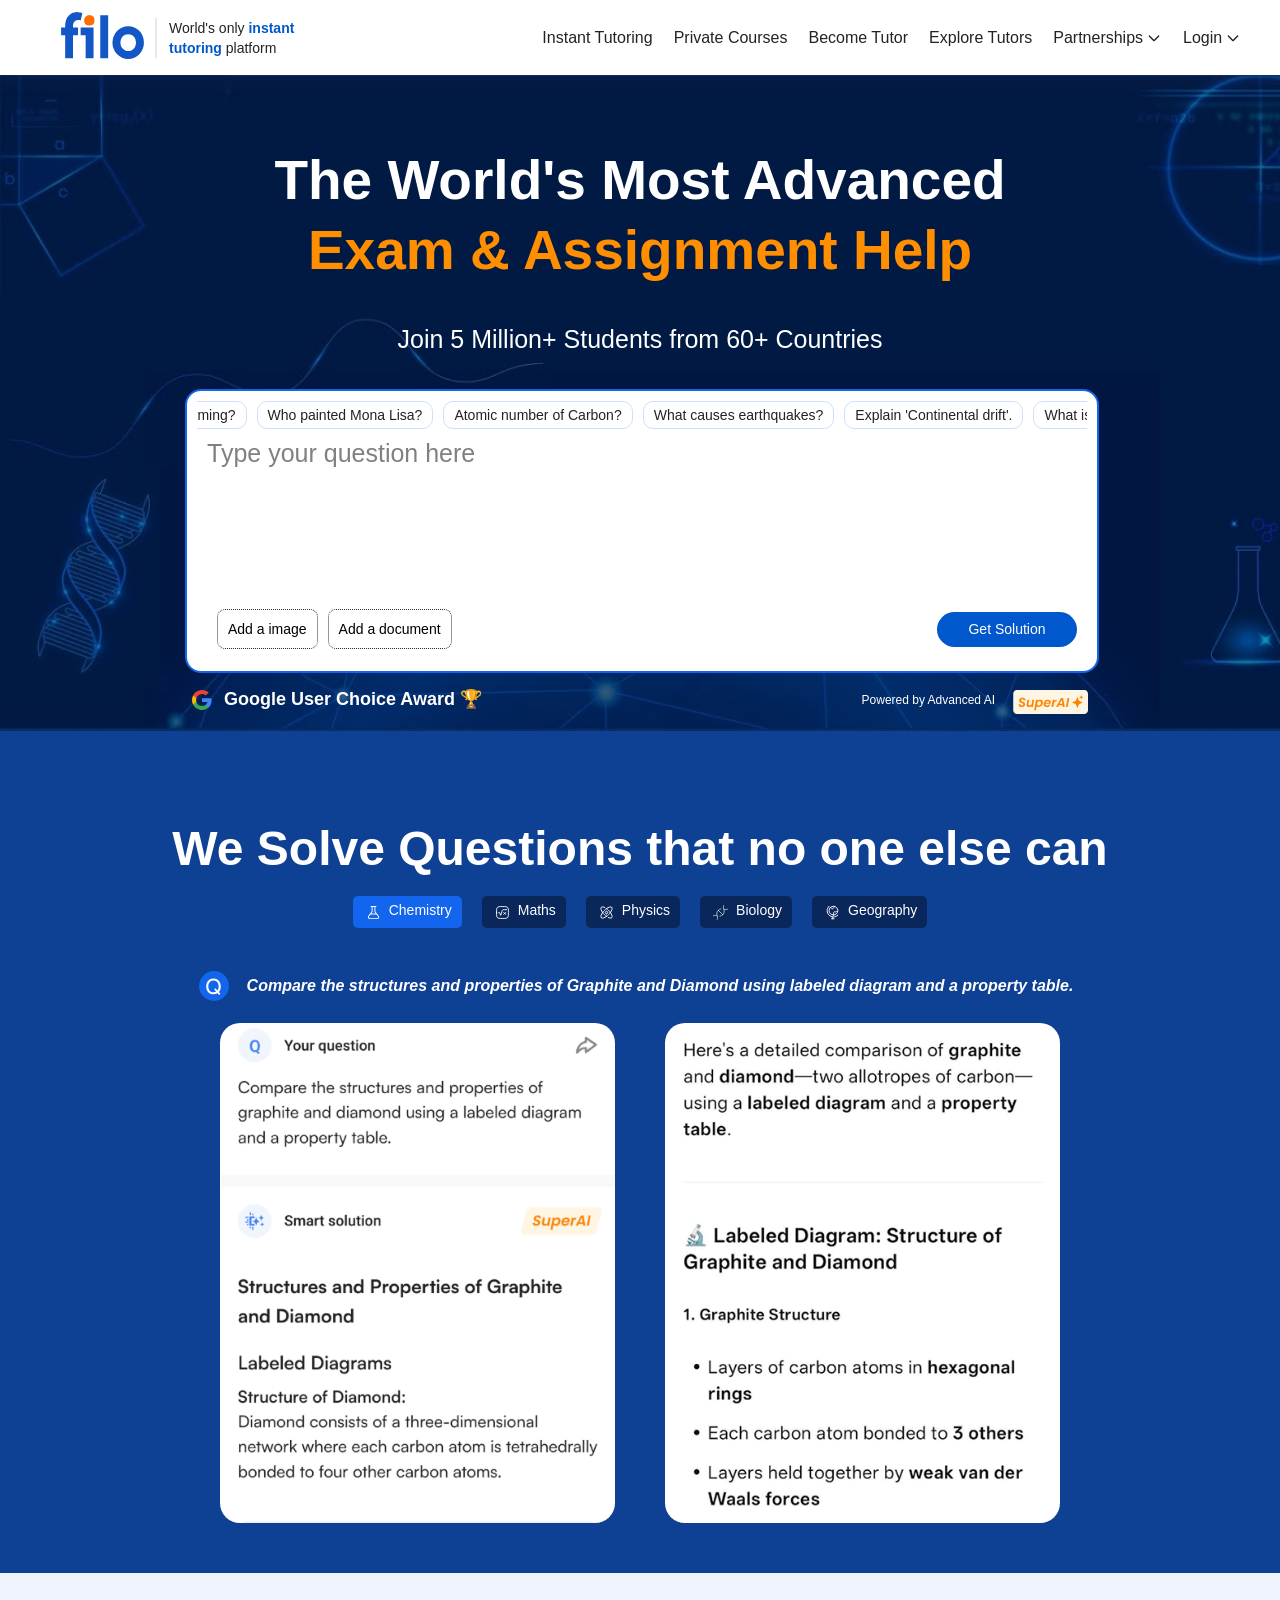
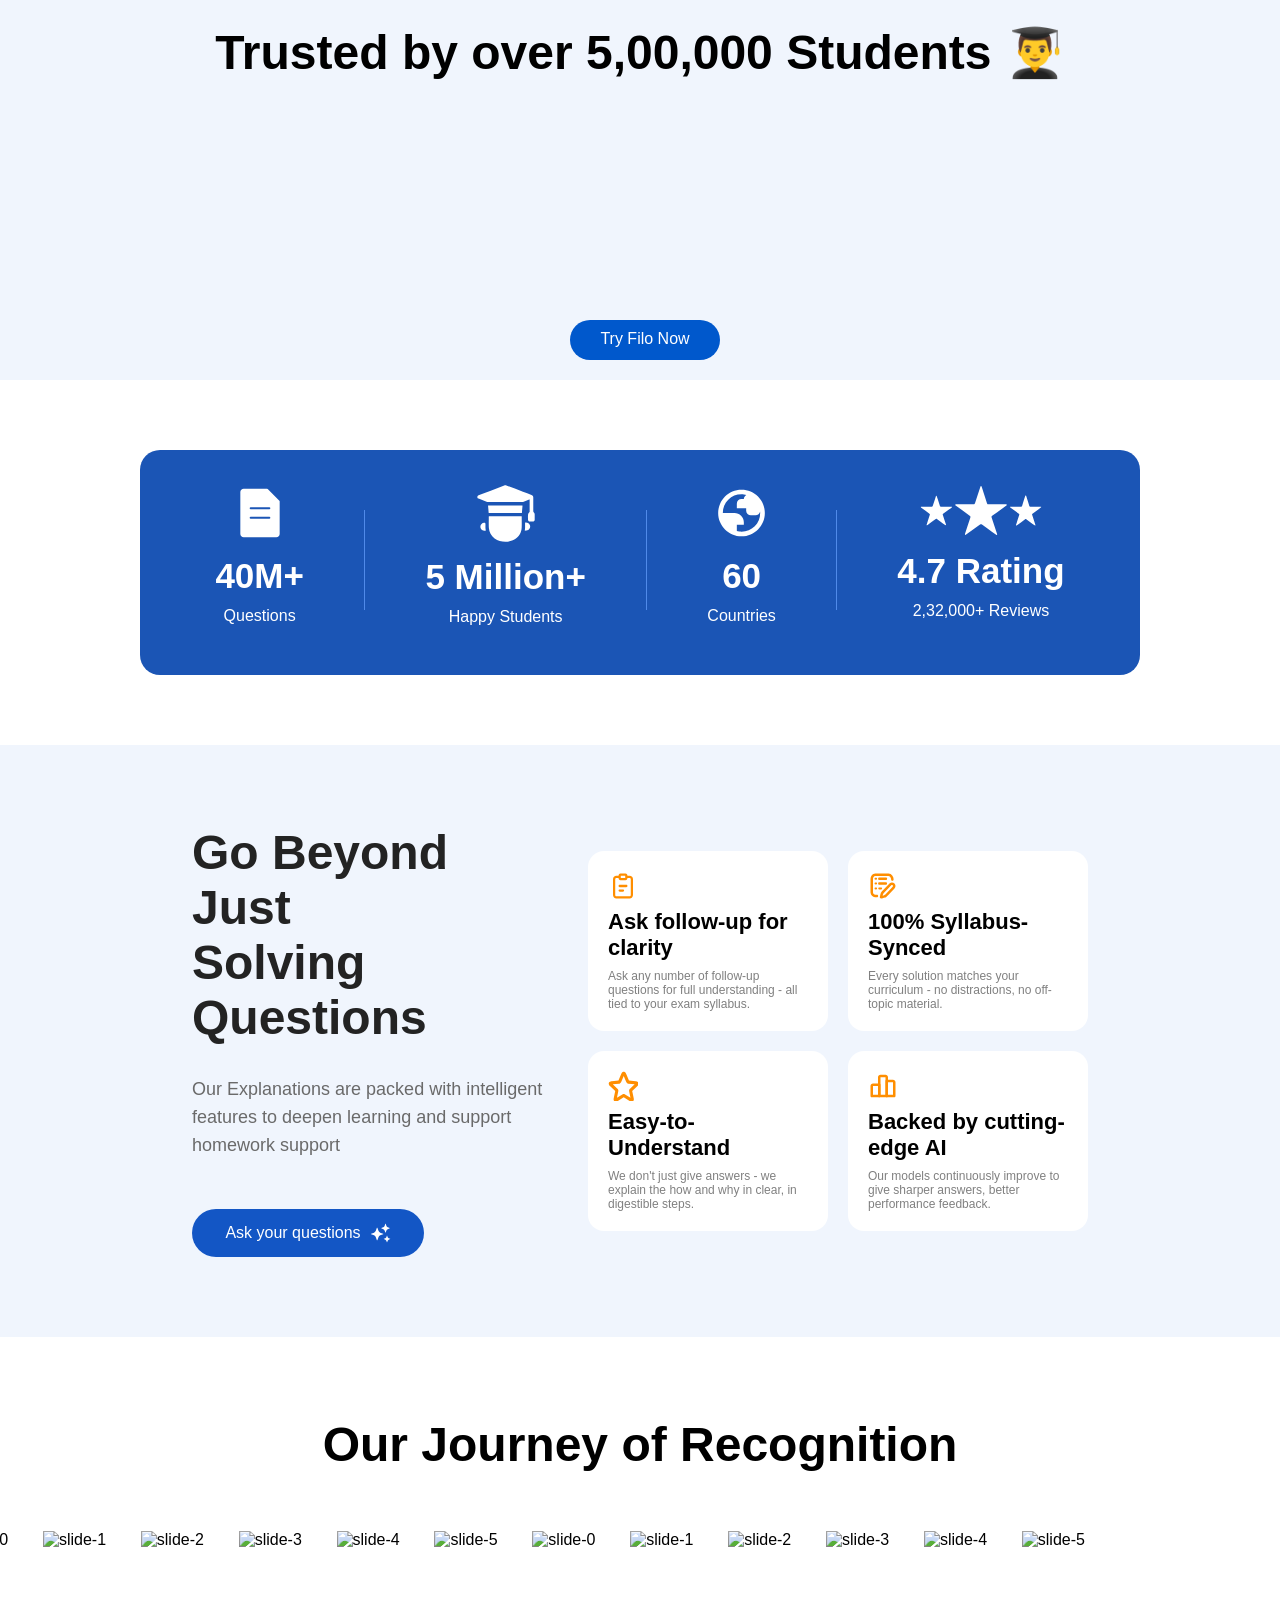
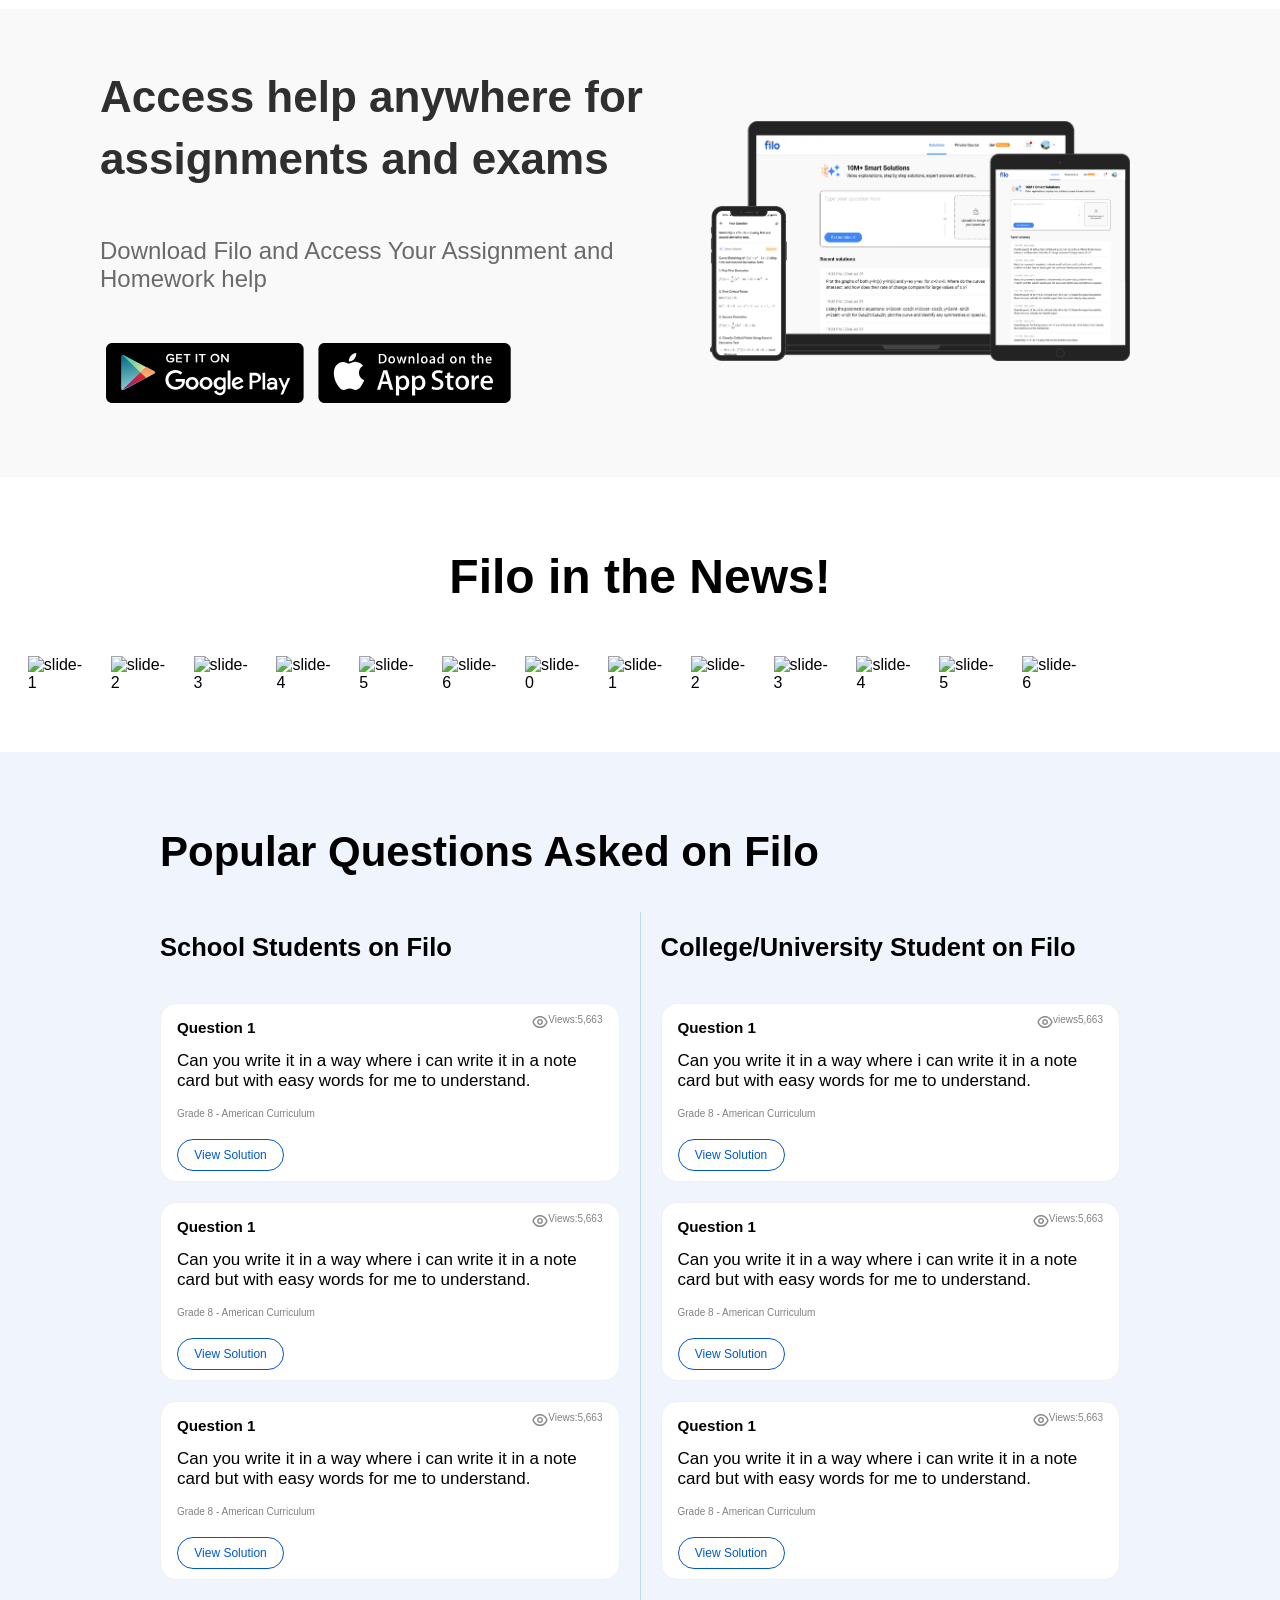
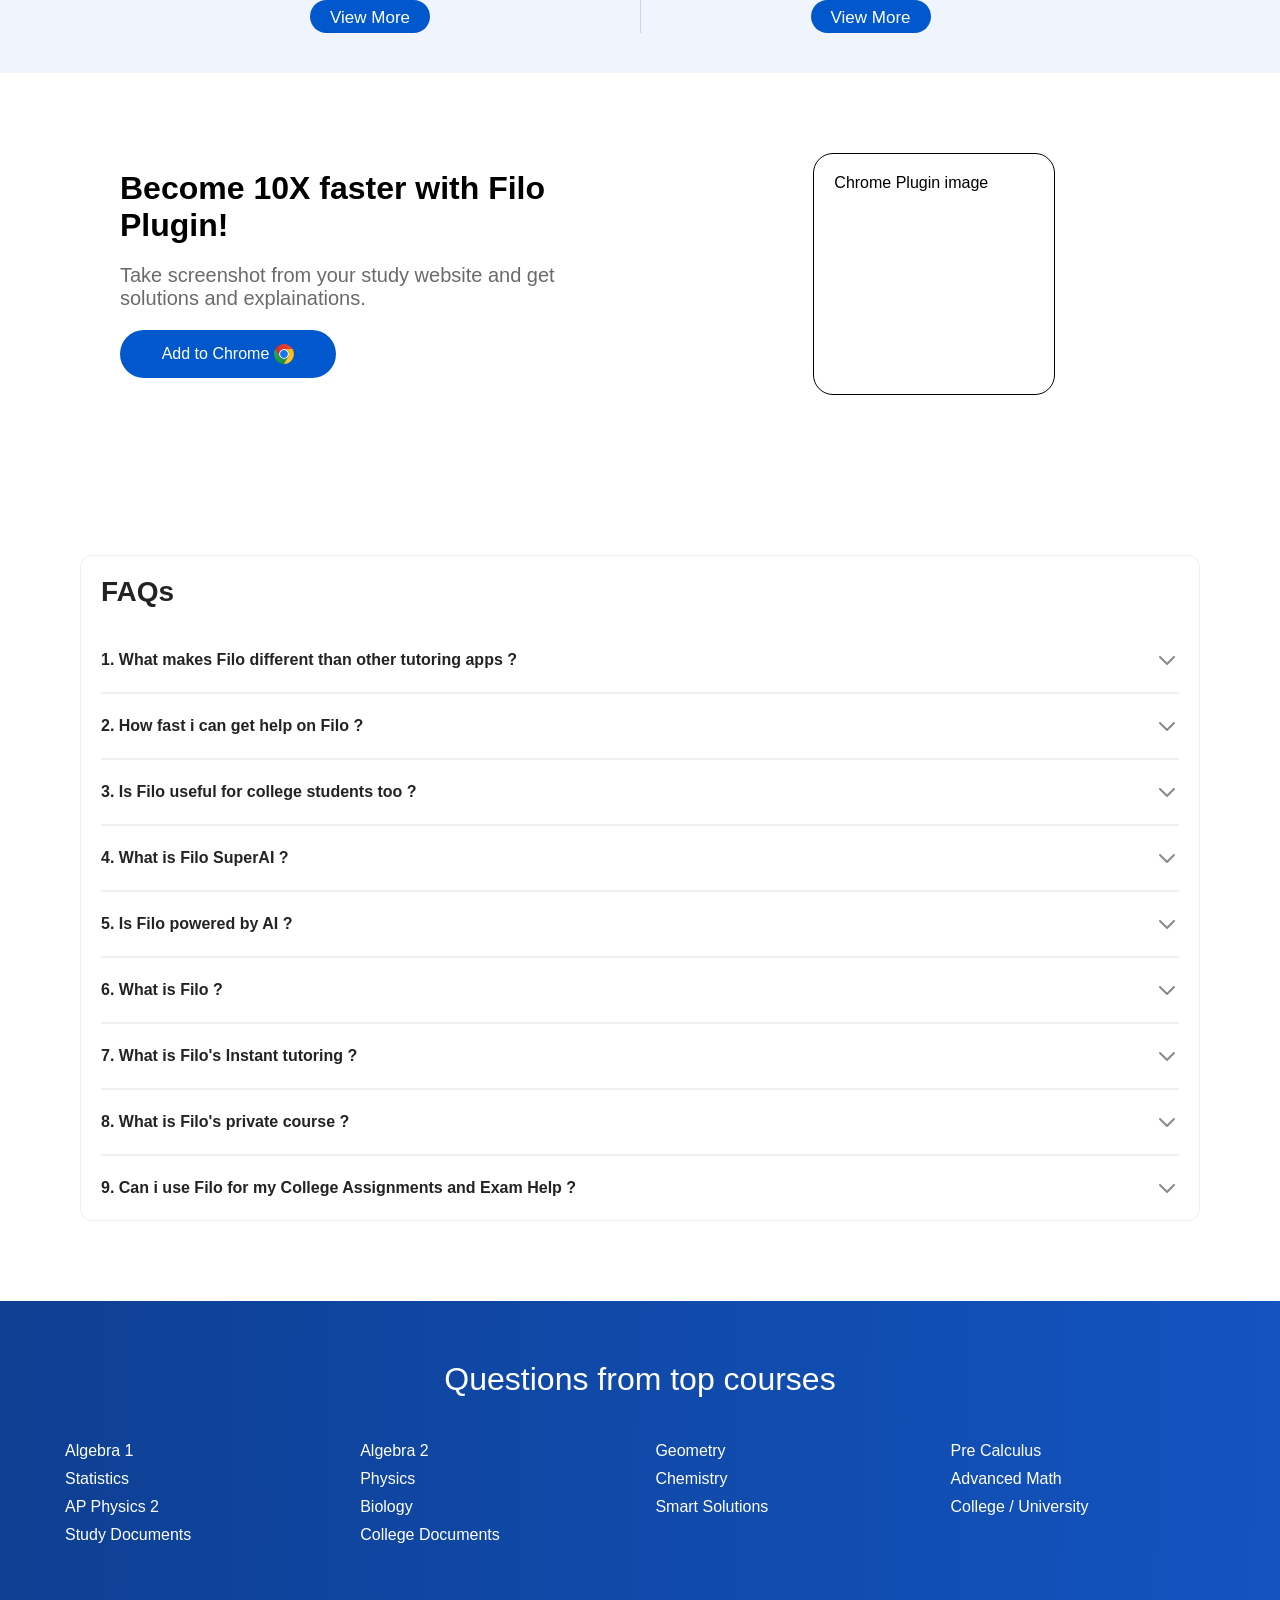
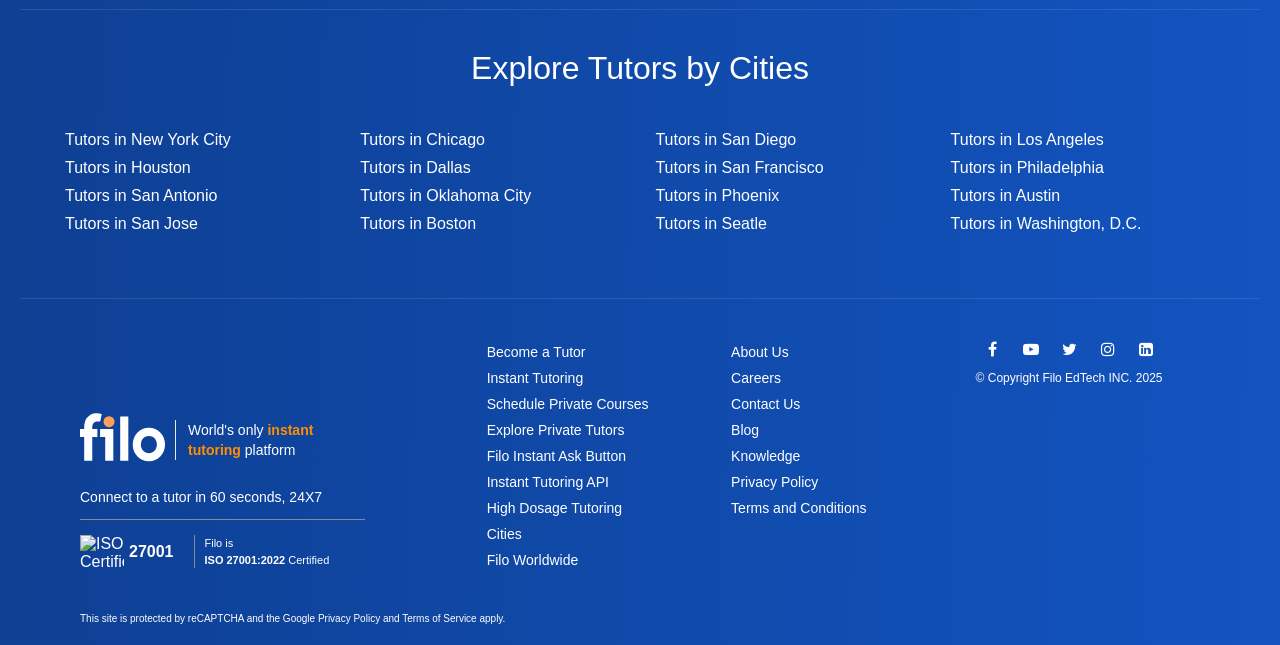
==== index.html @ ffd67b68 "our recognition section with carousel" ====
<!DOCTYPE html>
<html>
  <head>
    <title>Filo: The World's Best Study Help</title>
    <link rel="stylesheet" href="style.css">
    <link rel="stylesheet" href="https://cdnjs.cloudflare.com/ajax/libs/font-awesome/4.7.0/css/font-awesome.min.css">
    
  </head>

  <body>

    <!-- ---- ---- Section 1 ---- ---- -->
    <div class="container">
      <div class="navbar">
        <a><img src="logo.svg" class="logoImg"></a>
        <a>
          <div class="logotext">
            World's only 
            <span class="text">instant<br>tutoring</span> 
            <!--  -->
            platform
          </div>
        </a>
        <div class="linksheader">
          <a class="links">Instant Tutoring</a>
          <a class="links">Private Courses</a>
          <a class="links">Become Tutor</a>
          <a class="links">Explore Tutors</a>
          <div class="dropdown">
            <div class="links">
              Partnerships
              <div class="dropdown-arrow">
                <svg viewBox="0 0 18 18" xmlns="http://www.w3.org/2000/svg" style="display:block" fill="none"><path fill-rule="evenodd" clip-rule="evenodd" d="M3.21967 6.21967C3.51256 5.92678 3.98744 5.92678 4.28033 6.21967L9 10.9393L13.7197 6.21967C14.0126 5.92678 14.4874 5.92678 14.7803 6.21967C15.0732 6.51256 15.0732 6.98744 14.7803 7.28033L9.53033 12.5303C9.38968 12.671 9.19891 12.75 9 12.75C8.80109 12.75 8.61032 12.671 8.46967 12.5303L3.21967 7.28033C2.92678 6.98744 2.92678 6.51256 3.21967 6.21967Z" fill="#232323"></path></svg>
              </div>
            </div>
          </div>
          <div class="links">
            Login
            <div class="dropdown-arrow">
              <svg viewBox="0 0 18 18" xmlns="http://www.w3.org/2000/svg" style="display:block" fill="none"><path fill-rule="evenodd" clip-rule="evenodd" d="M3.21967 6.21967C3.51256 5.92678 3.98744 5.92678 4.28033 6.21967L9 10.9393L13.7197 6.21967C14.0126 5.92678 14.4874 5.92678 14.7803 6.21967C15.0732 6.51256 15.0732 6.98744 14.7803 7.28033L9.53033 12.5303C9.38968 12.671 9.19891 12.75 9 12.75C8.80109 12.75 8.61032 12.671 8.46967 12.5303L3.21967 7.28033C2.92678 6.98744 2.92678 6.51256 3.21967 6.21967Z" fill="#232323"></path></svg>
            </div>
            </div>
        </div>
      </div>
    </div>

    <!-- ---- ---- Section 2 ---- ---- -->
    <div class="section">
      <h1 class="section2-text">
        <span class="heading">The World's Most Advanced</span><br>
        <span class="subheading">Exam & Assignment Help</span>
      </h1>
      <h3 class="section2-text2">Join 5 Million+ Students from 60+ Countries</h3>
      <div class="textbox">
        <div class="questions-container">
          <div class="questions">
            <div class="eachquestion">What is global warming?</div>
            <div class="eachquestion">Who painted Mona Lisa?</div>
            <div class="eachquestion">Atomic number of Carbon?</div>
            <div class="eachquestion">What causes earthquakes?</div>
            <div class="eachquestion">Explain 'Continental drift'.</div>
            <div class="eachquestion">What is the SI unit of mass? How is it defined?</div>
            <div class="eachquestion">What is global warming?</div>
            <div class="eachquestion">Who painted Mona Lisa?</div>
            <div class="eachquestion">Atomic number of Carbon?</div>
            <div class="eachquestion">What causes earthquakes?</div>
            <div class="eachquestion">Explain 'Continental drift'.</div>
            <div class="eachquestion">What is the SI unit of mass? How is it defined?</div>
          </div>
        </div>
        <div>
          <div class="textarea">
            Type your question here
          </div>
        </div>
        <div class="bottomarea">
          <div class="addimg">
            <div>Add a image</div>
            <div>Add a document</div>
          </div>
          <div class="getsol">
            Get Solution
          </div>
        </div>
      </div>
      <div class="belowtext">
        <div class="belowtext-bottom">
          <img src="google-icon.svg" height="20px" width="20px">
          <div style="font-size: 18px; font-weight: 600;">Google User Choice Award 🏆</div>
        </div>
        <div class="belowtext-bottom">
          <div style="padding: 5px; font-size: 12px; font-weight: 500;">Powered by Advanced AI</div>
          <img src="super-ai.svg">
        </div>
      </div>
    </div>

    <!-- ---- ---- Section 3 ---- ---- -->
    <div class="comparison">
      <div class="hc">We Solve Questions that no one else can</div>
      <div class="subjects">
        <div class="sub" id="chemimg"><img src="chemistry.svg"><div>Chemistry</div></div>
        <div class="sub" id="mathimg"><img src="math.svg"><div>Maths</div></div>
        <div class="sub" id="phyimg"><img src="physics.svg"><div>Physics</div></div>
        <div class="sub" id="bioimg"><img src="biology.svg"><div>Biology</div></div>
        <div class="sub" id="geoimg"><img src="geography.svg"><div>Geography</div></div>
      </div>
      <div class="ques">
        <img src="question-icon.svg">
        <div class="changingques">Compare the structures and properties of Graphite and Diamond using labeled diagram and a property table.</div>
      </div>
      <div class="diffsol">
        <div class="scrollimg">
          <img src="chem-filo.png" class="filoimage">
        </div>
        <div class="scrollimg">
          <img src="chem-gpt.png" class="chatgptimage">
        </div>
      </div>
    </div>

    <!-- ---- ---- Section 4 ---- ---- -->
    <div class="trynow">
      <h1>Trusted by over 5,00,000 Students 👨‍🎓</h1>
      <div class="videos">
        <div>
          <video class="videoseach" muted loop>
            <source src="https://classroom-video.cdn.askfilo.com/web-assets/ss_promo_2/output.m3u8" type="application/x-mpegURL">
          </video>
        </div>
        <div>
          <video class="videoseach" muted loop>
            <source src="https://classroom-video.cdn.askfilo.com/web-assets/ss_promo_1/output.m3u8">
          </video>
        </div>
        <div>
          <video class="videoseach" muted loop>
            <source src="https://classroom-video.cdn.askfilo.com/web-assets/ss_promo_3/output.m3u8" type="application/x-mpegURL">
          </video>
        </div>
      </div>
      <div>
        <div class="key">Try Filo Now</div>
      </div>
    </div>

    <!-- ---- ---- Section 5 ---- ---- -->
    <div>
      <div class="rating">
        <div class="block">
          <img src="question.svg">
          <div class="one">40M+</div>
          <div>Questions</div>
        </div>
        <div class="line"></div>
        <div class="block">
          <img src="student.svg">
          <div class="one">5 Million+</div>
          <div>Happy Students</div>
        </div>
        <div class="line"></div>
        <div class="block">
          <img src="country.svg">
          <div class="one">60</div>
          <div>Countries</div>
        </div>
        <div class="line"></div>
        <div class="block">
          <img src="ratings.svg">
          <div class="one">4.7 Rating</div>
          <div>2,32,000+ Reviews</div>
        </div>
        
      </div>
    </div>

    <!-- ---- ---- Section 6 ---- ---- -->
    <div class="gobeyond">
      <div class="leftside">
        <h2>Go Beyond Just<br>Solving Questions</h2>
        <div class="leftsidetext">Our Explanations are packed with intelligent features to deepen learning and support homework support</div>
        <div class="leftsidebutton">
          <button>
            <p>Ask your questions</p>
            <img src="generate-solution.svg" class="leftsidebuttonimg">
          </button>
        </div>
      </div>
      <div class="boxes">
        <div class="box">
          <svg viewBox="0 0 16 16" xmlns="http://www.w3.org/2000/svg" style="display:block"><path fill-rule="evenodd" clip-rule="evenodd" d="M4.44575 3.75778C4.28858 3.75778 4.13785 3.82163 4.02672 3.93529C3.91559 4.04895 3.85315 4.2031 3.85315 4.36384V12.8487C3.85315 13.0094 3.91559 13.1636 4.02672 13.2772C4.13785 13.3909 4.28858 13.4547 4.44575 13.4547H11.5569C11.714 13.4547 11.8648 13.3909 11.9759 13.2772C12.087 13.1636 12.1495 13.0094 12.1495 12.8487V4.36384C12.1495 4.2031 12.087 4.04895 11.9759 3.93529C11.8648 3.82163 11.714 3.75778 11.5569 3.75778H10.3717C10.0444 3.75778 9.77908 3.48643 9.77908 3.15171C9.77908 2.817 10.0444 2.54565 10.3717 2.54565H11.5569C12.0284 2.54565 12.4805 2.73721 12.8139 3.07819C13.1473 3.41916 13.3346 3.88162 13.3346 4.36384V12.8487C13.3346 13.3309 13.1473 13.7934 12.8139 14.1343C12.4805 14.4753 12.0284 14.6669 11.5569 14.6669H4.44575C3.97425 14.6669 3.52207 14.4753 3.18867 14.1343C2.85527 13.7934 2.66797 13.3309 2.66797 12.8487V4.36384C2.66797 3.88162 2.85527 3.41916 3.18867 3.07819C3.52207 2.73721 3.97425 2.54565 4.44575 2.54565H5.63093C5.95821 2.54565 6.22352 2.817 6.22352 3.15171C6.22352 3.48643 5.95821 3.75778 5.63093 3.75778H4.44575Z" fill="#FF8E00"></path><path fill-rule="evenodd" clip-rule="evenodd" d="M6.81409 2.54537V3.75749H9.18446V2.54537H6.81409ZM5.8776 1.75319C6.04222 1.52871 6.31487 1.33325 6.66594 1.33325H9.33261C9.68368 1.33325 9.95634 1.52871 10.121 1.75319C10.2854 1.97748 10.3696 2.25956 10.3696 2.54537V3.75749C10.3696 4.04331 10.2854 4.32539 10.121 4.54968C9.95634 4.77416 9.68368 4.96962 9.33261 4.96962H6.66594C6.31487 4.96962 6.04222 4.77416 5.8776 4.54968C5.71312 4.32539 5.62891 4.04331 5.62891 3.75749V2.54537C5.62891 2.25956 5.71312 1.97748 5.8776 1.75319Z" fill="#FF8E00"></path><path fill-rule="evenodd" clip-rule="evenodd" d="M5.62891 7.99986C5.62891 7.66514 5.89422 7.3938 6.2215 7.3938H9.77705C10.1043 7.3938 10.3696 7.66514 10.3696 7.99986C10.3696 8.33458 10.1043 8.60592 9.77705 8.60592H6.2215C5.89422 8.60592 5.62891 8.33458 5.62891 7.99986Z" fill="#FF8E00"></path><path fill-rule="evenodd" clip-rule="evenodd" d="M5.62891 10.4244C5.62891 10.0897 5.89422 9.81836 6.2215 9.81836H7.99928C8.32656 9.81836 8.59187 10.0897 8.59187 10.4244C8.59187 10.7591 8.32656 11.0305 7.99928 11.0305H6.2215C5.89422 11.0305 5.62891 10.7591 5.62891 10.4244Z" fill="#FF8E00"></path></svg>
          <h2>Ask follow-up for clarity</h2>
          <div class="boxtext">Ask any number of follow-up questions for full understanding - all tied to your exam syllabus.</div>
        </div>
        <div class="box">
          <svg viewBox="0 0 16 16" xmlns="http://www.w3.org/2000/svg" style="display:block"><path fill-rule="evenodd" clip-rule="evenodd" d="M5.26947 1.33325L10.934 1.33325C11.7699 1.33325 12.4606 1.81036 12.9161 2.38945C13.3733 2.97072 13.6627 3.73503 13.6627 4.48593C13.6627 4.85412 13.3642 5.1526 12.996 5.1526C12.6278 5.1526 12.3294 4.85412 12.3294 4.48593C12.3294 4.05999 12.1572 3.58129 11.8681 3.21377C11.5773 2.84406 11.237 2.66659 10.934 2.66659H5.29791C4.70913 2.66659 4.30897 2.66714 3.99968 2.69325C3.69884 2.71865 3.54418 2.76467 3.43518 2.82206C3.1743 2.95943 2.95815 3.18084 2.82139 3.45821C2.76211 3.57844 2.71636 3.74652 2.6914 4.0623C2.66586 4.38526 2.66538 4.80196 2.66538 5.40931V10.8785C2.66538 11.2289 2.66673 11.3416 2.67767 11.4276C2.7631 12.0981 3.26847 12.6023 3.88138 12.6857C3.88079 12.6857 3.88141 12.6857 3.88338 12.6859C3.89108 12.6864 3.91938 12.6886 3.9767 12.6906C4.04021 12.6929 4.11977 12.6946 4.20867 12.6957C4.38624 12.6979 4.58761 12.6979 4.74804 12.6979C5.11623 12.6979 5.41471 12.9964 5.41471 13.3646C5.41471 13.7327 5.11623 14.0312 4.74804 14.0312H4.74624C4.58768 14.0312 4.37868 14.0312 4.19202 14.0289C4.02623 14.0268 3.8188 14.0228 3.70169 14.0069C2.46405 13.8385 1.51324 12.8379 1.35503 11.5961C1.33193 11.4147 1.33197 11.2098 1.33204 10.9248C1.33204 10.9096 1.33204 10.8942 1.33204 10.8785L1.33204 5.38231C1.33204 4.80855 1.33203 4.33895 1.36221 3.95722C1.39343 3.56235 1.46005 3.20417 1.62552 2.86858C1.88414 2.34405 2.29889 1.9135 2.81398 1.64228C3.14607 1.46742 3.50066 1.39731 3.8875 1.36465C4.25954 1.33324 4.71623 1.33324 5.26947 1.33325ZM5.39404 4.13079C5.39404 3.7626 5.69252 3.46412 6.06071 3.46412H9.5387C9.90689 3.46412 10.2054 3.7626 10.2054 4.13079C10.2054 4.49898 9.90689 4.79746 9.5387 4.79746H6.06071C5.69252 4.79746 5.39404 4.49898 5.39404 4.13079ZM5.39404 6.6168C5.39404 6.24861 5.69252 5.95014 6.06071 5.95014H9.49737C9.86556 5.95014 10.164 6.24861 10.164 6.6168C10.164 6.98499 9.86556 7.28347 9.49737 7.28347H6.06071C5.69252 7.28347 5.39404 6.98499 5.39404 6.6168ZM11.4547 6.68194C12.1891 5.92303 13.3891 5.92303 14.1235 6.68194C14.846 7.42855 14.846 8.63027 14.1235 9.37688L10.5848 13.0338C10.5714 13.0476 10.5582 13.0613 10.5451 13.0749C10.2318 13.3988 10.017 13.6208 9.76766 13.8002C9.54677 13.9592 9.30801 14.091 9.05629 14.1925C8.77163 14.3074 8.47146 14.3686 8.03737 14.4571C8.01897 14.4609 8.00034 14.4647 7.98146 14.4685L7.07777 14.6531C6.85586 14.6984 6.62612 14.628 6.46776 14.4661C6.30939 14.3041 6.24407 14.0729 6.29431 13.852L6.51292 12.8911C6.51684 12.8738 6.52072 12.8568 6.52454 12.84C6.61994 12.4203 6.6845 12.1363 6.79383 11.867C6.89068 11.6284 7.01301 11.4013 7.15877 11.1899C7.3236 10.9509 7.52456 10.7433 7.81916 10.4389C7.83114 10.4266 7.84327 10.414 7.85556 10.4013L11.4547 6.68194ZM13.1653 7.60913C12.955 7.39174 12.6233 7.39174 12.4129 7.60913L8.81373 11.3285C8.46964 11.6841 8.35096 11.8097 8.25649 11.9468C8.16611 12.0779 8.08983 12.2193 8.02923 12.3685C7.96768 12.5202 7.92702 12.6865 7.82374 13.1399C8.25134 13.052 8.41127 13.015 8.55745 12.956C8.70934 12.8947 8.85416 12.8149 8.98882 12.718C9.12967 12.6167 9.25891 12.4866 9.62666 12.1066L13.1653 8.44968C13.3876 8.22 13.3876 7.83882 13.1653 7.60913Z" fill="#FF8E00"></path><path fill-rule="evenodd" clip-rule="evenodd" d="M3.5 4.13354C3.5 3.8574 3.72386 3.63354 4 3.63354H4.33333C4.60948 3.63354 4.83333 3.8574 4.83333 4.13354C4.83333 4.40969 4.60948 4.63354 4.33333 4.63354H4C3.72386 4.63354 3.5 4.40969 3.5 4.13354Z" fill="#FF8E00"></path><path fill-rule="evenodd" clip-rule="evenodd" d="M3.5 6.66675C3.5 6.39061 3.72386 6.16675 4 6.16675H4.33333C4.60948 6.16675 4.83333 6.39061 4.83333 6.66675C4.83333 6.94289 4.60948 7.16675 4.33333 7.16675H4C3.72386 7.16675 3.5 6.94289 3.5 6.66675Z" fill="#FF8E00"></path><path fill-rule="evenodd" clip-rule="evenodd" d="M3.5 9.33325C3.5 9.05711 3.72386 8.83325 4 8.83325H4.33333C4.60948 8.83325 4.83333 9.05711 4.83333 9.33325C4.83333 9.60939 4.60948 9.83325 4.33333 9.83325H4C3.72386 9.83325 3.5 9.60939 3.5 9.33325Z" fill="#FF8E00"></path><path fill-rule="evenodd" clip-rule="evenodd" d="M5.5 9.33325C5.5 9.05711 5.72386 8.83325 6 8.83325H7C7.27614 8.83325 7.5 9.05711 7.5 9.33325C7.5 9.60939 7.27614 9.83325 7 9.83325H6C5.72386 9.83325 5.5 9.60939 5.5 9.33325Z" fill="#FF8E00"></path></svg>
          <h2>100% Syllabus-Synced</h2>
          <div class="boxtext">Every solution matches your curriculum - no distractions, no off-topic material.</div>
        </div>
        <div class="box">
          <svg viewBox="0 0 21 21" xmlns="http://www.w3.org/2000/svg" style="display:block"><path xmlns="http://www.w3.org/2000/svg" fill-rule="evenodd" clip-rule="evenodd" d="M10.2887 0.674004C10.7369 0.441999 11.2631 0.441999 11.7112 0.674004C12.1066 0.878681 12.3127 1.23834 12.4117 1.42348C12.5188 1.62371 12.6285 1.88055 12.7381 2.13721C12.7433 2.14954 12.7486 2.16187 12.7539 2.1742L14.671 6.66195L19.3924 7.18192C19.6602 7.21136 19.9281 7.24082 20.1437 7.2852C20.343 7.32623 20.7346 7.4197 21.0433 7.74877C21.3932 8.12176 21.5558 8.64405 21.4829 9.16044C21.4185 9.616 21.1544 9.93175 21.0162 10.0872C20.8668 10.2553 20.6666 10.4435 20.4666 10.6316L16.9398 13.948L17.9248 18.7942C17.9808 19.069 18.0367 19.344 18.0629 19.5717C18.0871 19.7822 18.1229 20.1996 17.9183 20.6076C17.6865 21.0702 17.2607 21.393 16.7675 21.4801C16.3324 21.557 15.963 21.3925 15.7786 21.3034C15.5792 21.2071 15.3458 21.0666 15.1126 20.9262L11 18.451L6.88737 20.9262C6.65415 21.0666 6.42078 21.2071 6.22138 21.3034C6.037 21.3925 5.6676 21.557 5.23249 21.4801C4.73928 21.393 4.31349 21.0702 4.08166 20.6076C3.87713 20.1996 3.91293 19.7822 3.93713 19.5717C3.9633 19.344 4.01925 19.069 4.07517 18.7941L5.06023 13.948L1.5623 10.6587C1.55269 10.6497 1.54307 10.6406 1.53345 10.6316C1.33339 10.4435 1.13319 10.2553 0.98378 10.0872C0.845629 9.93175 0.581533 9.616 0.517141 9.16044C0.444152 8.64405 0.606787 8.12176 0.956718 7.74877C1.26543 7.4197 1.65695 7.32623 1.85629 7.2852C2.07187 7.24082 2.33984 7.21136 2.60763 7.18192C2.62051 7.1805 2.63338 7.17908 2.64626 7.17767L7.32902 6.66195L9.24613 2.1742C9.2514 2.16186 9.25667 2.14952 9.26193 2.13718C9.37152 1.88053 9.48118 1.6237 9.58825 1.42348C9.68725 1.23834 9.89343 0.878681 10.2887 0.674004ZM11 3.53679L9.22767 7.68564C9.22356 7.69525 9.21889 7.70646 9.21364 7.71908C9.16292 7.84083 9.05781 8.09318 8.87994 8.29924C8.72999 8.47296 8.54674 8.61188 8.34207 8.70701C8.09929 8.81985 7.83681 8.84618 7.71017 8.85889C7.69704 8.8602 7.68538 8.86137 7.67535 8.86248L3.34621 9.33925L6.57998 12.3802C6.58748 12.3872 6.59625 12.3953 6.60613 12.4044C6.70142 12.4924 6.89895 12.6747 7.0318 12.9148C7.14379 13.1173 7.21379 13.3421 7.23725 13.5746C7.26507 13.8504 7.20796 14.119 7.18041 14.2487C7.17755 14.2621 7.17501 14.274 7.17292 14.2843L6.2697 18.7278L10.0406 16.4584C10.0493 16.4531 10.0594 16.4469 10.0708 16.4399C10.1804 16.3725 10.4076 16.2328 10.6676 16.1752C10.8867 16.1267 11.1133 16.1267 11.3324 16.1752C11.5924 16.2328 11.8196 16.3725 11.9292 16.4399C11.9406 16.4469 11.9506 16.4531 11.9594 16.4584L15.7303 18.7278L14.8271 14.2843C14.825 14.274 14.8224 14.2621 14.8196 14.2487C14.792 14.1191 14.7349 13.8504 14.7627 13.5746C14.7862 13.3421 14.8562 13.1173 14.9682 12.9148C15.101 12.6747 15.2986 12.4924 15.3939 12.4044C15.4037 12.3953 15.4125 12.3872 15.42 12.3802L18.6538 9.33925L14.3247 8.86248C14.3146 8.86137 14.303 8.8602 14.2898 8.85889C14.1632 8.84618 13.9007 8.81985 13.6579 8.70701C13.4533 8.61188 13.27 8.47296 13.1201 8.29924C12.9422 8.09318 12.8371 7.84083 12.7864 7.71908C12.7811 7.70646 12.7764 7.69525 12.7723 7.68564L11 3.53679Z" fill="#FF8E00"></path></svg>
          <h2>Easy-to-Understand</h2>
          <div class="boxtext">We don't just give answers - we explain the how and why in clear, in digestible steps.</div>
        </div>
        <div class="box">
          <svg viewBox="0 0 28 28" xmlns="http://www.w3.org/2000/svg" style="display:block"><path fill-rule="evenodd" clip-rule="evenodd" d="M2.33203 14.0001C2.33203 12.7114 3.3767 11.6667 4.66536 11.6667H10.4987C11.143 11.6667 11.6654 12.1891 11.6654 12.8334V23.3334C11.6654 23.9777 11.143 24.5001 10.4987 24.5001H3.4987C2.85437 24.5001 2.33203 23.9777 2.33203 23.3334V14.0001ZM9.33203 14.0001H4.66536V22.1667H9.33203V14.0001Z" fill="#FF8E00"></path><path fill-rule="evenodd" clip-rule="evenodd" d="M16.332 9.33341C16.332 8.68908 16.8544 8.16675 17.4987 8.16675H23.332C24.6207 8.16675 25.6654 9.21142 25.6654 10.5001V23.3334C25.6654 23.9777 25.143 24.5001 24.4987 24.5001H17.4987C16.8544 24.5001 16.332 23.9777 16.332 23.3334V9.33341ZM18.6654 10.5001V22.1667H23.332V10.5001H18.6654Z" fill="#FF8E00"></path><path fill-rule="evenodd" clip-rule="evenodd" d="M9.33203 5.83333C9.33203 4.54467 10.3767 3.5 11.6654 3.5H16.332C17.6207 3.5 18.6654 4.54467 18.6654 5.83333V23.3333C18.6654 23.9777 18.143 24.5 17.4987 24.5H10.4987C9.85437 24.5 9.33203 23.9777 9.33203 23.3333V5.83333ZM16.332 5.83333H11.6654V22.1667H16.332V5.83333Z" fill="#FF8E00"></path></svg>
          <h2>Backed by cutting-edge AI</h2>
          <div class="boxtext">Our models continuously improve to give sharper answers, better performance feedback.</div>
        </div>
      </div>
    </div>

    <!-- ---- ---- Section 7 ---- ---- -->
    <div class="filo-journey">
      <h2>Our Journey of Recognition</h2>
      <div class="cards-container">
        <div class="cards">
          <div><img src="https://lh3.googleusercontent.com/51xBPChKl5AyiQ0n7Kbz2sG_SPr-8C70gpVXYXG4RugYquDEQ-ALLdmtjrQegJoZUkgCNP9j2GVE8yBTl_M2X9RIeTquwyjL1pHw=rw-h140" draggable="false" alt="slide-0" loading="lazy" height="140"></div>
          <div><img src="https://lh3.googleusercontent.com/ftFffuSP6CixKfv3_e5ZN3QVCHDkR6cMQzSdVsav3-3g2Uae4gxNJjJiI7VATSy2cEOxYnGmlFIsEsxI9zVNWS5gZSm2fJnuWXWB=rw-h140" draggable="false" alt="slide-1" loading="lazy" height="140"></div>
          <div><img src="https://lh3.googleusercontent.com/-xAIUuyGcv2czcw-RcFvvlbxhNkacqawqHjiD9ExL4YNT0SrfMUoNfDeic-xCZi9C-6TleJk4hjgMXU1qELX6tVcZCk9qiKOYVly=rw-h140" draggable="false" alt="slide-2" loading="lazy" height="140"></div>
          <div><img src="https://lh3.googleusercontent.com/fJ-jZ5MBArNmJwkb_y3qIls3xIDeZCM3izyjBHDsi650BPEwFLNiudmhoEMgd8ca0SgPZlx_mI3idoGFEjJkS2_6Wl7QpT36nwZk=rw-h140" draggable="false" alt="slide-3" loading="lazy" height="140"></div>
          <div><img src="https://lh3.googleusercontent.com/A1qucGp4fToNLoxC9q1LxoODSl0E30kDT_NUJ3kXW9T2jfHQrwPYZPOkAqF4ljBVbF_Nb6dLZbqJaqZHJyoyRoV9SPpuOuR3LbHA=rw-h140" draggable="false" alt="slide-4" loading="lazy" height="140"></div>
          <div><img src="https://lh3.googleusercontent.com/KV8A1DmXjXtzwj4dn7lzLb6n-VYI_S6Gro8JywrroZG5w77SQSC7g89ZWADoKhvhF0qhsuHwW_El8BGfemyF27XoEvTGYpCDmoIr=rw-h140" draggable="false" alt="slide-5" loading="lazy" height="140"></div>
          <div><img src="https://lh3.googleusercontent.com/51xBPChKl5AyiQ0n7Kbz2sG_SPr-8C70gpVXYXG4RugYquDEQ-ALLdmtjrQegJoZUkgCNP9j2GVE8yBTl_M2X9RIeTquwyjL1pHw=rw-h140" draggable="false" alt="slide-0" loading="lazy" height="140"></div>
          <div><img src="https://lh3.googleusercontent.com/ftFffuSP6CixKfv3_e5ZN3QVCHDkR6cMQzSdVsav3-3g2Uae4gxNJjJiI7VATSy2cEOxYnGmlFIsEsxI9zVNWS5gZSm2fJnuWXWB=rw-h140" draggable="false" alt="slide-1" loading="lazy" height="140"></div>
          <div><img src="https://lh3.googleusercontent.com/-xAIUuyGcv2czcw-RcFvvlbxhNkacqawqHjiD9ExL4YNT0SrfMUoNfDeic-xCZi9C-6TleJk4hjgMXU1qELX6tVcZCk9qiKOYVly=rw-h140" draggable="false" alt="slide-2" loading="lazy" height="140"></div>
          <div><img src="https://lh3.googleusercontent.com/fJ-jZ5MBArNmJwkb_y3qIls3xIDeZCM3izyjBHDsi650BPEwFLNiudmhoEMgd8ca0SgPZlx_mI3idoGFEjJkS2_6Wl7QpT36nwZk=rw-h140" draggable="false" alt="slide-3" loading="lazy" height="140"></div>
          <div><img src="https://lh3.googleusercontent.com/A1qucGp4fToNLoxC9q1LxoODSl0E30kDT_NUJ3kXW9T2jfHQrwPYZPOkAqF4ljBVbF_Nb6dLZbqJaqZHJyoyRoV9SPpuOuR3LbHA=rw-h140" draggable="false" alt="slide-4" loading="lazy" height="140"></div>
          <div><img src="https://lh3.googleusercontent.com/KV8A1DmXjXtzwj4dn7lzLb6n-VYI_S6Gro8JywrroZG5w77SQSC7g89ZWADoKhvhF0qhsuHwW_El8BGfemyF27XoEvTGYpCDmoIr=rw-h140" draggable="false" alt="slide-5" loading="lazy" height="140"></div>
        </div>
      </div>
    </div>

    <!-- ---- ---- Section 8 ---- ---- -->
    <div class="accessanywhere">
      <div class="accessleft">
        <h2 class="maintext">Access help anywhere for<br>assignments and exams</h2>
        <div class="accesstext">Download Filo and Access Your Assignment and<br>Homework help</div>
        <div class="download">
          <div><img src="playstore.svg"></div>
          <div><img src="appstore.svg"></div>
        </div>
      </div>
      <div>
        <img src="app-download.png" class="accessright">
      </div>
    </div>

    <!-- ---- ---- Section 9 ---- ---- -->
    <div class="news">
      <h1>Filo in the News!</h1>
      <div class="newsimg-container">
        <div class="newsimgholder">
          <div><img src="https://lh3.googleusercontent.com/EWhN2Otl-TpdM3UIqFt5u4PMrEfDhewaQpXs8nHLGJja5F0Ioya4khIn4Cye_lNzN1EpwTPL2CsOlh385jp2cZqWh3rYUXisFpw=rw-h40" draggable="false" alt="slide-0" loading="lazy" height="40"></div>
          <div><img src="https://lh3.googleusercontent.com/PchTcQQ7pz3-sCsAoWQlQCwQc85lT57PIzbKEjFZdi6W0MJxxlyBDcdHVe_glFKi32LRG2zjLTfSJY0RVUkhSn5rVxhQdrCxcYR7=rw-h40" draggable="false" alt="slide-1" loading="lazy" height="40"></div>
          <div><img src="https://lh3.googleusercontent.com/VFobOpLeXyOpIFvugRY-ka_UmDk0fJh11W0ObsnLofZKKT8ROrd7i5cA47PmLfNSNA6ZVePYVamvpVTXEJVr5oUgSpZDY_SMkFHD=rw-h40" draggable="false" alt="slide-2" loading="lazy" height="40"></div>
          <div><img src="https://lh3.googleusercontent.com/PMKJ3QymJffXxw3YkqXtU0Iv2zh4gUGKf1kyjsbpY_Hb0Sa2Fjt_NycLpZxe5UkSrzFgPbcgZMFO7pIrxdPuFyKybkmfF2fGnCqg=rw-h40" draggable="false" alt="slide-3" loading="lazy" height="40"></div>
          <div><img src="https://lh3.googleusercontent.com/FI7aPXatjH6fLjhYonw7_a05aH98q4FQ6nZiI4lhXHH7vOomGqWa4Y_SKJOHwe0QRAISxh2SDlaHs2VONludCqiJPa1nYV_5nXw=rw-h40" draggable="false" alt="slide-4" loading="lazy" height="40"></div>
          <div><img src="https://lh3.googleusercontent.com/CqDcq_OGz_s3HBSSHLlO4rJTnb0ADodGLWpNjf_e6ly_tb0gKw5zTYPPAIc8CBXFoM11pldwME5RcBq-G_QJC80NSRZJ10ujlghCIA=rw-h40" draggable="false" alt="slide-5" loading="lazy" height="40"></div>
          <div><img src="https://lh3.googleusercontent.com/a8FvDhgcSAFVNbBwb8I7EPIMdgTloJYwyatCeMbVzbPdvC6lyh2tkcD-ccxhVxH7xlNMpXNJKFA-BAK-H-gNnlgORsz2vyjj7RQ=rw-h40" draggable="false" alt="slide-6" loading="lazy" height="40"></div>
          <div><img src="https://lh3.googleusercontent.com/EWhN2Otl-TpdM3UIqFt5u4PMrEfDhewaQpXs8nHLGJja5F0Ioya4khIn4Cye_lNzN1EpwTPL2CsOlh385jp2cZqWh3rYUXisFpw=rw-h40" draggable="false" alt="slide-0" loading="lazy" height="40"></div>
          <div><img src="https://lh3.googleusercontent.com/PchTcQQ7pz3-sCsAoWQlQCwQc85lT57PIzbKEjFZdi6W0MJxxlyBDcdHVe_glFKi32LRG2zjLTfSJY0RVUkhSn5rVxhQdrCxcYR7=rw-h40" draggable="false" alt="slide-1" loading="lazy" height="40"></div>
          <div><img src="https://lh3.googleusercontent.com/VFobOpLeXyOpIFvugRY-ka_UmDk0fJh11W0ObsnLofZKKT8ROrd7i5cA47PmLfNSNA6ZVePYVamvpVTXEJVr5oUgSpZDY_SMkFHD=rw-h40" draggable="false" alt="slide-2" loading="lazy" height="40"></div>
          <div><img src="https://lh3.googleusercontent.com/PMKJ3QymJffXxw3YkqXtU0Iv2zh4gUGKf1kyjsbpY_Hb0Sa2Fjt_NycLpZxe5UkSrzFgPbcgZMFO7pIrxdPuFyKybkmfF2fGnCqg=rw-h40" draggable="false" alt="slide-3" loading="lazy" height="40"></div>
          <div><img src="https://lh3.googleusercontent.com/FI7aPXatjH6fLjhYonw7_a05aH98q4FQ6nZiI4lhXHH7vOomGqWa4Y_SKJOHwe0QRAISxh2SDlaHs2VONludCqiJPa1nYV_5nXw=rw-h40" draggable="false" alt="slide-4" loading="lazy" height="40"></div>
          <div><img src="https://lh3.googleusercontent.com/CqDcq_OGz_s3HBSSHLlO4rJTnb0ADodGLWpNjf_e6ly_tb0gKw5zTYPPAIc8CBXFoM11pldwME5RcBq-G_QJC80NSRZJ10ujlghCIA=rw-h40" draggable="false" alt="slide-5" loading="lazy" height="40"></div>
          <div><img src="https://lh3.googleusercontent.com/a8FvDhgcSAFVNbBwb8I7EPIMdgTloJYwyatCeMbVzbPdvC6lyh2tkcD-ccxhVxH7xlNMpXNJKFA-BAK-H-gNnlgORsz2vyjj7RQ=rw-h40" draggable="false" alt="slide-6" loading="lazy" height="40"></div>
        </div>
      </div>
    </div>

    <!-- ---- ---- Section 10 ---- ---- -->
    <div class="studentsonfilocontainer">
      <divs class="studentsonfilohead">
        <h1>Popular Questions Asked on Filo</h1>
        <div class="studentsonfilo">
          <div class="sides">
            <h2>School Students on Filo</h2>
            
            <div class="layout">
              <div class="layoutquestion">
                <h3>Question 1</h3>
                <p class="note">
                  <img src="view-icon.svg" height="16px" width="16px">
                  <span>Views: </span>
                  5,663
                </p>
              </div>
              <div class="layoutpara">
                <p>Can you write it in a way where i can write it in a note card but with easy words for me to understand.</p>
                <div class="note">Grade 8 - American Curriculum</div>
              </div>
              <div class="layoutbuttons">
                <div class="solution">View Solution</div>
              </div>
            </div>

            <div class="layout">
              <div class="layoutquestion">
                <h3>Question 1</h3>
                <p class="note">
                  <img src="view-icon.svg" height="16px" width="16px">
                  <span>Views: </span>
                  5,663
                </p>
              </div>
              <div class="layoutpara">
                <p>Can you write it in a way where i can write it in a note card but with easy words for me to understand.</p>
                <div class="note">Grade 8 - American Curriculum</div>
              </div>
              <div class="layoutbuttons">
                <div class="solution">View Solution</div>
              </div>
            </div>

            <div class="layout">
              <div class="layoutquestion">
                <h3>Question 1</h3>
                <p class="note">
                  <img src="view-icon.svg" height="16px" width="16px">
                  <span>Views: </span>
                  5,663
                </p>
              </div>
              <div class="layoutpara">
                <p>Can you write it in a way where i can write it in a note card but with easy words for me to understand.</p>
                <div class="note">Grade 8 - American Curriculum</div>
              </div>
              <div class="layoutbuttons">
                <div class="solution">View Solution</div>
              </div>
            </div>
            <div class="viewmore">View More</div>
          </div>
          
          <div style="background-color: rgba(18, 101, 236, .2); width: 1px;"></div>
          
          <div class="sides">
            <h2>College/University Student on Filo</h2>
            <div class="layout">
              <div class="layoutquestion">
                <h3>Question 1</h3>
                <p class="note">
                  <img src="view-icon.svg" height="16px" width="16px">
                  <span>views</span>
                  5,663
                </p>
              </div>
              <div class="layoutpara">
                <p>Can you write it in a way where i can write it in a note card but with easy words for me to understand.</p>
                <div class="note">Grade 8 - American Curriculum</div>
              </div>
              <div class="layoutbuttons">
                <div class="solution">View Solution</div>
              </div>
            </div>

            <div class="layout">
              <div class="layoutquestion">
                <h3>Question 1</h3>
                <p class="note">
                  <img src="view-icon.svg" height="16px" width="16px">
                  <span>Views: </span>
                  5,663
                </p>
              </div>
              <div class="layoutpara">
                <p>Can you write it in a way where i can write it in a note card but with easy words for me to understand.</p>
                <div class="note">Grade 8 - American Curriculum</div>
              </div>
              <div class="layoutbuttons">
                <div class="solution">View Solution</div>
              </div>
            </div>
            <div class="layout">
              <div class="layoutquestion">
                <h3>Question 1</h3>
                <p class="note">
                  <img src="view-icon.svg" height="16px" width="16px">
                  <span>Views: </span>
                  5,663
                </p>
              </div>
              <div class="layoutpara">
                <p>Can you write it in a way where i can write it in a note card but with easy words for me to understand.</p>
                <div class="note">Grade 8 - American Curriculum</div>
              </div>
              <div class="layoutbuttons">
                <div class="solution">View Solution</div>
              </div>
            </div>
            <div class="viewmore">View More</div>
          </div>
        </div>
      </div>
    </div>

    <!-- ---- ---- Section 11 ---- ---- -->
    <div class="chromeextension">
      <div class="ext">
        <div class="chromeheading">Become 10X faster with Filo<br>Plugin!</div>
        <div class="chrometext">Take screenshot from your study website and get<br>solutions and explainations.</div>
        <div class="chromebutton">
          <div>Add to Chrome</div>
          <img src="chrome_icon.svg" height="20px" width="20px">
        </div>
      </div>
      <div class="chromeimg">
        Chrome Plugin image
      </div>
    </div>

    <!-- ---- ---- Section 12 ---- ---- -->
    <div class="faqs">
      <h2>FAQs</h2>
      <div style="margin: 0;">
        <div class="faqquestions">
          <div>1. What makes Filo different than other tutoring apps ?</div>
          <div class="faq-section-dropdown">
            <svg viewBox="0 0 18 18" xmlns="http://www.w3.org/2000/svg" style="display:block" fill="none"><path fill-rule="evenodd" clip-rule="evenodd" d="M3.21967 6.21967C3.51256 5.92678 3.98744 5.92678 4.28033 6.21967L9 10.9393L13.7197 6.21967C14.0126 5.92678 14.4874 5.92678 14.7803 6.21967C15.0732 6.51256 15.0732 6.98744 14.7803 7.28033L9.53033 12.5303C9.38968 12.671 9.19891 12.75 9 12.75C8.80109 12.75 8.61032 12.671 8.46967 12.5303L3.21967 7.28033C2.92678 6.98744 2.92678 6.51256 3.21967 6.21967Z" fill="#8a8a8a"></path></svg>
          </div>
        </div>
        <hr>
        <div class="faqquestions">
          <div>2. How fast i can get help on Filo ?</div>
          <div class="faq-section-dropdown">
            <svg viewBox="0 0 18 18" xmlns="http://www.w3.org/2000/svg" style="display:block" fill="none"><path fill-rule="evenodd" clip-rule="evenodd" d="M3.21967 6.21967C3.51256 5.92678 3.98744 5.92678 4.28033 6.21967L9 10.9393L13.7197 6.21967C14.0126 5.92678 14.4874 5.92678 14.7803 6.21967C15.0732 6.51256 15.0732 6.98744 14.7803 7.28033L9.53033 12.5303C9.38968 12.671 9.19891 12.75 9 12.75C8.80109 12.75 8.61032 12.671 8.46967 12.5303L3.21967 7.28033C2.92678 6.98744 2.92678 6.51256 3.21967 6.21967Z" fill="#8a8a8a"></path></svg>
          </div>
        </div>
        <hr>
        <div class="faqquestions">
          <div>3. Is Filo useful for college students too ?</div>
          <div class="faq-section-dropdown">
            <svg viewBox="0 0 18 18" xmlns="http://www.w3.org/2000/svg" style="display:block" fill="none"><path fill-rule="evenodd" clip-rule="evenodd" d="M3.21967 6.21967C3.51256 5.92678 3.98744 5.92678 4.28033 6.21967L9 10.9393L13.7197 6.21967C14.0126 5.92678 14.4874 5.92678 14.7803 6.21967C15.0732 6.51256 15.0732 6.98744 14.7803 7.28033L9.53033 12.5303C9.38968 12.671 9.19891 12.75 9 12.75C8.80109 12.75 8.61032 12.671 8.46967 12.5303L3.21967 7.28033C2.92678 6.98744 2.92678 6.51256 3.21967 6.21967Z" fill="#8a8a8a"></path></svg>
          </div>
        </div>
        <hr>
        <div class="faqquestions">
          <div>4. What is Filo SuperAI ?</div>
          <div class="faq-section-dropdown">
            <svg viewBox="0 0 18 18" xmlns="http://www.w3.org/2000/svg" style="display:block" fill="none"><path fill-rule="evenodd" clip-rule="evenodd" d="M3.21967 6.21967C3.51256 5.92678 3.98744 5.92678 4.28033 6.21967L9 10.9393L13.7197 6.21967C14.0126 5.92678 14.4874 5.92678 14.7803 6.21967C15.0732 6.51256 15.0732 6.98744 14.7803 7.28033L9.53033 12.5303C9.38968 12.671 9.19891 12.75 9 12.75C8.80109 12.75 8.61032 12.671 8.46967 12.5303L3.21967 7.28033C2.92678 6.98744 2.92678 6.51256 3.21967 6.21967Z" fill="#8a8a8a"></path></svg>
          </div>
        </div>
        <hr>
        <div class="faqquestions">
          <div>5. Is Filo powered by AI ?</div>
          <div class="faq-section-dropdown">
            <svg viewBox="0 0 18 18" xmlns="http://www.w3.org/2000/svg" style="display:block" fill="none"><path fill-rule="evenodd" clip-rule="evenodd" d="M3.21967 6.21967C3.51256 5.92678 3.98744 5.92678 4.28033 6.21967L9 10.9393L13.7197 6.21967C14.0126 5.92678 14.4874 5.92678 14.7803 6.21967C15.0732 6.51256 15.0732 6.98744 14.7803 7.28033L9.53033 12.5303C9.38968 12.671 9.19891 12.75 9 12.75C8.80109 12.75 8.61032 12.671 8.46967 12.5303L3.21967 7.28033C2.92678 6.98744 2.92678 6.51256 3.21967 6.21967Z" fill="#8a8a8a"></path></svg>
          </div>
        </div>
        <hr>
        <div class="faqquestions">
          <div>6. What is Filo ?</div>
          <div class="faq-section-dropdown">
            <svg viewBox="0 0 18 18" xmlns="http://www.w3.org/2000/svg" style="display:block" fill="none"><path fill-rule="evenodd" clip-rule="evenodd" d="M3.21967 6.21967C3.51256 5.92678 3.98744 5.92678 4.28033 6.21967L9 10.9393L13.7197 6.21967C14.0126 5.92678 14.4874 5.92678 14.7803 6.21967C15.0732 6.51256 15.0732 6.98744 14.7803 7.28033L9.53033 12.5303C9.38968 12.671 9.19891 12.75 9 12.75C8.80109 12.75 8.61032 12.671 8.46967 12.5303L3.21967 7.28033C2.92678 6.98744 2.92678 6.51256 3.21967 6.21967Z" fill="#8a8a8a"></path></svg>
          </div>
        </div>
        <hr>
        <div class="faqquestions">
          <div>7. What is Filo's Instant tutoring ?</div>
          <div class="faq-section-dropdown">
            <svg viewBox="0 0 18 18" xmlns="http://www.w3.org/2000/svg" style="display:block" fill="none"><path fill-rule="evenodd" clip-rule="evenodd" d="M3.21967 6.21967C3.51256 5.92678 3.98744 5.92678 4.28033 6.21967L9 10.9393L13.7197 6.21967C14.0126 5.92678 14.4874 5.92678 14.7803 6.21967C15.0732 6.51256 15.0732 6.98744 14.7803 7.28033L9.53033 12.5303C9.38968 12.671 9.19891 12.75 9 12.75C8.80109 12.75 8.61032 12.671 8.46967 12.5303L3.21967 7.28033C2.92678 6.98744 2.92678 6.51256 3.21967 6.21967Z" fill="#8a8a8a"></path></svg>
          </div>
        </div>
        <hr>
        <div class="faqquestions">
          <div>8. What is Filo's private course ?</div>
          <div class="faq-section-dropdown">
            <svg viewBox="0 0 18 18" xmlns="http://www.w3.org/2000/svg" style="display:block" fill="none"><path fill-rule="evenodd" clip-rule="evenodd" d="M3.21967 6.21967C3.51256 5.92678 3.98744 5.92678 4.28033 6.21967L9 10.9393L13.7197 6.21967C14.0126 5.92678 14.4874 5.92678 14.7803 6.21967C15.0732 6.51256 15.0732 6.98744 14.7803 7.28033L9.53033 12.5303C9.38968 12.671 9.19891 12.75 9 12.75C8.80109 12.75 8.61032 12.671 8.46967 12.5303L3.21967 7.28033C2.92678 6.98744 2.92678 6.51256 3.21967 6.21967Z" fill="#8a8a8a"></path></svg>
          </div>
        </div>
        <hr>
        <div class="faqquestions">
          <div>9. Can i use Filo for my College Assignments and Exam Help ?</div>
          <div class="faq-section-dropdown">
            <svg viewBox="0 0 18 18" xmlns="http://www.w3.org/2000/svg" style="display:block" fill="none"><path fill-rule="evenodd" clip-rule="evenodd" d="M3.21967 6.21967C3.51256 5.92678 3.98744 5.92678 4.28033 6.21967L9 10.9393L13.7197 6.21967C14.0126 5.92678 14.4874 5.92678 14.7803 6.21967C15.0732 6.51256 15.0732 6.98744 14.7803 7.28033L9.53033 12.5303C9.38968 12.671 9.19891 12.75 9 12.75C8.80109 12.75 8.61032 12.671 8.46967 12.5303L3.21967 7.28033C2.92678 6.98744 2.92678 6.51256 3.21967 6.21967Z" fill="#8a8a8a"></path></svg>
          </div>
          </div>
      </div>
    </div>

    <!-- ---- ---- Section 13 ---- ---- -->
    <footer>
      <div class="footer1">
        <div class="footer-section">
          <p class="footer-section-heading">Questions from top courses</p>
          <div class="footerlinks">
            <div class="item"><a>Algebra 1</a></div>
            <div class="item"><a>Algebra 2</a></div>
            <div class="item"><a>Geometry</a></div>
            <div class="item"><a>Pre Calculus</a></div>
            <div class="item"><a>Statistics</a></div>
            <div class="item"><a>Physics</a></div>
            <div class="item"><a>Chemistry</a></div>
            <div class="item"><a>Advanced Math</a></div>
            <div class="item"><a>AP Physics 2</a></div>
            <div class="item"><a>Biology</a></div>
            <div class="item"><a>Smart Solutions</a></div>
            <div class="item"><a>College / University</a></div>
            <div class="item"><a>Study Documents</a></div>
            <div class="item"><a>College Documents</a></div>
          </div>
        </div>
        <div class="footer-section">
          <p class="footer-section-heading">Explore Tutors by Cities</p>
          <div class="footerlinks">
            <div class="item"><a>Tutors in New York City</a></div>
            <div class="item"><a>Tutors in Chicago</a></div>
            <div class="item"><a>Tutors in San Diego</a></div>
            <div class="item"><a>Tutors in Los Angeles</a></div>
            <div class="item"><a>Tutors in Houston</a></div>
            <div class="item"><a>Tutors in Dallas</a></div>
            <div class="item"><a>Tutors in San Francisco</a></div>
            <div class="item"><a>Tutors in Philadelphia</a></div>
            <div class="item"><a>Tutors in San Antonio</a></div>
            <div class="item"><a>Tutors in Oklahoma City</a></div>
            <div class="item"><a>Tutors in Phoenix</a></div>
            <div class="item"><a>Tutors in Austin</a></div>
            <div class="item"><a>Tutors in San Jose</a></div>
            <div class="item"><a>Tutors in Boston</a></div>
            <div class="item"><a>Tutors in Seatle</a></div>
            <div class="item"><a>Tutors in Washington, D.C.</a></div>
          </div>
        </div>
      </div>

      <div class="footer-section-app">
        <div class="cols">
          <div class="footerleft">
            <div class="footerlogo">
              <a><img src="logo-inverted.svg" class="logoImg"></a>
              <a>
                <div class="footerlogotext">
                  World's only 
                  <span class="text" style=" color: #ff8e00">
                    instant<br>tutoring
                  </span> 
                  platform
                </div>
              </a>
            </div>
            <p>Connect to a tutor in 60 seconds, 24X7</p>
            <div class="belowlogo">
              <img src="https://lh3.googleusercontent.com/HLrmJJdY_UN1Z682QESenpGTO7pAboDbETn1iNe5NHZ7Wd-Kv63IBv5jojJBljDNK7qH6CI99W7WwyFyn61wEG7YSMJxQCCRWS0S=rw-w104-h84-p" draggable="false" alt="ISO Certified" loading="lazy" class="IsoCertifiedCard_iso-icon__NqdI5" width="44" height="34">
              <div class="belowlogonumber">27001</div>
              <div class="belowlogotext">Filo is <br><b>ISO 27001:2022</b> Certified</div>
            </div>
          </div>
          <div class="footer-right">
            <div class="footereachcol">
              <div class="footerlast"><a>Become a Tutor</a></div>
              <div class="footerlast"><a>Instant Tutoring</a></div>
              <div class="footerlast"><a>Schedule Private Courses</a></div>
              <div class="footerlast"><a>Explore Private Tutors</a></div>
              <div class="footerlast"><a>Filo Instant Ask Button</a></div>
              <div class="footerlast"><a>Instant Tutoring API</a></div>
              <div class="footerlast"><a>High Dosage Tutoring</a></div>
              <div class="footerlast"><a>Cities</a></div>
              <div class="footerlast"><a>Filo Worldwide</a></div>
            </div>
            <div class="footereachcol">
              <div class="footerlast"><a>About Us</a></div>
              <div class="footerlast"><a>Careers</a></div>
              <div class="footerlast"><a>Contact Us</a></div>
              <div class="footerlast"><a>Blog</a></div>
              <div class="footerlast"><a>Knowledge</a></div>
              <div class="footerlast"><a>Privacy Policy</a></div>
              <div class="footerlast"><a>Terms and Conditions</a></div>
            </div>
            <div class="footereachcol">
              <div style="margin: 0 0;">
                <i class="fa fa-facebook" style="height: 18; width: 20;"></i>
                <i class="fa fa-youtube-play" style="height: 18; width: 20;"></i>
                <i class="fa fa-twitter" style="height: 18; width: 20;"></i>
                <i class="fa fa-instagram" style="height: 18; width: 20;"></i>
                <i class="fa fa-linkedin-square" style="height: 18; width: 20;"></i>
              </div>
              <p style="font-size: 12px; margin: 0 5;">© Copyright Filo EdTech INC. 2025</p>
            </div>
          </div>
        </div>
        <div class="footer-recaptcha-text">
          This site is protected by reCAPTCHA and the Google
          <!-- --> 
          <a href="https://policies.google.com/privacy">Privacy Policy</a> 
          and
          <!-- --> 
          <a href="https://policies.google.com/terms">Terms of Service</a> 
          <!-- -->
          apply.</div>
      </div>
    </footer>
    
  </body>
  <script src="script.js"></script>
</html>
---- style.css ----
@import url("https://api.fontshare.com/v2/css?f[]=satoshi@100,200,300,400,500,600,700&display=swap");

body {
  margin: 0;
  padding: 0;
  width: 100%;
  height: 100%;
  overflow-x: hidden;
  scrollbar-width: none;
  font-family: "Satoshi", sans-serif;
}

button,
input,
textarea,
select {
  font-family: inherit;
}
::-webkit-scrollbar {
  display: none;
}



/* ---- Section 1 ---- */
.container {
  background: #fff;
  margin: 0 auto;
  position: fixed;
  z-index: 999;
  top: 0;
  left: 0;
  right: 0;
}
.navbar {
  font-family: "Satoshi", sans-serif;
  align-items: center;
  width: 100%;
  display: flex;
  margin: 0;
  padding: 2px 60px;
  font-weight: 400;
  color: #232323;
  box-shadow: -8px 6px 18px 0 hsla(0, 0%, 40%, .09);
}
.logoImg {
  margin: 0;
  height: 67px;
  width: 85px;
}
.logotext {
  margin: auto 0 auto 10px;
  border-left: 2px solid #e8e8e8;
  padding: 0 12px;
  font-size: 14px;
  display: inline-block;
  align-content: center;
  line-height: 20px;
}
.text {
  color: #0058cc;
  font-weight: 600;
}
.linksheader{
  font-size: 16px;
  font-weight: 400;
  display: flex;
  text-align: center;
  gap: 5px;
  padding-left: 228px; 
}
.links {
  padding: 8px;
  display: flex;
  gap: 3px;
  align-items: center;
}
.links:hover{
  color: #0058cc;
  cursor: pointer;
}

.dropdown{
  display: flex;
  justify-content: center;
  align-items: center;
}
.dropdown:hover{
  overflow-x: auto;
}
.dropdown-arrow{
  height: 16px;
  width: 16px;
}
.dropdown-holder{
  overflow: hidden;
}
.dropdown-link-holder{
  display: flex;
  flex-direction: column;
  overflow: hidden;
}

/* ---- Section 2 ---- */
.section {  
  margin-top: 75px;  
  background-image: url(heroimage.jpg);
  width: 100%;
  height: 100%;
  background-size: cover;
  font-family: "Satoshi", sans-serif;
  font-weight: 200;
}
.section2-text {
  margin: 30px 50px;
  padding-top: 70px;
  text-align: center;
  color: #fff;
  font-size: 55px;
  line-height: 70px;
}

.subheading {
  color: #ff8e00;
}
.section2-text2 {
  padding: 10px;
  text-align: center;
  color: #fff;
  font-size: 25px;
  font-weight: 500;
}
.textbox {
  margin: 0px 185px;
  padding: 10px;
  background-color: #fff;
  align-items: center;
  border:2px solid #1265ec;
  border-radius: 16px;
  height: 260px;
  width: 890px;
}
.questions-container{
  overflow: hidden;
}
.questions {
  display: flex;
  font-size: 14px;
  font-weight: 500;
  gap: 10px;
  z-index: 1;
}
.eachquestion{
  flex: 0 0 auto;
  padding: 5px 10px;
  color: #232323;
  border: 1px solid rgba(18, 101, 236, .2);
  border-radius: 10px;
}
.eachquestion:hover{
  cursor: pointer;
  border: 1px solid #1265ec;
}
.textarea {
  margin: 10px 10px;
  height: 150px;
  width: 820px;
  border-radius: 20px;
  color: grey;
  font-size: 25px;
  font-weight: 500;
  border: none;
}
.belowtext {
  padding: 10px 0;
  color: #fff;
  display: flex;
  justify-content: space-between;
  gap: 10px;
  margin: 0px 185px;
}
.belowtext-bottom{
  display: flex;
  padding: 5px;
  gap: 10px;
  align-content: center;
}
.belowtext-bottom img{
  padding: 2px;
}

.bottomarea {
  display: flex; 
  align-items: center;
  justify-content: space-between;
  margin: 5px 10px;
}
.getsol {
  align-content: center;
  text-align: center;
  color: #fff;
  background-color: #0058cc;
  border-radius: 20px;
  padding: 5px 10px;
  height: 25px;
  width: 120px;
  font-size: 14px;
  font-weight: 500;
}
.addimg {
  display: flex;
  gap: 10px;
  padding: 10px;
  height: 40px;
  width: 300px;
}
.addimg div{
  border: 1px dotted #2f2f2f;
  border-radius: 8px;
  font-size: 14px;
  align-content: center;
  text-align: center;
  padding: 5px 10px;

}

/* ---- Section 3 ---- */
.comparison {
  text-align: center;
  background-color: #0e4094;
  color: #fff;
  padding: 50px;
}
.hc {
  margin: 0 0;
  padding-top: 40px;
  font-weight: 600;
  font-size: 48px;
}
.subjects {
  display: flex;
  justify-content: center;
  gap: 20px;
}
.sub {
  display: flex;
  gap: 5px;
  margin: 20px 0;
  text-align: center;
  justify-content: center;
  align-content: center;
  background-color:#09275b ;
  border-radius: 5px;
  padding: 6px 10px;
  font-size: 14px;
  font-weight: 500;
  height: 20px;
}
#subactive {
  background-color: #1265ec;
  border-color: #1265ec;
}
.sub:hover{
  cursor: pointer;
}
.sub img{
  padding: 3px;
  height: 15px;
  width: 15px;
}
.diffsol {
  margin: 0px 170px;
  display: flex;
  gap: 50px;
}
.scrollimg{
  height: 500px;
  width: 500px;
  overflow-y: auto;
  overflow-x: hidden;
  border-radius: 20px;

}
.diffsol img {
  display: block;
  border: 1px solid;
  width: 100%;
}
.ques {
  margin-top: 1px;
  display: flex;
  gap: 10px;
  font-style: italic;
  justify-content: center;
  align-content: center;
  text-align: center;
  padding: 20px 10px;
  font-weight: 600;
}
.ques div{
  padding: 8px;
}

/* ---- Section 4 ---- */
.trynow {
  background-color: #f0f5fd;
  align-content: center;
  padding: 20px;
}
.trynow h1 {
  font-size: 48px;
  text-align: center;
}
.videos {
  display: flex;
  gap: 60px;
  justify-content: center;
  padding: 10px 70px;
}
.videos div{
  text-align: center;
  justify-content: center;
  align-content: center;
}
.videoseach {
  width: 325px;
  border-radius: 20px;
}
.videoseach:hover {
  cursor: pointer;
}
.key{
  text-align: center;
  margin-top: 20px;
  padding-top: 10px;
  background-color: #0058cc;
  color: #fff;
  height: 30px;
  width: 150px;
  border-radius: 20px;
  margin-left: 550px;
  cursor: pointer;
}

/* ---- Section 5 ---- */
.rating {
  margin: 70px 140px;
  padding: 20px;
  border-radius: 20px;
  height: 185px;
  display: flex;
  background-color:#1b55b5;
  justify-content: center;
  
}
.block {
  line-height: 40px;
  text-align: center;
  margin: 10px 30px;
  padding: 5px 10px;
  color: #fff;
  font-family: "Satoshi", sans-serif;
}
.line{
  width: 1.5px; 
  background-color: #508ae9; 
  height: 100px;
  margin: 40px 20px;
}
.one {
  font-size: 35px;
  font-weight: 600;
}

/* ---- Section 6 ---- */
.gobeyond {
  display: flex;
  gap: 32px;
  align-items: center;
  justify-content: space-between;
  background-color: #f0f5fd;
  font-family: "Satoshi", sans-serif;
  padding: 80px 192px;
}
.boxes {
  display: grid;
  grid-template-columns: 1fr 1fr;
  grid-template-rows: 1fr 1fr;
  gap: 20px;
}
.box {
  display: flex;
  flex-direction: column;
  border-radius: 16px;
  padding: 20px;
  width: 200px;
  height: fit-content;
  background-color: #fff;
  gap: 8px;
}
.box svg{
  padding: 0;
  height: 30px;
  width: 30px;
}
.box h2 {
  margin: 0;
  font-size: 22px;
}
.boxtext{
  color: grey;
  font-size: 12px;
  font-weight: 500;
}
.leftside {
  display: flex;
  flex-direction: column;
  gap: 30px;
  justify-content: center;
}
.leftside h2{
  margin: 0;
  font-size: 48px;
  color: #232323;
}
.leftsidetext {
  margin: 0;
  font-weight: 500;
  font-size: 18px;
  color: #6a6a6a;
  line-height: 28px;
}
.leftsidebutton {
  margin-top: 20px;
  display: block;
  font-weight: 500;
}
.leftsidebutton button{
  display: flex;
  gap: 5px;
  font-size: 14px;
  text-align: center;
  justify-content: center;
  align-items: center;
  border: none;
  font-size: 16px;
  font-weight: 500;
  background-color: #1356c5;
  border-radius: 40px;
  height: 48px;
  width: 232px;
  color: #fff;
  cursor: pointer;
}
.leftsidebuttonimg {
  height: 20px;
  width: 20px;
  margin-left: 5px;
}

/* ---- Section 7 ---- */
.filo-journey {
  padding: 40px 50px;
}
.filo-journey h2{
  text-align: center;
  font-size: 48px;
  font-weight: 700;
}
.cards{
  display: flex;
  justify-content: space-between;
  gap: 30px;
  padding: 20px;
}

/* ---- Section 8 ---- */
.accessanywhere {
  background-color: #f9f9f9;
  display: flex;
  align-items: center;
  justify-content: space-between;
  font-family: "Satoshi", sans-serif;
  padding: 20px 100px;
}
.maintext {
  font-size: 44px;
  line-height: 62px;
  color: #2f2f2f;
}
.download {
  display: flex;
  margin: 0;
  padding: 0px;
  text-align: left;
}
.accessleft {
  padding: 0px;
}
.accesstext {
  padding-top: 10px;
  color: #6a6a6a;
  font-size: 24px;
  font-weight: 500;
}
.accessright {
  height: 240px;
  width: 420px;
  padding: 50px;
}
.download img{
  padding: 50px 0px;
  border-radius: 5px;
  height: 60px;
  width: 210px;
}

/* ---- Section 9 ---- */
.news {
  padding: 40px 50px;
}
.news h1{
  font-size: 48px;
  font-weight: 700;
  text-align: center;
}
.newsimgholder {
  padding: 20px;
  display: flex;
  justify-content: space-between;
  gap: 20px;
}

/* ---- Section 10 ---- */
.studentsonfilocontainer {
  background-color: #f0f5fd;
  margin: 0 auto;
  padding: 40px 140px;
  font-family: "Satoshi", sans-serif;
}
.studentsonfilohead h1 {
  font-size: 42px;
  margin: 36px 0px;
  padding: 0 20px;
}

.studentsonfilo {
  display: flex;
  flex-direction: row;
  font-size: 17px;
}

.sides {
  margin: 0;
  padding: 0 20px;
  display: flex;
  flex-direction: column;
  flex: 1 1;
  gap: 20px;
}

.layout {
  background: #fff;
  border: 1px solid #f0f0f0;
  border-radius: 16px;
  padding: 0 16px;
}
.layoutquestion {
  display: flex;
  justify-content: space-between;
  font-size: small;
  align-content: center;
  height: 30px;
}
.layoutpara {
  display: flex;
  flex-direction: column;
  justify-content: space-between;
  margin-bottom: 20px;
}
.note {
  display: flex;
  font-size: 10px;
  color: grey;
}

.solution {
  font-size: small;
  color: #0058cc;
  margin: 10px 0;
  padding: 8px 10px;
  border: 1px solid #0058cc;
  border-radius: 20px;
  width: 85px;
  height: 14px;
  text-align: center;
  justify-content: center;
  font-size: 12px;
}
.solution:hover{
  color: #fff;
  background-color: #0058cc;
  cursor: pointer;
}

.viewmore {
  margin-left: 150px;
  padding-top: 8px;
  text-align: center;
  background-color: #0058cc;
  border-radius: 20px;
  height: 25px;
  width: 120px;
  color: #fff;
  cursor: pointer;
}

/* ---- Section 11 ---- */
.chromeextension {
  padding: 80px 120px;
  display: grid;
  grid-template-columns: 2fr 1fr;
  font-family: "Satoshi", sans-serif;
}
.ext {
  display: flex;
  flex-direction: column;
  justify-content: center;
  gap: 20px;
}
.chromeheading {
  font-size: 32px;
  font-weight: 600;
}
.chrometext {
  font-size: 20px;
  font-weight: 500;
  color: #6a6a6a;
}
.chromeimg {
  border: 1px solid;
  border-radius: 20px;
  padding: 20px;
  height: 200px;
  width: 200px;
}
.chromebutton {
  display: flex;
  gap: 5px;
  align-items: center;
  justify-content: center;
  padding: 8px;
  text-align: center;
  background-color: #0058cc;
  border-radius: 40px;
  height: 32px;
  width: 200px;
  color: #fff;
  cursor: pointer;
  font-size: 16px;
  font-weight: 500;
}

/* ---- Section 12 ---- */
.faqs {
  margin: 80px;
  border: 1px solid #f0f0f0;
  border-radius: 12px;
  font-family: "Satoshi", sans-serif;
  color: #232323;
  display: flex;
  flex-direction: column;
}
.faqs h2{
  margin: 0;
  padding: 20px;
  font-size: 28px;
  font-weight: 700;
}
.faqs hr{
  border: 1px solid #f0f0f0;
  margin: 0 20px;
}
.faqquestions{
  margin: 0;
  font-family: "Satoshi", sans-serif;
  display: flex;
  flex-direction: row;
  align-items: center;
  justify-content: space-between;
  gap: 10px;
  padding: 20px;
  font-size: 16px;
  font-weight: 700;
}
.faqquestions:hover{
  background-color: rgba(66, 133, 244, .039);
  cursor: pointer;
}
.faq-section-dropdown{
  height: 24px;
  width: 24px;
}


/* ---- Section 13 ---- */
footer {
  background: linear-gradient(91.12deg, #0e4094 2.41%, #1356c5 110.59%);
  color: #fff;
  margin: 0;
  padding: 20px;
  font-family: "Satoshi", sans-serif;
}
.footer-section {
  border-bottom: 1px solid hsla(0, 0%, 100%, .1);
}
.footer-section-heading {
  font-size: 32px;
  font-weight: 500;
  line-height: 44px;
  margin: 36px;
  text-align: center;
}
.footerlinks {
  padding: 0px 40px;
  display: flex;
  flex-wrap: wrap;
  width: 100%;
  margin: 0 auto 60px;
  font-size: 16px;
  font-weight: 400;
}
.item {
  width: 23%;
  padding: 5px;
}
.item a:hover{
  text-decoration: underline;
  cursor: pointer;
}

.cols {
  display: flex;
  padding: 40px 60px;
  gap: 50px;
}
.footerleft {
  display: flex;
  flex-direction: column;
  justify-content: space-between;
  margin-top: auto;
  gap: 0;
  margin-bottom: 0;
  padding-bottom: 0;
  width: 50%;
}
.footerleft p{
  font-size: 14px;
  font-weight: 200;
  margin: 0 10;
}
.footerlogo {
  display: flex;
  align-items: center;
  margin: 0;
}
.footerlogotext{
  margin: auto 0 auto 10px;
  border-left: 1px solid #e8e8e8;
  padding: 0 12px;
  font-size: 14px;
  display: inline-block;
  align-content: center;
  line-height: 20px;
  font-weight: 400;
}
.belowlogo{
  border-top: 1px solid rgb(130, 136, 154);
  display: flex;
  padding: 10px 0 0 0;
  width: 80%;
  align-items: center;
  gap:5px;
}
.belowlogonumber{
  font-size: 16px;
  font-weight: 600;
}
.belowlogotext{
  margin: 5px 15px;
  padding: 0 0 0 10px;
  border-left: 1px solid rgb(130, 136, 154);
  font-size: 11px;
  line-height: 1.5;
}
.footer-right {
  display: flex;
  gap: 20px;
  justify-content: center;
  width: 100%;
}
.footereachcol {
  width: 100%;
}
.footerlast {
  padding: 5px 0;
  font-size: 14px;
}
.footerlast a:hover {
  text-decoration: underline;
  cursor: pointer;
}
.fa {
  padding: 2px;
  font-size: 3px;
  width: 30px;
  text-align: center;
  text-decoration: none;
}
.footer-recaptcha-text{
  margin-left: 20px;
  padding-left: 40px;
  color: #fff;
  font-size: 10px;
  line-height: 12px;
  font-weight: 300;
}
.footer-recaptcha-text a {
  color: #fff;
  text-decoration: none;
}
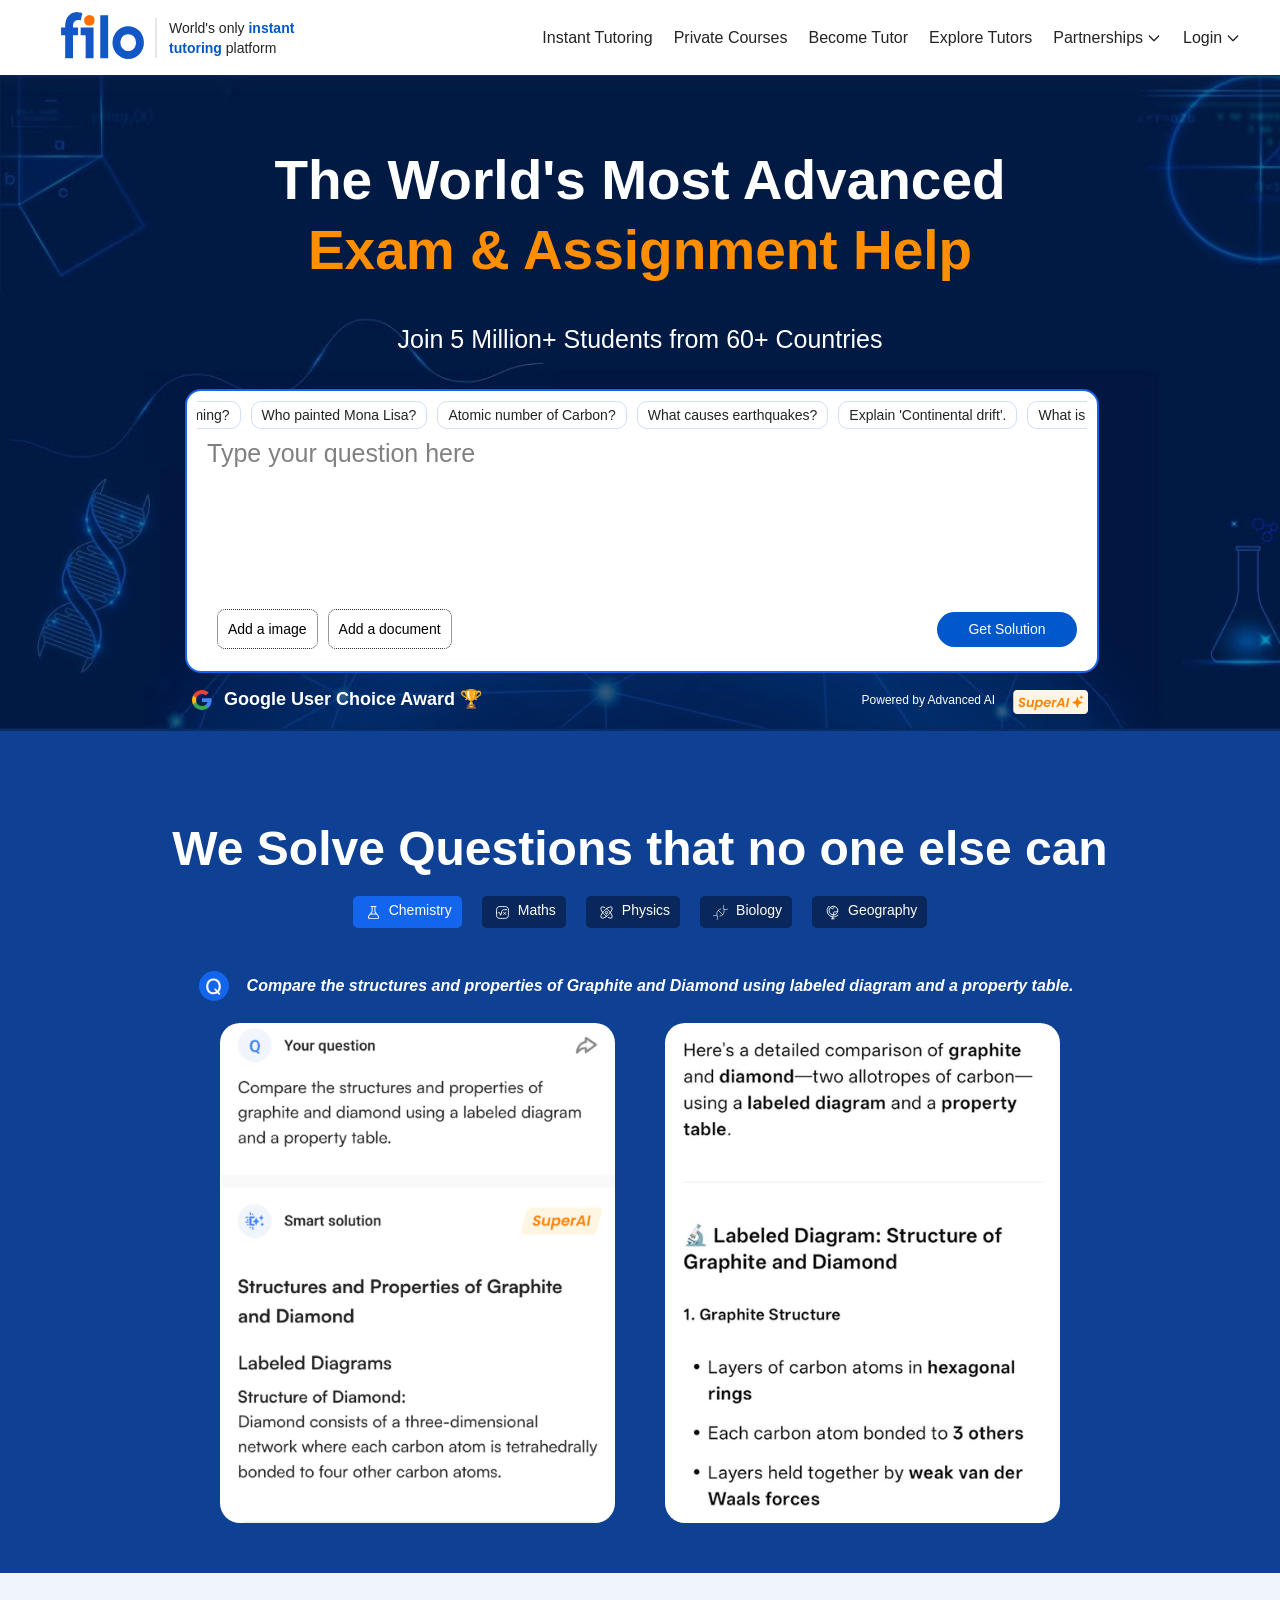
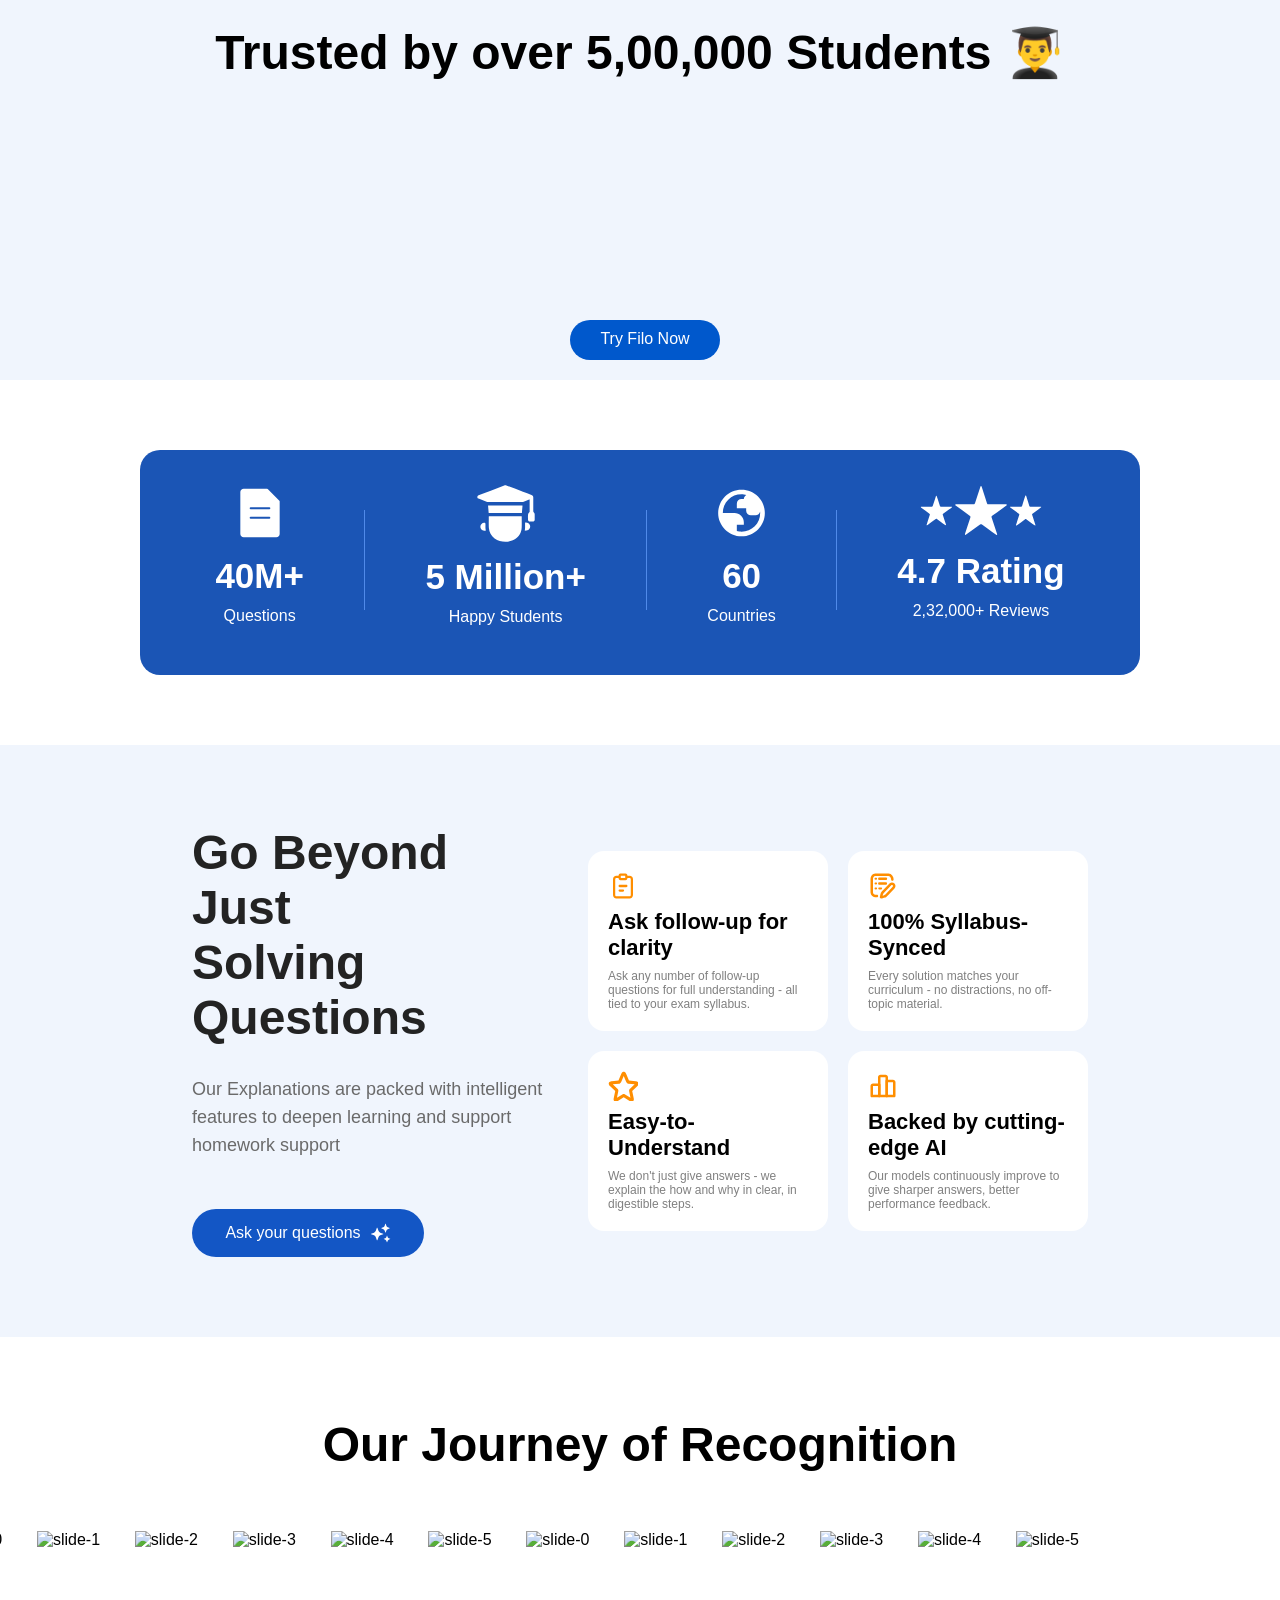
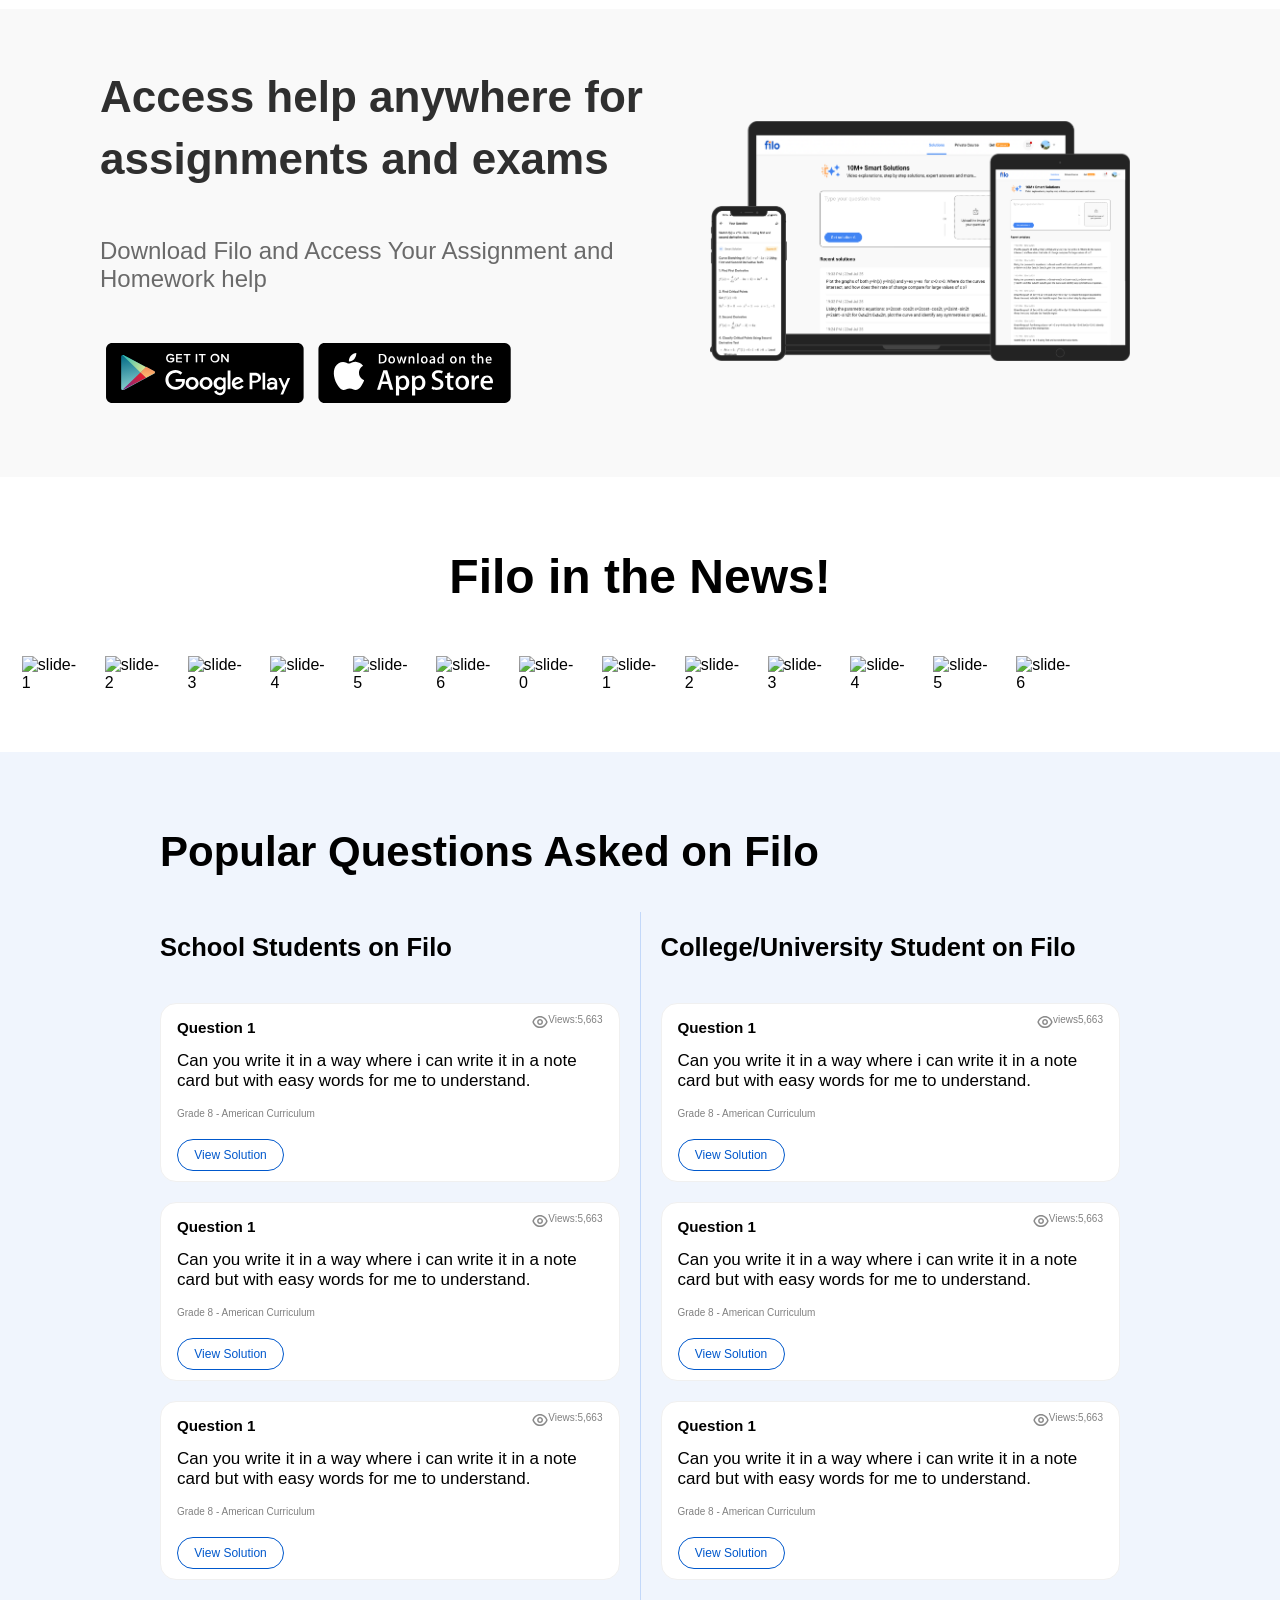
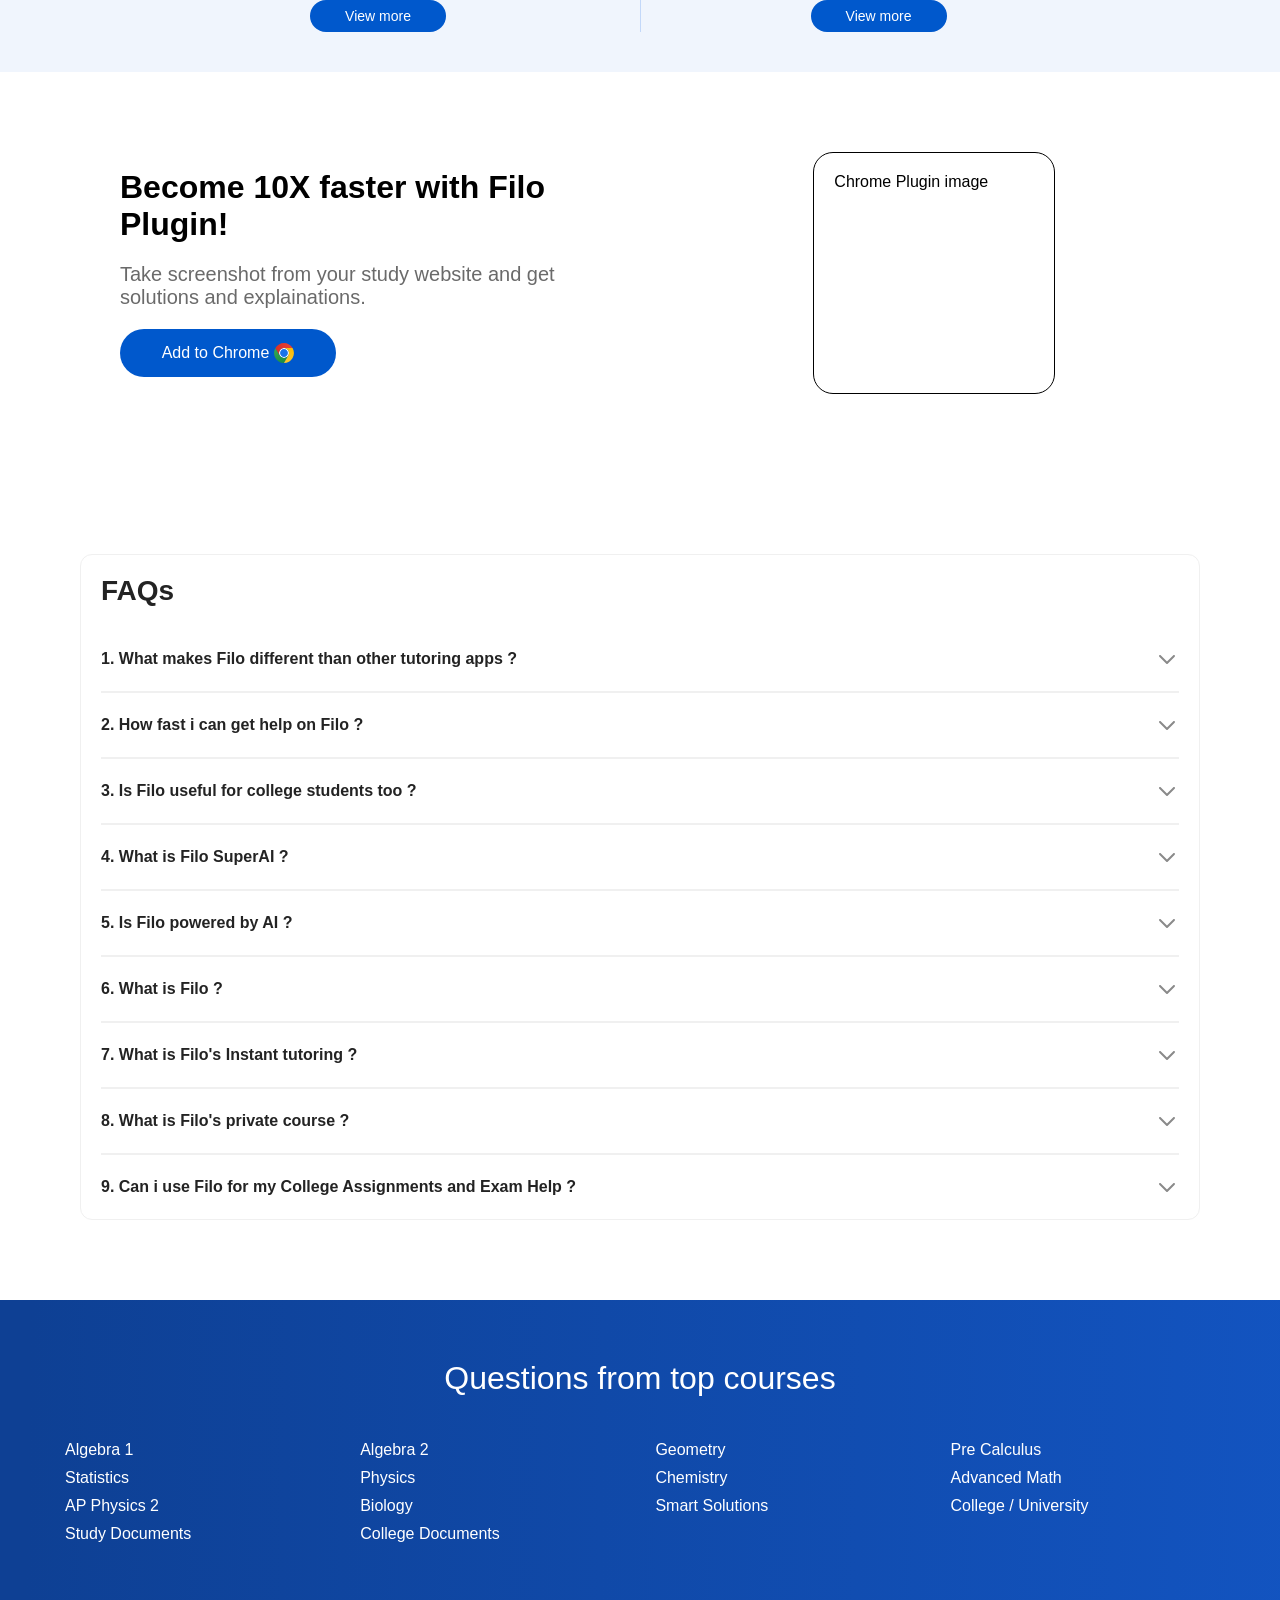
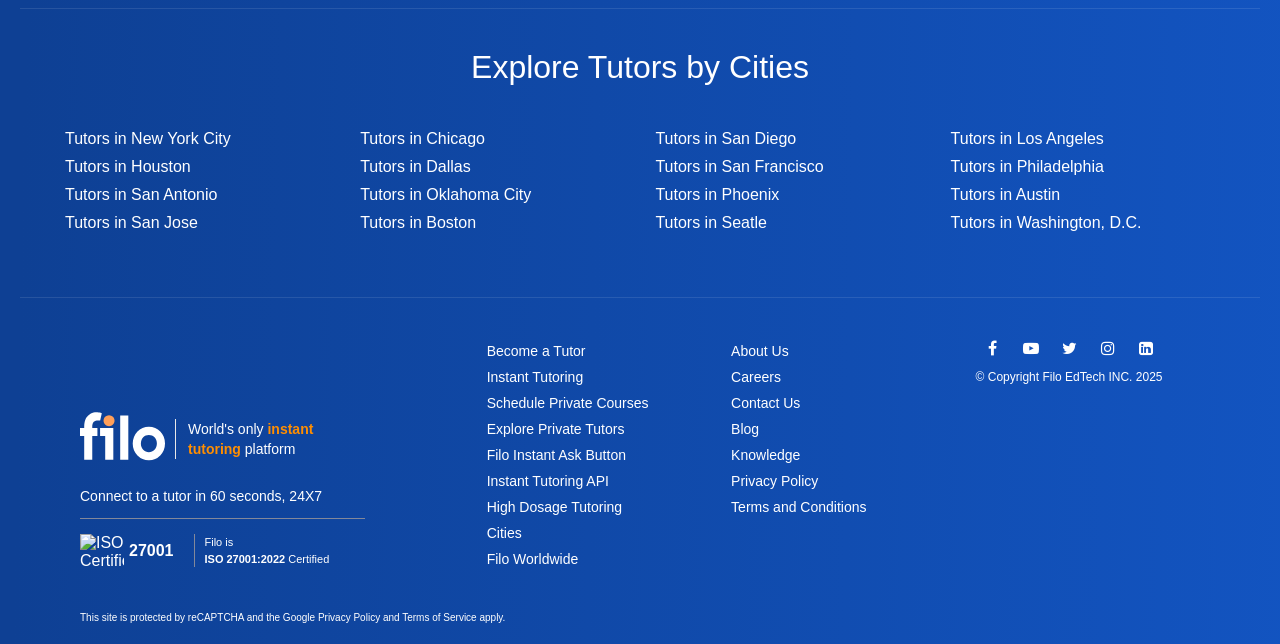
==== commit b44a164e: "questions view more alignment fix" ====
--- a/index.html
+++ b/index.html
@@ -330,7 +330,7 @@
                 <div class="solution">View Solution</div>
               </div>
             </div>
-            <div class="viewmore">View More</div>
+            <div class="viewmore">View more</div>
           </div>
           
           <div style="background-color: rgba(18, 101, 236, .2); width: 1px;"></div>
@@ -389,7 +389,7 @@
                 <div class="solution">View Solution</div>
               </div>
             </div>
-            <div class="viewmore">View More</div>
+            <div class="viewmore">View more</div>
           </div>
         </div>
       </div>
--- a/style.css
+++ b/style.css
@@ -9,7 +9,6 @@
   scrollbar-width: none;
   font-family: "Satoshi", sans-serif;
 }
-
 button,
 input,
 textarea,
@@ -19,8 +18,6 @@
 ::-webkit-scrollbar {
   display: none;
 }
-
-
 
 /* ---- Section 1 ---- */
 .container {
@@ -79,7 +76,6 @@
   color: #0058cc;
   cursor: pointer;
 }
-
 .dropdown{
   display: flex;
   justify-content: center;
@@ -119,7 +115,6 @@
   font-size: 55px;
   line-height: 70px;
 }
-
 .subheading {
   color: #ff8e00;
 }
@@ -188,7 +183,6 @@
 .belowtext-bottom img{
   padding: 2px;
 }
-
 .bottomarea {
   display: flex; 
   align-items: center;
@@ -221,7 +215,6 @@
   align-content: center;
   text-align: center;
   padding: 5px 10px;
-
 }
 
 /* ---- Section 3 ---- */
@@ -543,13 +536,11 @@
   margin: 36px 0px;
   padding: 0 20px;
 }
-
 .studentsonfilo {
   display: flex;
   flex-direction: row;
   font-size: 17px;
 }
-
 .sides {
   margin: 0;
   padding: 0 20px;
@@ -558,7 +549,6 @@
   flex: 1 1;
   gap: 20px;
 }
-
 .layout {
   background: #fff;
   border: 1px solid #f0f0f0;
@@ -583,7 +573,6 @@
   font-size: 10px;
   color: grey;
 }
-
 .solution {
   font-size: small;
   color: #0058cc;
@@ -593,7 +582,9 @@
   border-radius: 20px;
   width: 85px;
   height: 14px;
-  text-align: center;
+  display: flex;
+  text-align: center;
+  align-items: center;
   justify-content: center;
   font-size: 12px;
 }
@@ -602,14 +593,16 @@
   background-color: #0058cc;
   cursor: pointer;
 }
-
 .viewmore {
   margin-left: 150px;
-  padding-top: 8px;
-  text-align: center;
+  font-size: 14px;
+  font-weight: 500;
+  padding: 8px;
+  display: flex;
+  justify-content: center;
+  align-items: center;
   background-color: #0058cc;
   border-radius: 20px;
-  height: 25px;
   width: 120px;
   color: #fff;
   cursor: pointer;
@@ -738,7 +731,6 @@
   text-decoration: underline;
   cursor: pointer;
 }
-
 .cols {
   display: flex;
   padding: 40px 60px;
@@ -831,4 +823,3 @@
 }
 
 
-
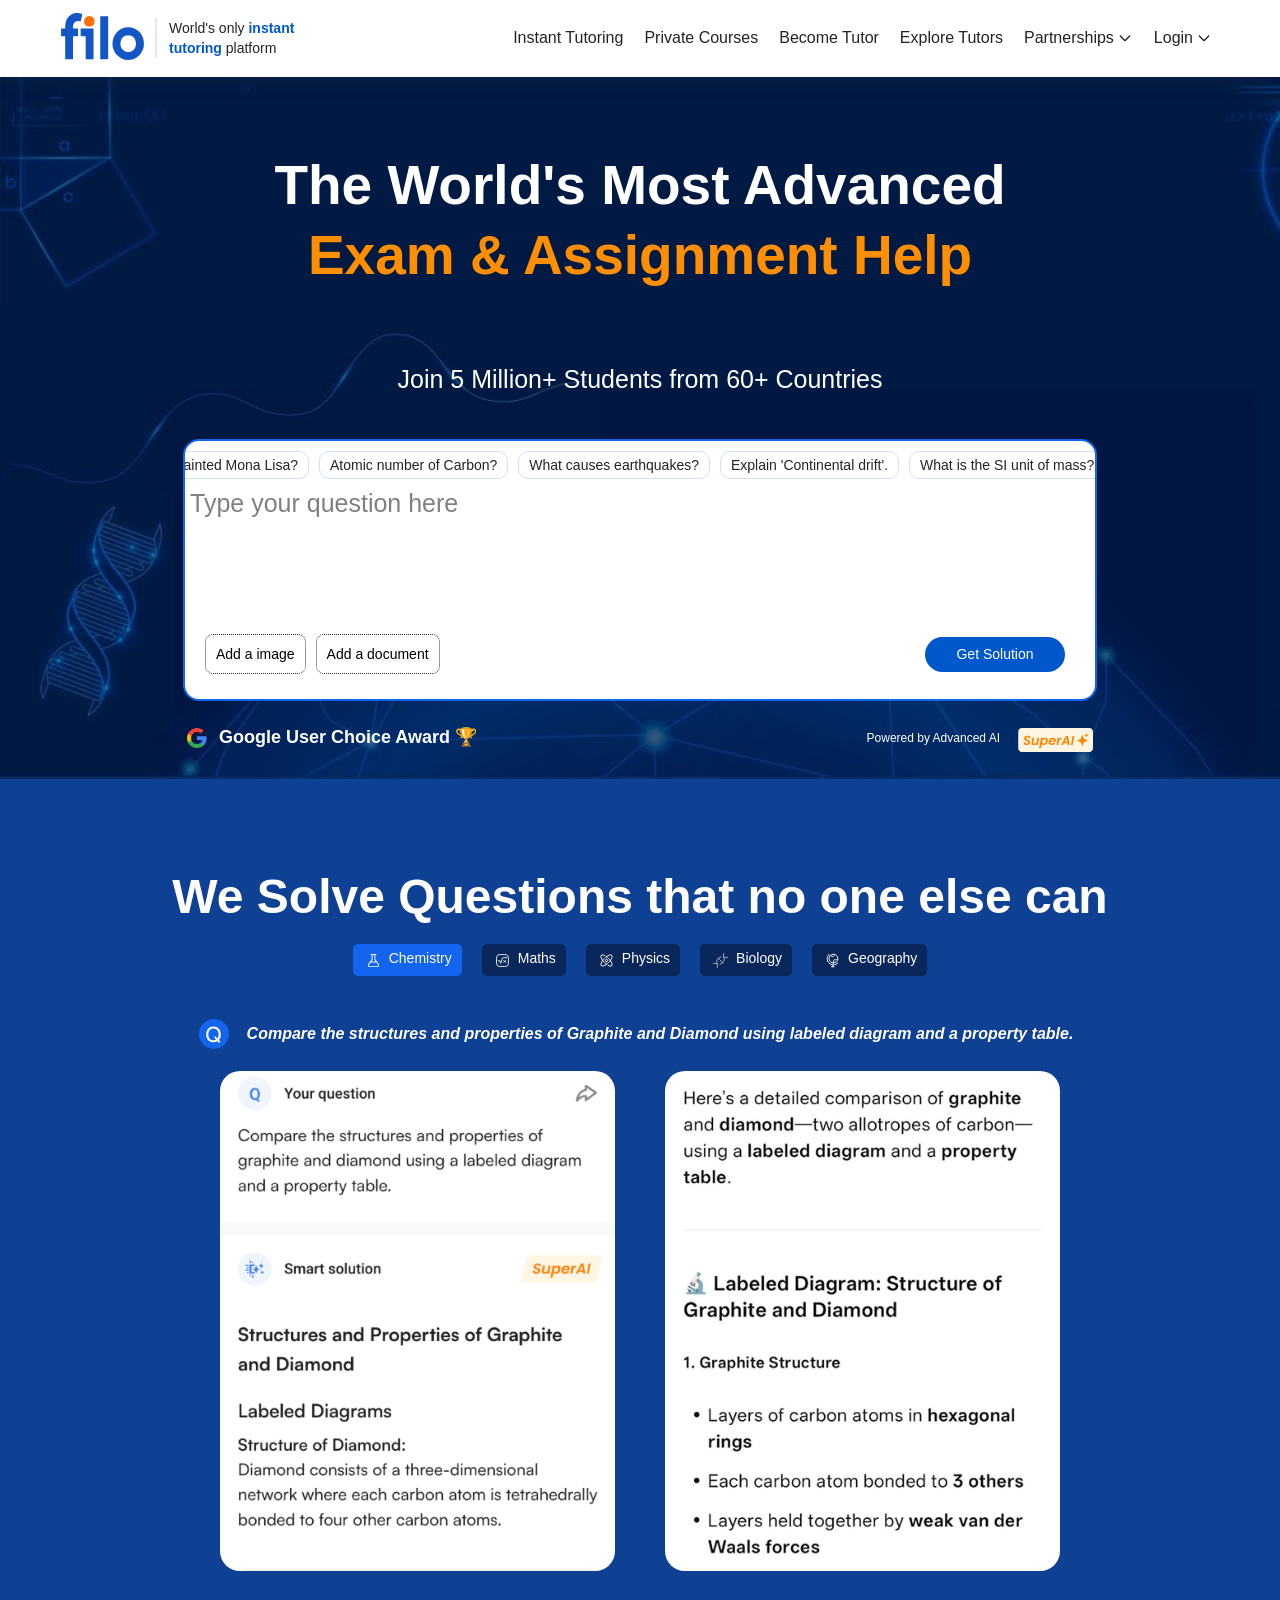
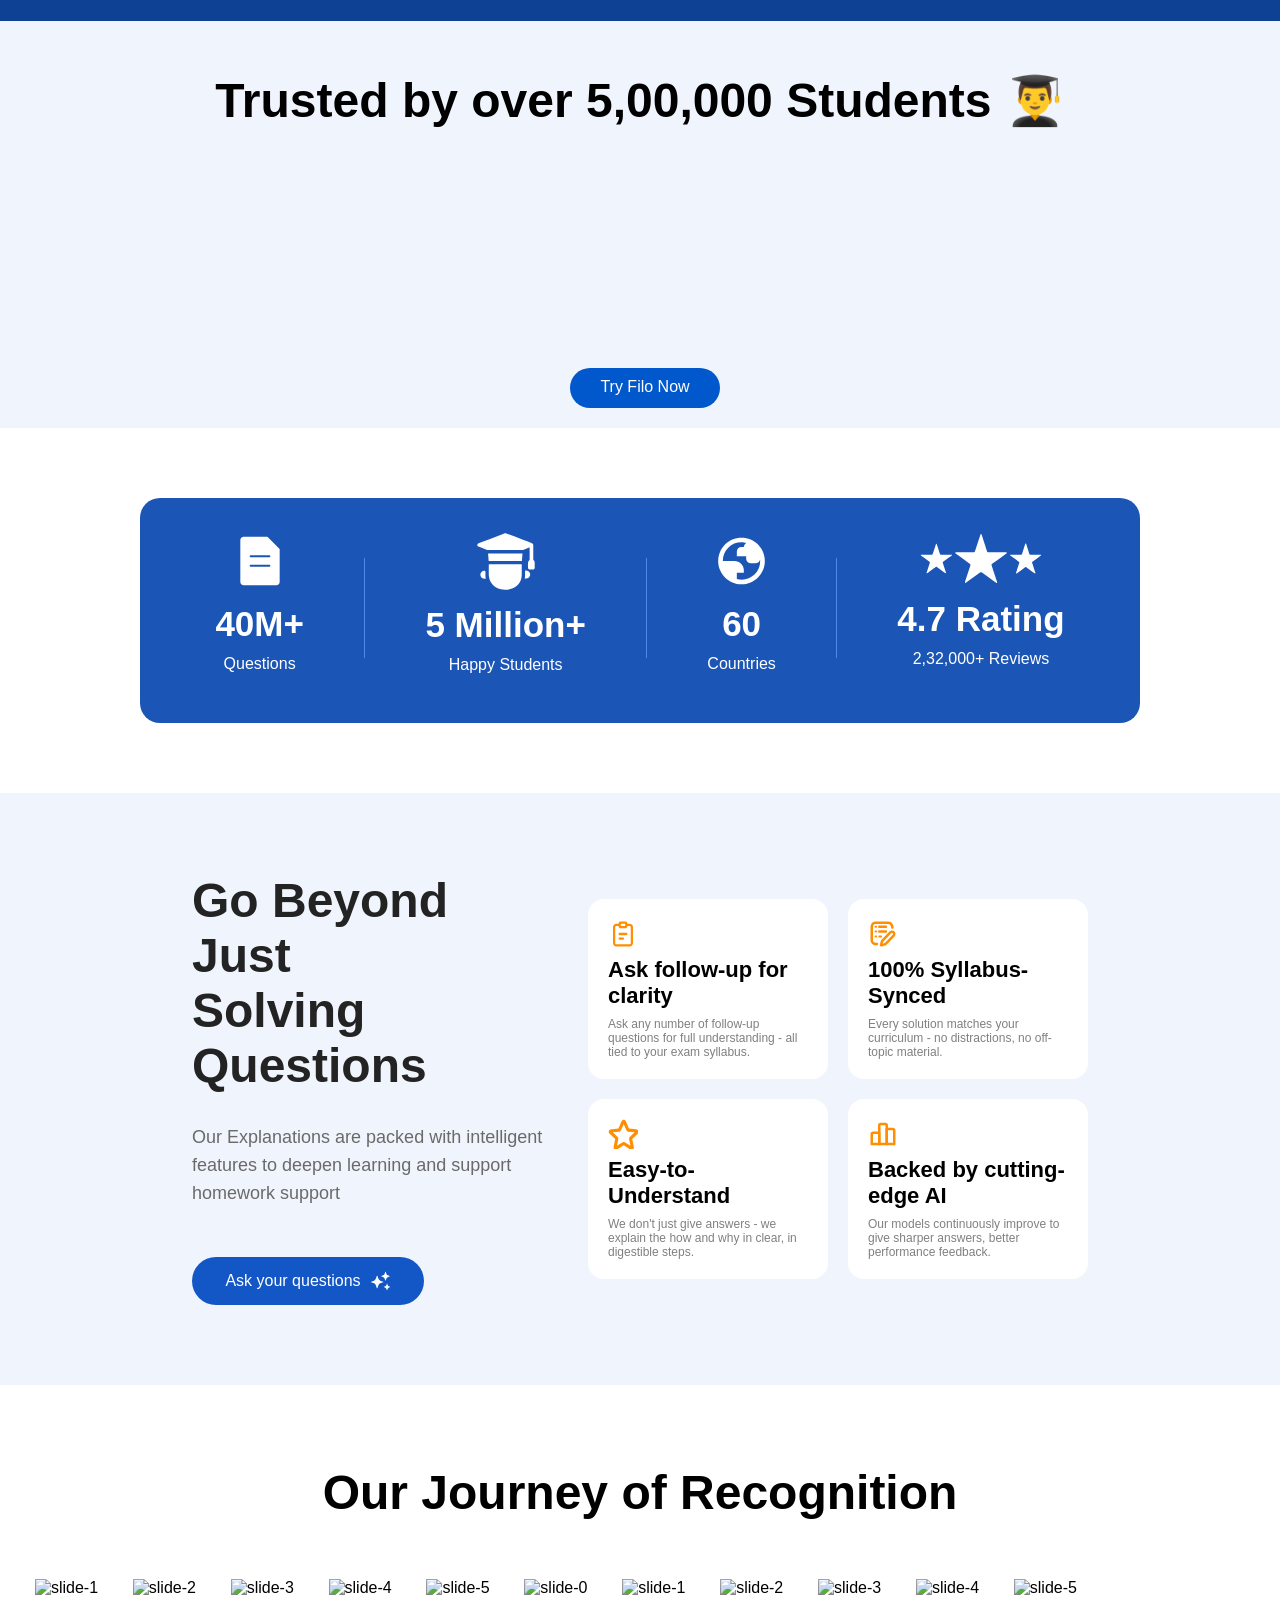
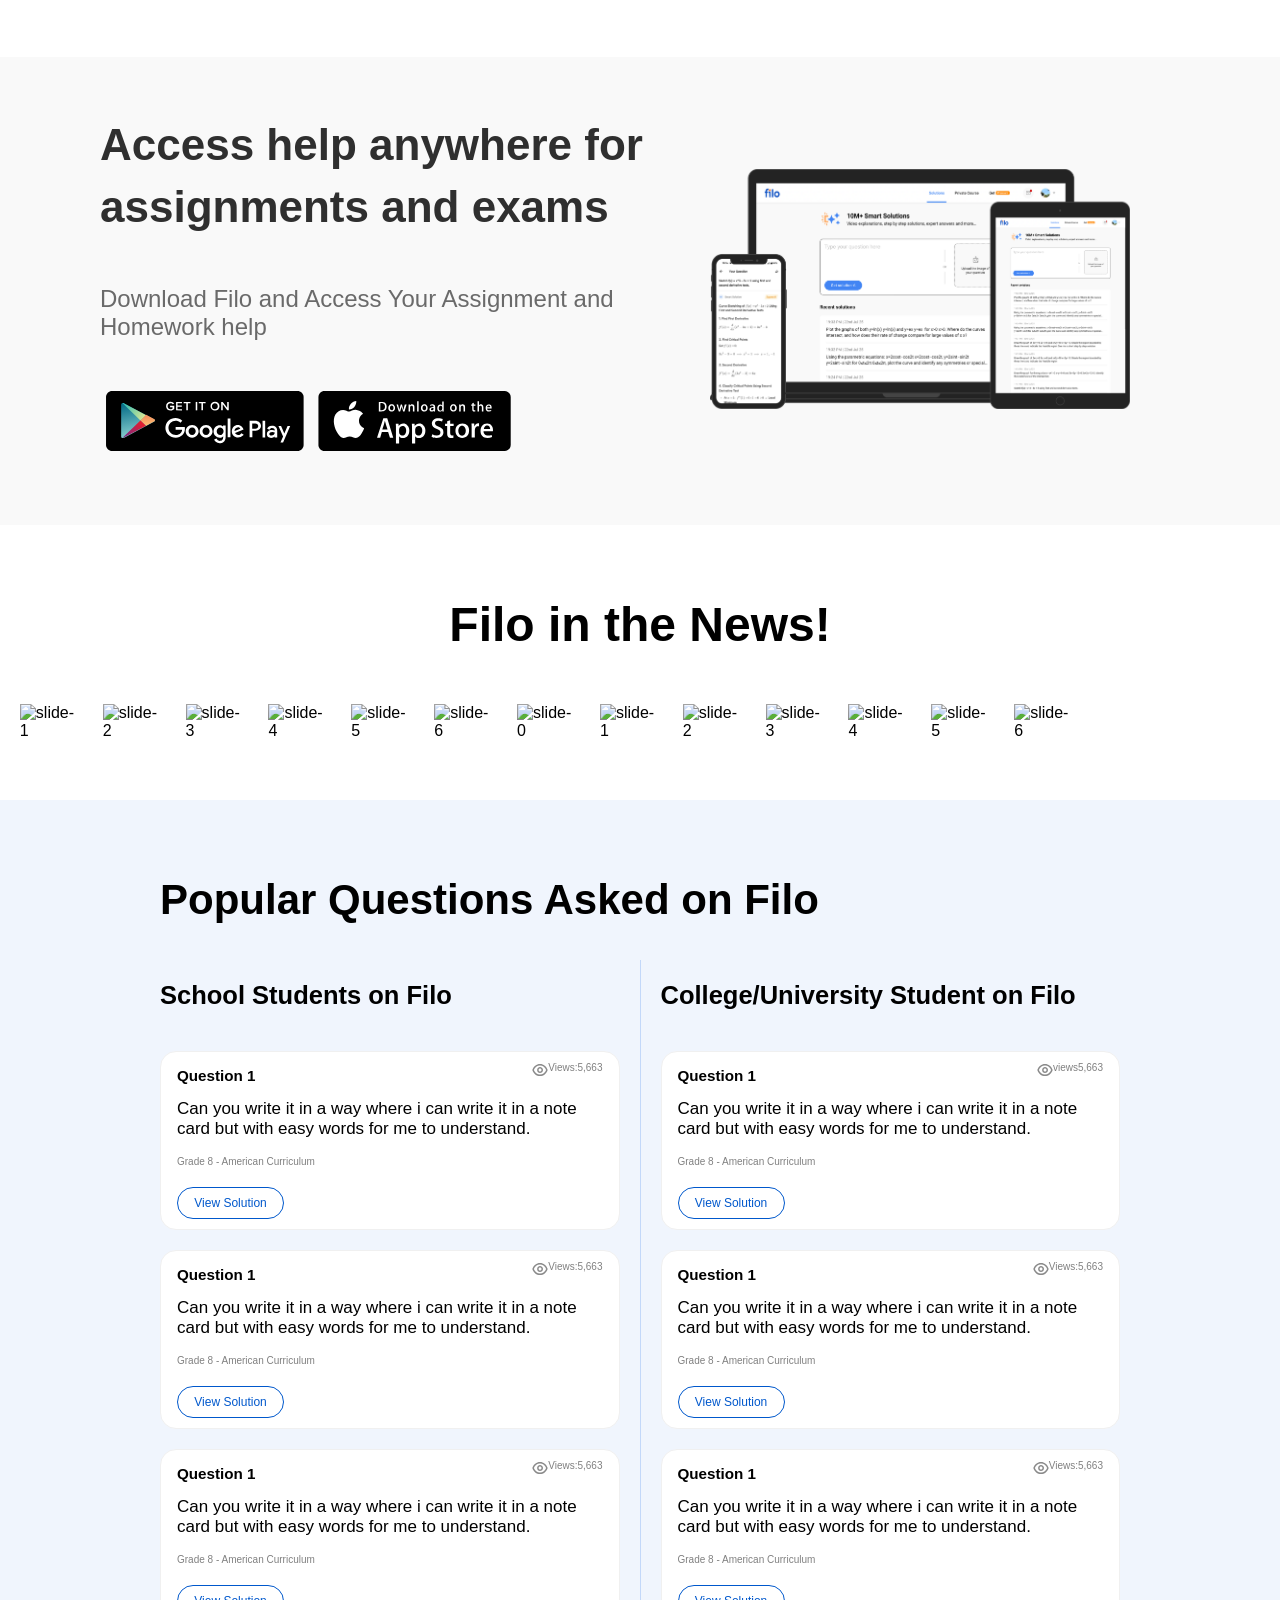
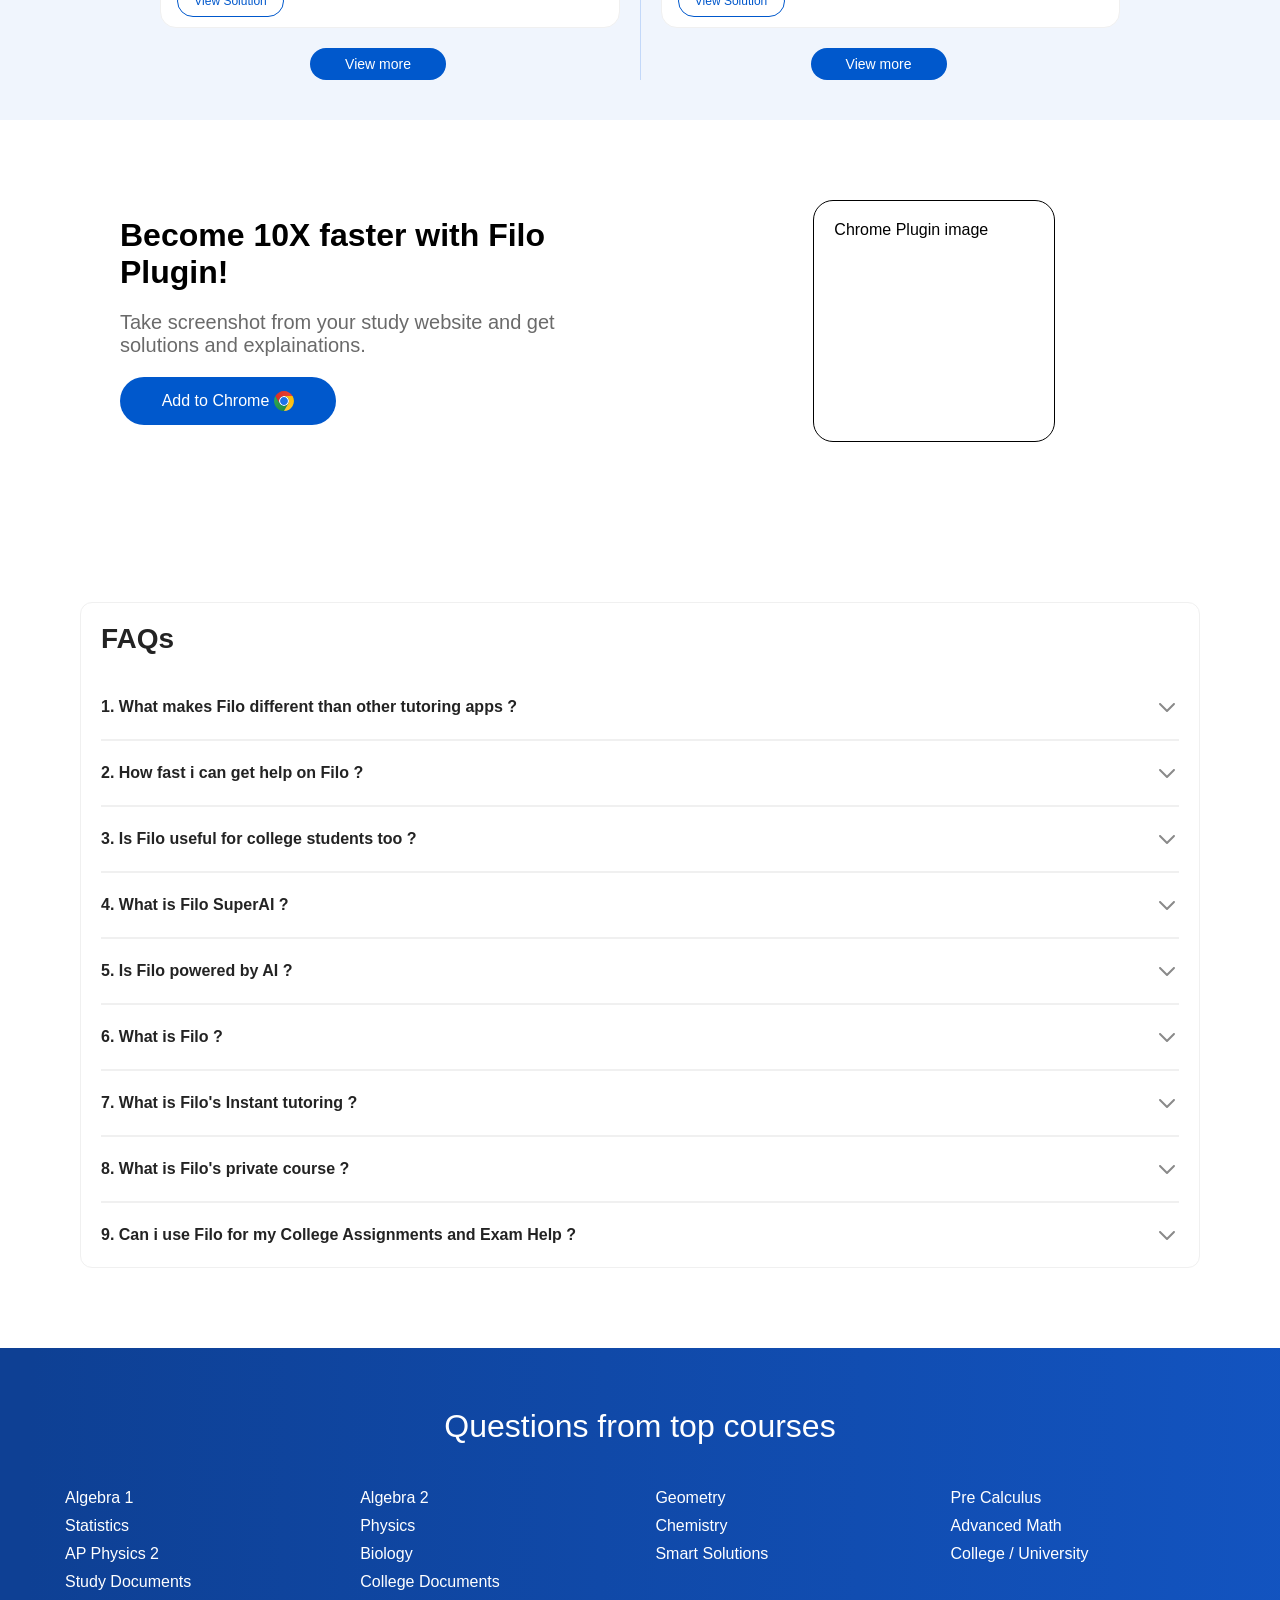
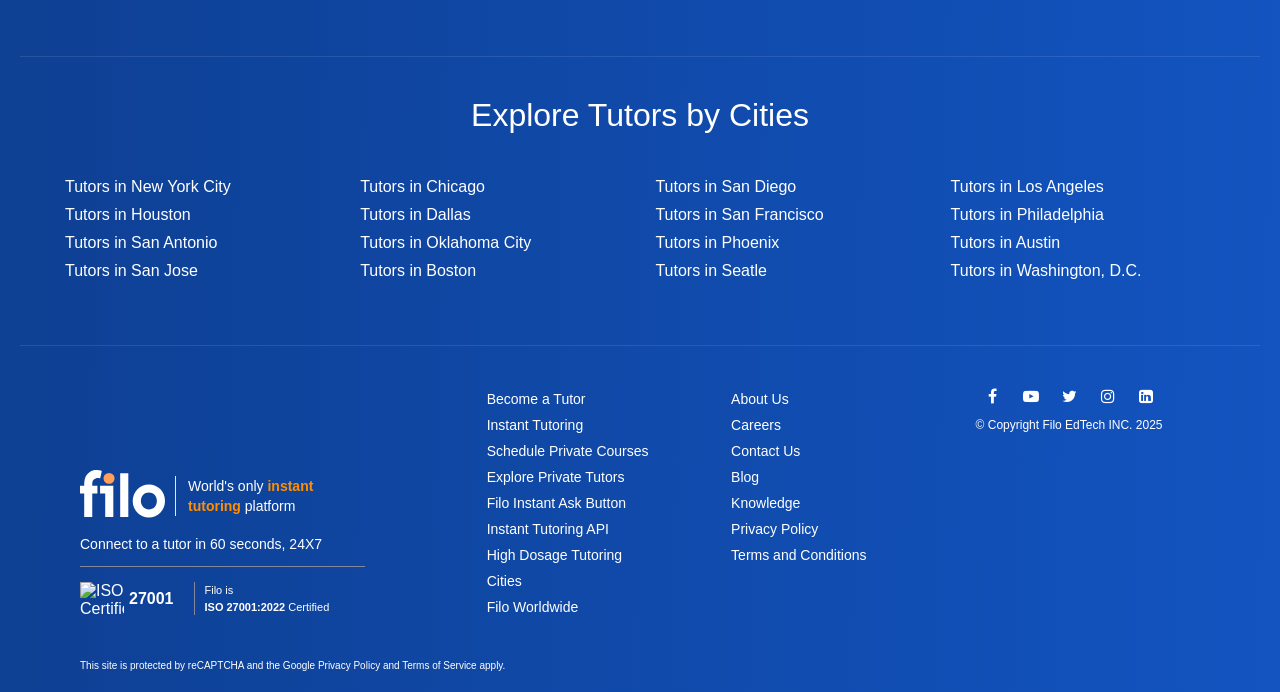
==== commit a384c71e: "Add chat page and server integration" ====
--- a/index.html
+++ b/index.html
@@ -4,7 +4,7 @@
     <title>Filo: The World's Best Study Help</title>
     <link rel="stylesheet" href="style.css">
     <link rel="stylesheet" href="https://cdnjs.cloudflare.com/ajax/libs/font-awesome/4.7.0/css/font-awesome.min.css">
-    
+    <link rel="stylesheet" type="text/css" href="loading.css"/>
   </head>
 
   <body>
@@ -12,15 +12,17 @@
     <!-- ---- ---- Section 1 ---- ---- -->
     <div class="container">
       <div class="navbar">
-        <a><img src="logo.svg" class="logoImg"></a>
-        <a>
-          <div class="logotext">
-            World's only 
-            <span class="text">instant<br>tutoring</span> 
-            <!--  -->
-            platform
-          </div>
-        </a>
+        <div class="logoside">
+          <a><img src="logo.svg" class="logoImg"></a>
+          <a>
+            <div class="logotext">
+              World's only 
+              <span class="text">instant<br>tutoring</span> 
+              <!--  -->
+              platform
+            </div>
+          </a>
+        </div>
         <div class="linksheader">
           <a class="links">Instant Tutoring</a>
           <a class="links">Private Courses</a>
@@ -46,51 +48,52 @@
 
     <!-- ---- ---- Section 2 ---- ---- -->
     <div class="section">
-      <h1 class="section2-text">
-        <span class="heading">The World's Most Advanced</span><br>
-        <span class="subheading">Exam & Assignment Help</span>
-      </h1>
-      <h3 class="section2-text2">Join 5 Million+ Students from 60+ Countries</h3>
-      <div class="textbox">
-        <div class="questions-container">
-          <div class="questions">
-            <div class="eachquestion">What is global warming?</div>
-            <div class="eachquestion">Who painted Mona Lisa?</div>
-            <div class="eachquestion">Atomic number of Carbon?</div>
-            <div class="eachquestion">What causes earthquakes?</div>
-            <div class="eachquestion">Explain 'Continental drift'.</div>
-            <div class="eachquestion">What is the SI unit of mass? How is it defined?</div>
-            <div class="eachquestion">What is global warming?</div>
-            <div class="eachquestion">Who painted Mona Lisa?</div>
-            <div class="eachquestion">Atomic number of Carbon?</div>
-            <div class="eachquestion">What causes earthquakes?</div>
-            <div class="eachquestion">Explain 'Continental drift'.</div>
-            <div class="eachquestion">What is the SI unit of mass? How is it defined?</div>
-          </div>
-        </div>
-        <div>
-          <div class="textarea">
-            Type your question here
-          </div>
-        </div>
-        <div class="bottomarea">
-          <div class="addimg">
-            <div>Add a image</div>
-            <div>Add a document</div>
-          </div>
-          <div class="getsol">
-            Get Solution
-          </div>
-        </div>
-      </div>
-      <div class="belowtext">
-        <div class="belowtext-bottom">
-          <img src="google-icon.svg" height="20px" width="20px">
-          <div style="font-size: 18px; font-weight: 600;">Google User Choice Award 🏆</div>
-        </div>
-        <div class="belowtext-bottom">
-          <div style="padding: 5px; font-size: 12px; font-weight: 500;">Powered by Advanced AI</div>
-          <img src="super-ai.svg">
+      <div class="section-container">
+        <h1 class="section2-text">
+          <span class="heading">The World's Most Advanced</span><br>
+          <span class="subheading">Exam & Assignment Help</span>
+        </h1>
+        <h3 class="section2-text2">Join 5 Million+ Students from 60+ Countries</h3>
+        <div class="textbox">
+          <div class="questions-container">
+            <div class="questions">
+              <div class="eachquestion">What is global warming?</div>
+              <div class="eachquestion">Who painted Mona Lisa?</div>
+              <div class="eachquestion">Atomic number of Carbon?</div>
+              <div class="eachquestion">What causes earthquakes?</div>
+              <div class="eachquestion">Explain 'Continental drift'.</div>
+              <div class="eachquestion">What is the SI unit of mass? How is it defined?</div>
+              <div class="eachquestion">What is global warming?</div>
+              <div class="eachquestion">Who painted Mona Lisa?</div>
+              <div class="eachquestion">Atomic number of Carbon?</div>
+              <div class="eachquestion">What causes earthquakes?</div>
+              <div class="eachquestion">Explain 'Continental drift'.</div>
+              <div class="eachquestion">What is the SI unit of mass? How is it defined?</div>
+            </div>
+          </div>
+          <div>
+            <div class="textarea" id="questiondata" role="textbox" contenteditable="true" aria-placeholder="Type your question here"></div>
+          </div>
+          <div class="bottomarea">
+            <div class="addimg">
+              <div>Add a image</div>
+              <div>Add a document</div>
+            </div>
+            <div class="getsol" onclick="sendToServer()">
+              <a id="buttonText">Get Solution</a>
+              <div class="loader" id="loader"></div>
+            </div>
+          </div>
+        </div>
+        <div class="belowtext">
+          <div class="belowtext-bottom">
+            <img src="google-icon.svg" height="20px" width="20px">
+            <div style="font-size: 18px; font-weight: 600;">Google User Choice Award 🏆</div>
+          </div>
+          <div class="belowtext-bottom">
+            <div style="padding: 5px; font-size: 12px; font-weight: 500;">Powered by Advanced AI</div>
+            <img src="super-ai.svg">
+          </div>
         </div>
       </div>
     </div>
--- a/style.css
+++ b/style.css
@@ -32,17 +32,22 @@
 .navbar {
   font-family: "Satoshi", sans-serif;
   align-items: center;
-  width: 100%;
-  display: flex;
-  margin: 0;
-  padding: 2px 60px;
+  display: flex;
+  justify-content: space-between;
+  margin: 0;
+  padding: 12px 60px;
   font-weight: 400;
   color: #232323;
   box-shadow: -8px 6px 18px 0 hsla(0, 0%, 40%, .09);
 }
+.logoside{
+  display: flex;
+  flex-direction: row;
+  align-items: center;
+  justify-content: center;
+}
 .logoImg {
   margin: 0;
-  height: 67px;
   width: 85px;
 }
 .logotext {
@@ -59,12 +64,13 @@
   font-weight: 600;
 }
 .linksheader{
+  margin: auto 0 auto auto;
   font-size: 16px;
-  font-weight: 400;
+  line-height: 24px;
+  font-weight: 300;
   display: flex;
   text-align: center;
   gap: 5px;
-  padding-left: 228px; 
 }
 .links {
   padding: 8px;
@@ -99,17 +105,24 @@
 
 /* ---- Section 2 ---- */
 .section {  
-  margin-top: 75px;  
+  margin-top: 70px;  
   background-image: url(heroimage.jpg);
-  width: 100%;
-  height: 100%;
+
   background-size: cover;
   font-family: "Satoshi", sans-serif;
   font-weight: 200;
+  padding: 20px 10px;
+  padding-bottom: 10px;
+}
+.section-container{
+  padding: 0 100px;
+  display: flex;
+  flex-direction: column;
+  gap: 10px;
 }
 .section2-text {
   margin: 30px 50px;
-  padding-top: 70px;
+  padding-top: 30px;
   text-align: center;
   color: #fff;
   font-size: 55px;
@@ -126,17 +139,20 @@
   font-weight: 500;
 }
 .textbox {
-  margin: 0px 185px;
+  margin: auto;
   padding: 10px;
+  display: flex;
+  flex-direction: column;
+  gap: 10px;
   background-color: #fff;
   align-items: center;
   border:2px solid #1265ec;
   border-radius: 16px;
-  height: 260px;
   width: 890px;
+  overflow: hidden;
 }
 .questions-container{
-  overflow: hidden;
+  overflow-x: hidden;
 }
 .questions {
   display: flex;
@@ -157,22 +173,26 @@
   border: 1px solid #1265ec;
 }
 .textarea {
-  margin: 10px 10px;
-  height: 150px;
-  width: 820px;
+  height: 120px;
+  width: 900px;
   border-radius: 20px;
+  color: #232323;
+  font-size: 25px;
+  font-weight: 500;
+  outline: none;
+}
+.textarea:empty::before{
+  content: attr(aria-placeholder);
   color: grey;
-  font-size: 25px;
-  font-weight: 500;
-  border: none;
-}
+}
+
 .belowtext {
-  padding: 10px 0;
+
+  padding: 10px 70px;
   color: #fff;
   display: flex;
   justify-content: space-between;
   gap: 10px;
-  margin: 0px 185px;
 }
 .belowtext-bottom{
   display: flex;
@@ -185,6 +205,7 @@
 }
 .bottomarea {
   display: flex; 
+  width: 100%;
   align-items: center;
   justify-content: space-between;
   margin: 5px 10px;
@@ -200,6 +221,40 @@
   width: 120px;
   font-size: 14px;
   font-weight: 500;
+  margin: 0 20px;
+  display: flex;
+  align-items: center;
+  justify-content: center;
+  gap: 8px;
+}
+.getsol:hover{
+  cursor: pointer;
+}
+.getsol a {
+  text-decoration: none;
+  color: #fff;
+}
+.loader {
+  width: 14px;
+  height: 14px;
+  border: 2px solid rgba(255, 255, 255, 0.4);
+  border-top-color: #fff;
+  border-radius: 50%;
+  animation: spin 0.7s linear infinite;
+  display: none;
+  box-sizing: border-box;
+  flex-shrink: 0;
+}
+.getsol.loading .loader {
+  display: block;
+}
+.getsol.loading {
+  opacity: 0.85;
+}
+@keyframes spin {
+  to {
+    transform: rotate(360deg);
+  }
 }
 .addimg {
   display: flex;
--- a/loading.css
+++ b/loading.css
@@ -0,0 +1,1970 @@
+/*
+  with old method, spinner will shift when rotating if font-size contains floating point ( such as 22.5px ).
+  here we use 2em in width and height, scaling back to 1em with transform: scale(.5) to prevent this effect.
+*/
+.ld-ball,
+.ld-ring,
+.ld-hourglass,
+.ld-loader,
+.ld-cross,
+.ld-square,
+.ld-pie,
+.ld-spinner {
+  width: 1em;
+  height: 1em;
+  position: relative;
+  color: inherit;
+  display: inline-block;
+  box-sizing: content-box;
+}
+.ld-ball:after,
+.ld-ring:after,
+.ld-hourglass:after,
+.ld-loader:after,
+.ld-cross:after,
+.ld-square:after,
+.ld-pie:after,
+.ld-spinner:after {
+  content: " ";
+  display: block;
+  width: 2em;
+  height: 2em;
+  box-sizing: border-box;
+  transform-origin: 0em 0em;
+  transform: translateZ(0) scale(0.5);
+  backface-visibility: hidden;
+}
+.ld-ring:after {
+  border-radius: 50%;
+  border: 0.3em solid currentColor;
+  border-left-color: transparent;
+}
+.ld-ball:after {
+  border-radius: 50%;
+  background: currentColor;
+}
+.ld-hourglass:after {
+  border-radius: 50%;
+  border: 1em solid currentColor;
+  border-left-color: transparent;
+  border-right-color: transparent;
+}
+.ld-cross:after {
+  position: absolute;
+  height: 0.5em;
+  transform: translateZ(0) scale(0.5) translate(0, 0.75em);
+  background: currentColor;
+}
+.ld-cross:before {
+  content: " ";
+  display: block;
+  width: 0.5em;
+  height: 2em;
+  box-sizing: border-box;
+  transform-origin: 0em 0em;
+  backface-visibility: hidden;
+  position: absolute;
+  width: 0.5em;
+  transform: translateZ(0) scale(0.5) translate(0.75em, 0);
+  background: currentColor;
+}
+.ld-square:after {
+  background: currentColor;
+}
+.ld-pie:after {
+  border-radius: 50%;
+  border: 1em solid currentColor;
+  border-left-color: transparent;
+}
+.ld-spinner:after {
+  position: absolute;
+  width: 0.4em;
+  height: 0.4em;
+  transform: translateZ(0) scale(0.5) translate(0.8em, 0.8em);
+  border-radius: 50%;
+  background: none;
+  box-shadow: 0 1em 0 currentColor,0 -1em 0 currentColor,1em 0 0 currentColor,-1em 0 0 currentColor,.70710678em .70710678em 0 currentColor,-.70710678em .70710678em 0 currentColor,.70710678em -.70710678em 0 currentColor,-.70710678em -.70710678em 0 currentColor;
+}
+.ld-loader {
+  background-size: cover;
+}
+.ld.reverse {
+  animation-direction: reverse !important;
+}
+.ld.xp15 {
+  animation-duration: 0.15s !important;
+}
+.ld.xp35 {
+  animation-duration: 0.35s !important;
+}
+.ld.xhalf {
+  animation-duration: 0.5s !important;
+}
+.ld.x1 {
+  animation-duration: 1s !important;
+}
+.ld.x2 {
+  animation-duration: 2s !important;
+}
+.ld.x4 {
+  animation-duration: 4s !important;
+}
+.ld.running {
+  animation-play-state: running !important;
+}
+.ld.paused {
+  animation-play-state: paused !important;
+}
+.ld.f00 {
+  animation-delay: 0s !important;
+}
+.ld.f01 {
+  animation-delay: -0.1s !important;
+}
+.ld.f02 {
+  animation-delay: -0.2s !important;
+}
+.ld.f03 {
+  animation-delay: -0.3s !important;
+}
+.ld.f04 {
+  animation-delay: -0.4s !important;
+}
+.ld.f05 {
+  animation-delay: -0.5s !important;
+}
+.ld.f06 {
+  animation-delay: -0.6s !important;
+}
+.ld.f07 {
+  animation-delay: -0.7s !important;
+}
+.ld.f08 {
+  animation-delay: -0.8s !important;
+}
+.ld.f09 {
+  animation-delay: -0.9s !important;
+}
+.ld.f10 {
+  animation-delay: -1s !important;
+}
+.ld { transform-origin: 50% 50%; transform-box: fill-box; }
+@keyframes ld-blink {
+  0% { opacity: 1; }
+  49.75% { opacity: 1; }
+  50.25% { opacity: 0; }
+  99.5% { opacity: 0; }
+  100% { opacity: 1; }
+}
+.ld.ld-blink {
+  animation: ld-blink 1s infinite linear; ; 
+}
+@keyframes ld-blur {
+  0% { filter: blur(0) }
+  50% { filter: blur(10px) }
+  100% { filter: blur(0) }
+}
+.ld.ld-blur {
+  animation: ld-blur 1s infinite linear; ; 
+}
+@keyframes ld-beat
+{
+  0% {
+    animation-timing-function: cubic-bezier(0.1028,0.2484,0.1372,0.849);
+    transform: scale(1);
+  }
+  34% {
+    animation-timing-function: cubic-bezier(0.7116,0.2095,0.8159,0.6876);
+    transform: scale(1.2);
+  }
+  68% {
+    animation-timing-function: cubic-bezier(0.1475,0.2888,0.294,0.883);
+    transform: scale(1.0268);
+  }
+  84% {
+    animation-timing-function: cubic-bezier(0.8176,0.2193,0.867,0.6889);
+    transform: scale(1.0932);
+  }
+  100% {
+    transform: scale(1);
+  }
+}
+.ld.ld-beat {
+  animation: ld-beat 1s infinite linear; ; 
+}
+@keyframes ld-bounceAlt
+{
+  0% {
+    animation-timing-function: cubic-bezier(0.1348,0.3256,0.2495,0.8687);
+    transform: translate(0, 0%);
+  }
+  51% {
+    animation-timing-function: cubic-bezier(0.7426,0.1782,0.8523,0.6514);
+    transform: translate(0, -14%);
+  }
+  100% {
+    transform: translate(0, 0%);
+  }
+}
+.ld.ld-bounceAlt {
+  animation: ld-bounceAlt 1s infinite linear; ; 
+}
+@keyframes ld-tick-alt
+{
+  0% {
+    animation-timing-function: cubic-bezier(0.0637,0.1569,-0.0154,0.8727);
+    transform: rotate(0deg);
+  }
+  22% {
+    animation-timing-function: cubic-bezier(0.7634,0.2713,0.7818,0.6832);
+    transform: rotate(-44.865deg);
+  }
+  43% {
+    animation-timing-function: cubic-bezier(0.0599,0.1266,0.2372,1.029);
+    transform: rotate(-7.515000000000001deg);
+  }
+  56% {
+    animation-timing-function: cubic-bezier(0.6353,0.3049,0.6792,0.6671);
+    transform: rotate(-25.290000000000003deg);
+  }
+  68% {
+    animation-timing-function: cubic-bezier(0.0513,0.1148,0.3085,1.1548);
+    transform: rotate(-5.13deg);
+  }
+  76% {
+    animation-timing-function: cubic-bezier(0.467,0.2881,0.3593,0.7819);
+    transform: rotate(-14.175deg);
+  }
+  83% {
+    animation-timing-function: cubic-bezier(0.0632,0.1615,0.3539,1.4565);
+    transform: rotate(-3.6deg);
+  }
+  88% {
+    animation-timing-function: cubic-bezier(0.3563,0.3125,0.5387,1.6475);
+    transform: rotate(-7.74deg);
+  }
+  92% {
+    animation-timing-function: cubic-bezier(0.1265,0.4155,0.3821,1.8827);
+    transform: rotate(-2.6100000000000003deg);
+  }
+  95% {
+    animation-timing-function: cubic-bezier(0.5727,1.3521,0.0229,3.0356);
+    transform: rotate(-4.185deg);
+  }
+  98% {
+    animation-timing-function: cubic-bezier(0.4531,-1.3593,0.757,0.0281);
+    transform: rotate(-2.565deg);
+  }
+  100% {
+    transform: rotate(0deg);
+  }
+}
+.ld.ld-tick-alt {
+  animation: ld-tick-alt 1s infinite linear; ; 
+}
+@keyframes ld-jump
+{
+  0% {
+    animation-timing-function: cubic-bezier(0.0637,0.1569,-0.0154,0.8727);
+    transform: translate(0,0%);
+  }
+  22% {
+    animation-timing-function: cubic-bezier(0.7634,0.2713,0.7818,0.6832);
+    transform: translate(0,-13.958%);
+  }
+  43% {
+    animation-timing-function: cubic-bezier(0.0599,0.1266,0.2372,1.029);
+    transform: translate(0,-2.338%);
+  }
+  56% {
+    animation-timing-function: cubic-bezier(0.6353,0.3049,0.6792,0.6671);
+    transform: translate(0,-7.868%);
+  }
+  68% {
+    animation-timing-function: cubic-bezier(0.0513,0.1148,0.3085,1.1548);
+    transform: translate(0,-1.596%);
+  }
+  76% {
+    animation-timing-function: cubic-bezier(0.467,0.2881,0.3593,0.7819);
+    transform: translate(0,-4.41%);
+  }
+  83% {
+    animation-timing-function: cubic-bezier(0.0632,0.1615,0.3539,1.4565);
+    transform: translate(0,-1.12%);
+  }
+  88% {
+    animation-timing-function: cubic-bezier(0.3563,0.3125,0.5387,1.6475);
+    transform: translate(0,-2.4080000000000004%);
+  }
+  92% {
+    animation-timing-function: cubic-bezier(0.1265,0.4155,0.3821,1.8827);
+    transform: translate(0,-0.812%);
+  }
+  95% {
+    animation-timing-function: cubic-bezier(0.5727,1.3521,0.0229,3.0356);
+    transform: translate(0,-1.302%);
+  }
+  98% {
+    animation-timing-function: cubic-bezier(0.4531,-1.3593,0.757,0.0281);
+    transform: translate(0,-0.798%);
+  }
+  100% {
+    transform: translate(0,0%);
+  }
+}
+.ld.ld-jump {
+  animation: ld-jump 1s infinite linear; ; 
+}
+@keyframes ld-bounce
+{
+  0% {
+    animation-timing-function: cubic-bezier(0.138,0.2541,0.2177,0.8747);
+    transform: translate(0,0%) scaleY(1);
+  }
+  37% {
+    animation-timing-function: cubic-bezier(0.7679,0.1817,0.8401,0.7167);
+    transform: translate(0,-39.96%) scaleY(1);
+  }
+  72.2% {
+    animation-timing-function: cubic-bezier(0.1045,0.2026,0.2224,0.9608);
+    transform: translate(0,0%) scaleY(1);
+  }
+  87.2% {
+    animation-timing-function: cubic-bezier(0.7463,0.2314,0.8159,0.6941);
+    transform: translate(0,19.85%) scaleY(0.603);
+  }
+  100% {
+    transform: translate(0,0%) scaleY(1);
+  }
+}
+.ld.ld-bounce {
+  animation: ld-bounce 1s infinite linear; ; 
+}
+@keyframes ld-clock {
+0% {
+  animation-timing-function: cubic-bezier(0,0.7,0.30000000000000004,1);
+  transform: rotate(0deg);
+}
+8.33333% {
+  animation-timing-function: cubic-bezier(0,0.7,0.30000000000000004,1);
+  transform: rotate(30deg);
+}
+16.66667% {
+  animation-timing-function: cubic-bezier(0,0.7,0.30000000000000004,1);
+  transform: rotate(60deg);
+}
+25% {
+  animation-timing-function: cubic-bezier(0,0.7,0.30000000000000004,1);
+  transform: rotate(90deg);
+}
+33.33333% {
+  animation-timing-function: cubic-bezier(0,0.7,0.30000000000000004,1);
+  transform: rotate(120deg);
+}
+41.66667% {
+  animation-timing-function: cubic-bezier(0,0.7,0.30000000000000004,1);
+  transform: rotate(150deg);
+}
+50% {
+  animation-timing-function: cubic-bezier(0,0.7,0.30000000000000004,1);
+  transform: rotate(180deg);
+}
+58.33333% {
+  animation-timing-function: cubic-bezier(0,0.7,0.30000000000000004,1);
+  transform: rotate(210deg);
+}
+66.66667% {
+  animation-timing-function: cubic-bezier(0,0.7,0.30000000000000004,1);
+  transform: rotate(240deg);
+}
+75% {
+  animation-timing-function: cubic-bezier(0,0.7,0.30000000000000004,1);
+  transform: rotate(270deg);
+}
+83.33333% {
+  animation-timing-function: cubic-bezier(0,0.7,0.30000000000000004,1);
+  transform: rotate(300deg);
+}
+91.66667% {
+  animation-timing-function: cubic-bezier(0,0.7,0.30000000000000004,1);
+  transform: rotate(330deg);
+}
+100% {
+  animation-timing-function: cubic-bezier(0,0.7,0.30000000000000004,1);
+  transform: rotate(360deg);
+}
+}
+.ld.ld-clock {
+  animation: ld-clock 12s infinite linear; ; 
+}
+@keyframes ld-fade
+{
+  0% {
+    animation-timing-function: cubic-bezier(0.2057,0.573,0.3723,0.9184);
+    opacity: 1;
+  }
+  100% {
+    opacity: 0;
+  }
+}
+.ld.ld-fade {
+  animation: ld-fade 1s infinite linear; ; 
+}
+@keyframes ld-flip {
+  0%, 25%, 50%, 75%, 100% { animation-timing-function: cubic-bezier(0, 0.4,0.6, 1) }
+    0% { transform: scale(1,1) }
+   25% { transform: scale(-1,1) }
+   50% { transform: scale(-1,-1) }
+   75% { transform: scale(1,-1) }
+  100% { transform: scale(1,1) }
+}
+.ld.ld-flip {
+  animation: ld-flip 1s infinite linear; ; 
+}
+@keyframes ld-float {
+  0% {
+    animation-timing-function: cubic-bezier(0,0.4,0.6,1);
+    transform: translate(0,0) scale(0.7);
+    box-shadow: 0 0 0 rgba(0,0,0,.3);
+  }
+  50% {
+    animation-timing-function: cubic-bezier(0.4,0,1,0.6);
+    transform: translate(0,-15%) scale(1);
+    box-shadow: 0 23% 5% -15% rgba(0,0,0,.2)
+  }
+  100% {
+    transform: translate(0,0) scale(0.7);
+    box-shadow: 0 0 0 rgba(0,0,0,.3)
+  }
+} 
+.ld.ld-float {
+  animation: ld-float 1s infinite linear; ; 
+}
+@keyframes ld-heartbeat
+{
+  0% {
+    animation-timing-function: cubic-bezier(0.1678,0.6042,0.5465,3.0859);
+    transform: scale(1.3);
+  }
+  30% {
+    animation-timing-function: cubic-bezier(0.3206,0.3435,0.6825,0.6598);
+    transform: scale(1.15);
+  }
+  31% {
+    animation-timing-function: cubic-bezier(0.2811,0.5061,0.5347,0.909);
+    transform: scale(1.1458);
+  }
+  100% {
+    transform: scale(1);
+  }
+}
+.ld.ld-heartbeat {
+  animation: ld-heartbeat 1s infinite linear; ; 
+}
+@keyframes ld-hit {
+  0% {
+    animation-timing-function: cubic-bezier(0.5,0,1,0.5);
+    transform: scale(0) translate(0,0) skewX(0);
+    opacity: 1;
+  }
+  20% {
+    transform: scale(1) translate(0,0) skewX(20deg);
+  }
+  50% {
+    animation-timing-function: cubic-bezier(0.6,0,1,0.4);
+    transform: scale(1) translate(0,0) skewX(20deg);
+  }
+  50% {
+    opacity: 1;
+  }
+  100% {
+    transform: scale(1)  translate(0,200%) skewX(20deg);
+    opacity: 0;
+  }
+} 
+.ld.ld-hit {
+  animation: ld-hit 2s infinite linear; ; 
+}
+@keyframes ld-move-ltr
+{
+  0% {
+    transform: translate(0%,0%);
+  }
+  40% {
+    transform: translate(40%,0%);
+  }
+  49.99999% {
+    transform: translate(49.99999%,0%);
+  }
+  50% {
+    transform: translate(-50%,0%);
+  }
+  50.00001% {
+    transform: translate(-49.99999%,0%);
+  }
+  60% {
+    transform: translate(-40%,0%);
+  }
+  100% {
+    transform: translate(0%,0%);
+  }
+}
+.ld.ld-move-ltr {
+  animation: ld-move-ltr 1s infinite linear; ; 
+}
+@keyframes ld-move-rtl
+{
+  0% {
+    transform: translate(0%,0%);
+  }
+  40% {
+    transform: translate(-40%,0%);
+  }
+  49.99999% {
+    transform: translate(-49.99999%,0%);
+  }
+  50% {
+    transform: translate(50%,0%);
+  }
+  50.00001% {
+    transform: translate(49.99999%,0%);
+  }
+  60% {
+    transform: translate(40%,0%);
+  }
+  100% {
+    transform: translate(0%,0%);
+  }
+}
+.ld.ld-move-rtl {
+  animation: ld-move-rtl 1s infinite linear; ; 
+}
+@keyframes ld-move-ttb
+{
+  0% {
+    transform: translate(0%,0%);
+  }
+  40% {
+    transform: translate(0%,40%);
+  }
+  49.99999% {
+    transform: translate(0%,49.99999%);
+  }
+  50% {
+    transform: translate(0%,-50%);
+  }
+  50.00001% {
+    transform: translate(0%,-49.99999%);
+  }
+  60% {
+    transform: translate(0%,-40%);
+  }
+  100% {
+    transform: translate(0%,0%);
+  }
+}
+.ld.ld-move-ttb {
+  animation: ld-move-ttb 1s infinite linear; ; 
+}
+@keyframes ld-move-btt
+{
+  0% {
+    transform: translate(0%,0%);
+  }
+  40% {
+    transform: translate(0%,-40%);
+  }
+  49.99999% {
+    transform: translate(0%,-49.99999%);
+  }
+  50% {
+    transform: translate(0%,50%);
+  }
+  50.00001% {
+    transform: translate(0%,49.99999%);
+  }
+  60% {
+    transform: translate(0%,40%);
+  }
+  100% {
+    transform: translate(0%,0%);
+  }
+}
+.ld.ld-move-btt {
+  animation: ld-move-btt 1s infinite linear; ; 
+}
+@keyframes ld-move-fade-ltr
+{
+  0% {
+    transform: translate(0%,0%);
+    opacity: 1;
+  }
+  40% {
+    transform: translate(40%,0%);
+    opacity: 1;
+  }
+  49.99999% {
+    transform: translate(49.99999%,0%);
+    opacity: 0;
+  }
+  50% {
+    transform: translate(-50%,0%);
+    opacity: 0;
+  }
+  50.00001% {
+    transform: translate(-49.99999%,0%);
+    opacity: 0;
+  }
+  60% {
+    transform: translate(-40%,0%);
+    opacity: 1;
+  }
+  100% {
+    transform: translate(0%,0%);
+    opacity: 1;
+  }
+}
+.ld.ld-move-fade-ltr {
+  animation: ld-move-fade-ltr 1s infinite linear; ; 
+}
+@keyframes ld-move-fade-rtl
+{
+  0% {
+    transform: translate(0%,0%);
+    opacity: 1;
+  }
+  40% {
+    transform: translate(-40%,0%);
+    opacity: 1;
+  }
+  49.99999% {
+    transform: translate(-49.99999%,0%);
+    opacity: 0;
+  }
+  50% {
+    transform: translate(50%,0%);
+    opacity: 0;
+  }
+  50.00001% {
+    transform: translate(49.99999%,0%);
+    opacity: 0;
+  }
+  60% {
+    transform: translate(40%,0%);
+    opacity: 1;
+  }
+  100% {
+    transform: translate(0%,0%);
+    opacity: 1;
+  }
+}
+.ld.ld-move-fade-rtl {
+  animation: ld-move-fade-rtl 1s infinite linear; ; 
+}
+@keyframes ld-move-fade-ttb
+{
+  0% {
+    transform: translate(0%,0%);
+    opacity: 1;
+  }
+  40% {
+    transform: translate(0%,40%);
+    opacity: 1;
+  }
+  49.99999% {
+    transform: translate(0%,49.99999%);
+    opacity: 0;
+  }
+  50% {
+    transform: translate(0%,-50%);
+    opacity: 0;
+  }
+  50.00001% {
+    transform: translate(0%,-49.99999%);
+    opacity: 0;
+  }
+  60% {
+    transform: translate(0%,-40%);
+    opacity: 1;
+  }
+  100% {
+    transform: translate(0%,0%);
+    opacity: 1;
+  }
+}
+.ld.ld-move-fade-ttb {
+  animation: ld-move-fade-ttb 1s infinite linear; ; 
+}
+@keyframes ld-move-fade-btt
+{
+  0% {
+    transform: translate(0%,0%);
+    opacity: 1;
+  }
+  40% {
+    transform: translate(0%,-40%);
+    opacity: 1;
+  }
+  49.99999% {
+    transform: translate(0%,-49.99999%);
+    opacity: 0;
+  }
+  50% {
+    transform: translate(0%,50%);
+    opacity: 0;
+  }
+  50.00001% {
+    transform: translate(0%,49.99999%);
+    opacity: 0;
+  }
+  60% {
+    transform: translate(0%,40%);
+    opacity: 1;
+  }
+  100% {
+    transform: translate(0%,0%);
+    opacity: 1;
+  }
+}
+.ld.ld-move-fade-btt {
+  animation: ld-move-fade-btt 1s infinite linear; ; 
+}
+ @keyframes ld-orbit {  0% {
+animation-timing-function: linear;
+transform: translate(0%,-60%) rotate(0deg) } 
+ 8.33333% {
+animation-timing-function: linear;
+transform: translate(30%,-51.96152%) rotate(30deg) } 
+ 16.66667% {
+animation-timing-function: linear;
+transform: translate(51.96152%,-30%) rotate(60deg) } 
+ 25% {
+animation-timing-function: linear;
+transform: translate(60%,0%) rotate(90deg) } 
+ 33.33333% {
+animation-timing-function: linear;
+transform: translate(51.96152%,30%) rotate(120deg) } 
+ 41.66667% {
+animation-timing-function: linear;
+transform: translate(30%,51.96152%) rotate(150deg) } 
+ 50% {
+animation-timing-function: linear;
+transform: translate(0%,60%) rotate(180deg) } 
+ 58.33333% {
+animation-timing-function: linear;
+transform: translate(-30%,51.96152%) rotate(210deg) } 
+ 66.66667% {
+animation-timing-function: linear;
+transform: translate(-51.96152%,30%) rotate(240deg) } 
+ 75% {
+animation-timing-function: linear;
+transform: translate(-60%,0%) rotate(270deg) } 
+ 83.33333% {
+animation-timing-function: linear;
+transform: translate(-51.96152%,-30%) rotate(300deg) } 
+ 91.66667% {
+animation-timing-function: linear;
+transform: translate(-30%,-51.96152%) rotate(330deg) } 
+ 100% {
+animation-timing-function: linear;
+transform: translate(0%,-60%) rotate(360deg) }  } 
+.ld.ld-orbit {
+  animation: ld-orbit 1s infinite linear; ; 
+}
+@keyframes ld-breath
+{
+  0% {
+    animation-timing-function: cubic-bezier(0.9647,0.2413,-0.0705,0.7911);
+    transform: scale(0.9099999999999999);
+  }
+  51% {
+    animation-timing-function: cubic-bezier(0.9226,0.2631,-0.0308,0.7628);
+    transform: scale(1.02994);
+  }
+  100% {
+    transform: scale(0.9099999999999999);
+  }
+}
+.ld.ld-breath {
+  animation: ld-breath 1s infinite linear; ; 
+}
+@keyframes ld-dim
+{
+  0% {
+    animation-timing-function: cubic-bezier(0.9647,0.2413,-0.0705,0.7911);
+    opacity: 0;
+  }
+  51% {
+    animation-timing-function: cubic-bezier(0.9226,0.2631,-0.0308,0.7628);
+    opacity: 0.9995;
+  }
+  100% {
+    opacity: 0;
+  }
+}
+.ld.ld-dim {
+  animation: ld-dim 1s infinite linear; ; 
+}
+@keyframes ld-metronome
+{
+  0% {
+    animation-timing-function: cubic-bezier(0.7806,0.0715,0.8998,0.731);
+    transform: translate(-10%) rotate(-20deg);
+  }
+  17.5% {
+    animation-timing-function: cubic-bezier(0.484,0.3308,0.6853,0.6667);
+    transform: translate(-6.18%) rotate(-12.36deg);
+  }
+  27.6% {
+    animation-timing-function: cubic-bezier(0.0676,0.1836,0.0518,0.9433);
+    transform: translate(2.48%) rotate(4.96deg);
+  }
+  50.1% {
+    animation-timing-function: cubic-bezier(0.7773,0.0708,0.9008,0.735);
+    transform: translate(10%) rotate(20deg);
+  }
+  67.6% {
+    animation-timing-function: cubic-bezier(0.4888,0.331,0.6153,0.6674);
+    transform: translate(6.16%) rotate(12.32deg);
+  }
+  80% {
+    animation-timing-function: cubic-bezier(0.0801,0.2206,0.1357,0.9363);
+    transform: translate(-4.57%) rotate(-9.14deg);
+  }
+  100% {
+    transform: translate(-10%) rotate(-20deg);
+  }
+}
+.ld.ld-metronome {
+  animation: ld-metronome 1s infinite linear; ; 
+}
+@keyframes ld-swing
+{
+  0% {
+    animation-timing-function: cubic-bezier(0.9647,0.2413,-0.0705,0.7911);
+    transform: rotate(-30deg);
+  }
+  51% {
+    animation-timing-function: cubic-bezier(0.9226,0.2631,-0.0308,0.7628);
+    transform: rotate(29.97deg);
+  }
+  100% {
+    transform: rotate(-30deg);
+  }
+}
+.ld.ld-swing {
+  animation: ld-swing 1s infinite linear; ; 
+}
+@keyframes ld-wander-v
+{
+  0% {
+    animation-timing-function: cubic-bezier(0.7806,0.0715,0.8998,0.731);
+    transform: translate(0,-10%);
+  }
+  17.5% {
+    animation-timing-function: cubic-bezier(0.484,0.3308,0.6853,0.6667);
+    transform: translate(0,-6.18%);
+  }
+  27.6% {
+    animation-timing-function: cubic-bezier(0.2459,0.3343,0.4923,0.6717);
+    transform: translate(0,2.48%);
+  }
+  35.1% {
+    animation-timing-function: cubic-bezier(0.1317,0.3401,0.311,0.9176);
+    transform: translate(0,7.49%);
+  }
+  50.1% {
+    animation-timing-function: cubic-bezier(0.7773,0.0708,0.9008,0.735);
+    transform: translate(0,10%);
+  }
+  67.6% {
+    animation-timing-function: cubic-bezier(0.4888,0.331,0.6153,0.6674);
+    transform: translate(0,6.16%);
+  }
+  80% {
+    animation-timing-function: cubic-bezier(0.2539,0.3274,0.5671,0.676);
+    transform: translate(0,-4.57%);
+  }
+  85% {
+    animation-timing-function: cubic-bezier(0.1302,0.3349,0.3113,0.9183);
+    transform: translate(0,-7.47%);
+  }
+  100% {
+    transform: translate(0,-10%);
+  }
+}
+.ld.ld-wander-v {
+  animation: ld-wander-v 1s infinite linear; ; 
+}
+@keyframes ld-wander-h
+{
+  0% {
+    animation-timing-function: cubic-bezier(0.7806,0.0715,0.8998,0.731);
+    transform: translate(-10%,0);
+  }
+  17.5% {
+    animation-timing-function: cubic-bezier(0.484,0.3308,0.6853,0.6667);
+    transform: translate(-6.18%,0);
+  }
+  27.6% {
+    animation-timing-function: cubic-bezier(0.2459,0.3343,0.4923,0.6717);
+    transform: translate(2.48%,0);
+  }
+  35.1% {
+    animation-timing-function: cubic-bezier(0.1317,0.3401,0.311,0.9176);
+    transform: translate(7.49%,0);
+  }
+  50.1% {
+    animation-timing-function: cubic-bezier(0.7773,0.0708,0.9008,0.735);
+    transform: translate(10%,0);
+  }
+  67.6% {
+    animation-timing-function: cubic-bezier(0.4888,0.331,0.6153,0.6674);
+    transform: translate(6.16%,0);
+  }
+  80% {
+    animation-timing-function: cubic-bezier(0.2539,0.3274,0.5671,0.676);
+    transform: translate(-4.57%,0);
+  }
+  85% {
+    animation-timing-function: cubic-bezier(0.1302,0.3349,0.3113,0.9183);
+    transform: translate(-7.47%,0);
+  }
+  100% {
+    transform: translate(-10%,0);
+  }
+}
+.ld.ld-wander-h,.ld.ld-wander {
+  animation: ld-wander-h 1s infinite linear; ; 
+}
+@keyframes ld-pulse
+{
+  0% {
+    animation-timing-function: cubic-bezier(0.3333,0.3333,0.3124,0.6668);
+    transform: scale(0.85);
+  }
+  0.5% {
+    animation-timing-function: cubic-bezier(0.0233,-0.3865,0.6667,0.6667);
+    transform: scale(1.141);
+  }
+  1.5% {
+    animation-timing-function: cubic-bezier(0.2893,0.354,0.6158,0.6958);
+    transform: scale(1.124);
+  }
+  11% {
+    animation-timing-function: cubic-bezier(0.2861,0.4196,0.6215,0.7476);
+    transform: scale(0.992);
+  }
+  25% {
+    animation-timing-function: cubic-bezier(0.0793,0.2627,0.9972,1.5511);
+    transform: scale(0.887);
+  }
+  49.5% {
+    animation-timing-function: cubic-bezier(0.6664,0.3332,0.6667,0.6667);
+    transform: scale(0.85);
+  }
+  50% {
+    animation-timing-function: cubic-bezier(0,0.3522,1,0.6686);
+    transform: scale(1.1500000000000001);
+  }
+  51% {
+    animation-timing-function: cubic-bezier(0.2668,0.4036,0.554,0.7657);
+    transform: scale(1.1320000000000001);
+  }
+  73.5% {
+    animation-timing-function: cubic-bezier(0.2997,1.0028,0.6671,1);
+    transform: scale(0.894);
+  }
+  100% {
+    transform: scale(0.85);
+  }
+}
+.ld.ld-pulse {
+  animation: ld-pulse 1s infinite linear; ; 
+}
+@keyframes ld-jingle
+{
+  0% {
+    animation-timing-function: cubic-bezier(0.146,0.2111,0.5902,1.3204);
+    transform: rotate(0deg);
+  }
+  11% {
+    animation-timing-function: cubic-bezier(0.1079,0.1992,-0.6462,0.828);
+    transform: rotate(7.61deg);
+  }
+  23% {
+    animation-timing-function: cubic-bezier(0.0504,0.0951,0.0163,0.9677);
+    transform: rotate(-5.789999999999999deg);
+  }
+  36% {
+    animation-timing-function: cubic-bezier(0.0475,0.0921,0.3134,1.0455);
+    transform: rotate(3.35deg);
+  }
+  49% {
+    animation-timing-function: cubic-bezier(0.0789,0.1565,0.3413,1.0972);
+    transform: rotate(-1.9300000000000002deg);
+  }
+  62% {
+    animation-timing-function: cubic-bezier(0.141,0.2885,0.406,1.1519);
+    transform: rotate(1.12deg);
+  }
+  75% {
+    animation-timing-function: cubic-bezier(0.226,0.4698,0.5031,1.1722);
+    transform: rotate(-0.64deg);
+  }
+  88% {
+    animation-timing-function: cubic-bezier(0.3121,0.5521,0.5655,0.8997);
+    transform: rotate(0.37deg);
+  }
+  100% {
+    transform: rotate(-0.28deg);
+  }
+}
+.ld.ld-jingle {
+  animation: ld-jingle 1s infinite linear; ; transform-origin: 50% 0%
+}
+@keyframes ld-rubber-v
+{
+  0% {
+    animation-timing-function: cubic-bezier(0.1858,0.2841,0.5834,1.4615);
+    transform: scaleY(1);
+  }
+  31% {
+    animation-timing-function: cubic-bezier(0.0467,0.1102,0.4803,1.4719);
+    transform: scaleY(1.1354);
+  }
+  41% {
+    animation-timing-function: cubic-bezier(0.0469,0.1108,0.4775,1.4732);
+    transform: scaleY(0.9052);
+  }
+  51% {
+    animation-timing-function: cubic-bezier(0.0478,0.1131,0.4723,1.4819);
+    transform: scaleY(1.0664);
+  }
+  61% {
+    animation-timing-function: cubic-bezier(0.0506,0.1192,0.4639,1.4818);
+    transform: scaleY(0.9536);
+  }
+  71% {
+    animation-timing-function: cubic-bezier(0.0581,0.1374,0.457,1.4901);
+    transform: scaleY(1.0326);
+  }
+  81% {
+    animation-timing-function: cubic-bezier(0.0765,0.1813,0.4542,1.4923);
+    transform: scaleY(0.9772);
+  }
+  91% {
+    animation-timing-function: cubic-bezier(0.1747,0.3181,0.341,0.878);
+    transform: scaleY(1.016);
+  }
+  100% {
+    transform: scaleY(0.9836);
+  }
+}
+.ld.ld-rubber-v {
+  animation: ld-rubber-v 1s infinite linear; ; 
+}
+@keyframes ld-rubber-h
+{
+  0% {
+    animation-timing-function: cubic-bezier(0.1858,0.2841,0.5834,1.4615);
+    transform: scaleX(1);
+  }
+  31% {
+    animation-timing-function: cubic-bezier(0.0467,0.1102,0.4803,1.4719);
+    transform: scaleX(1.1354);
+  }
+  41% {
+    animation-timing-function: cubic-bezier(0.0469,0.1108,0.4775,1.4732);
+    transform: scaleX(0.9052);
+  }
+  51% {
+    animation-timing-function: cubic-bezier(0.0478,0.1131,0.4723,1.4819);
+    transform: scaleX(1.0664);
+  }
+  61% {
+    animation-timing-function: cubic-bezier(0.0506,0.1192,0.4639,1.4818);
+    transform: scaleX(0.9536);
+  }
+  71% {
+    animation-timing-function: cubic-bezier(0.0581,0.1374,0.457,1.4901);
+    transform: scaleX(1.0326);
+  }
+  81% {
+    animation-timing-function: cubic-bezier(0.0765,0.1813,0.4542,1.4923);
+    transform: scaleX(0.9772);
+  }
+  91% {
+    animation-timing-function: cubic-bezier(0.1747,0.3181,0.341,0.878);
+    transform: scaleX(1.016);
+  }
+  100% {
+    transform: scaleX(0.9836);
+  }
+}
+.ld.ld-rubber-h,.ld.ld-rubber {
+  animation: ld-rubber-h 1s infinite linear; ; 
+}
+@keyframes ld-shake-v
+{
+  0% {
+    animation-timing-function: cubic-bezier(0.1441,0.1912,0.6583,1.1029);
+    transform: translate(0,0%);
+  }
+  31% {
+    animation-timing-function: cubic-bezier(0.0667,0.1419,0.6667,1.1415);
+    transform: translate(0,7.800000000000001%);
+  }
+  45% {
+    animation-timing-function: cubic-bezier(0.0542,0.1151,0.5697,1.181);
+    transform: translate(0,-4.680000000000001%);
+  }
+  59% {
+    animation-timing-function: cubic-bezier(0.0497,0.1058,0.4541,1.231);
+    transform: translate(0,2.8100000000000005%);
+  }
+  73% {
+    animation-timing-function: cubic-bezier(0.0808,0.1711,0.4109,1.2519);
+    transform: translate(0,-1.6800000000000002%);
+  }
+  87% {
+    animation-timing-function: cubic-bezier(0.2073,0.3705,0.4064,0.8839);
+    transform: translate(0,1.01%);
+  }
+  100% {
+    transform: translate(0,-0.78%);
+  }
+}
+.ld.ld-shake-v {
+  animation: ld-shake-v 1s infinite linear; ; 
+}
+@keyframes ld-shake-h
+{
+  0% {
+    animation-timing-function: cubic-bezier(0.1515,0.2047,0.6562,1.1369);
+    transform: translate(0%,0);
+  }
+  31% {
+    animation-timing-function: cubic-bezier(0.0628,0.1361,0.6012,1.2083);
+    transform: translate(7.66%,0);
+  }
+  45% {
+    animation-timing-function: cubic-bezier(0.0579,0.1251,0.5661,1.2263);
+    transform: translate(-5.36%,0);
+  }
+  59% {
+    animation-timing-function: cubic-bezier(0.0523,0.113,0.5181,1.2493);
+    transform: translate(3.75%,0);
+  }
+  73% {
+    animation-timing-function: cubic-bezier(0.0513,0.1113,0.4632,1.2762);
+    transform: translate(-2.63%,0);
+  }
+  87% {
+    animation-timing-function: cubic-bezier(0.1502,0.2709,0.2303,0.8469);
+    transform: translate(1.8399999999999999%,0);
+  }
+  100% {
+    transform: translate(-1.6800000000000002%,0);
+  }
+}
+.ld.ld-shake-h,.ld.ld-shake {
+  animation: ld-shake-h 1s infinite linear; ; 
+}
+@keyframes ld-tick
+{
+  0% {
+    animation-timing-function: cubic-bezier(0.1858,0.2841,0.5834,1.4615);
+    transform: rotate(0deg);
+  }
+  31% {
+    animation-timing-function: cubic-bezier(0.0467,0.1102,0.4803,1.4719);
+    transform: rotate(13.540000000000001deg);
+  }
+  41% {
+    animation-timing-function: cubic-bezier(0.0469,0.1108,0.4775,1.4732);
+    transform: rotate(-9.48deg);
+  }
+  51% {
+    animation-timing-function: cubic-bezier(0.0478,0.1131,0.4723,1.4819);
+    transform: rotate(6.640000000000001deg);
+  }
+  61% {
+    animation-timing-function: cubic-bezier(0.0506,0.1192,0.4639,1.4818);
+    transform: rotate(-4.640000000000001deg);
+  }
+  71% {
+    animation-timing-function: cubic-bezier(0.0581,0.1374,0.457,1.4901);
+    transform: rotate(3.2600000000000002deg);
+  }
+  81% {
+    animation-timing-function: cubic-bezier(0.0765,0.1813,0.4542,1.4923);
+    transform: rotate(-2.2800000000000002deg);
+  }
+  91% {
+    animation-timing-function: cubic-bezier(0.1747,0.3181,0.341,0.878);
+    transform: rotate(1.6deg);
+  }
+  100% {
+    transform: rotate(-1.6400000000000001deg);
+  }
+}
+.ld.ld-tick {
+  animation: ld-tick 1s infinite linear; ; 
+}
+@keyframes ld-smash
+{
+  0% {
+    animation-timing-function: cubic-bezier(0.3385,0.332,0.6667,0.6667);
+    transform: rotate(0deg);
+  }
+  40.8% {
+    animation-timing-function: cubic-bezier(0.3316,0.3338,0.5714,1.3045);
+    transform: rotate(24.48deg);
+  }
+  48.5% {
+    animation-timing-function: cubic-bezier(0.9673,0.2776,0.6667,0.6667);
+    transform: rotate(29.07deg);
+  }
+  51% {
+    animation-timing-function: cubic-bezier(0.1933,0.2947,-0.0572,0.7191);
+    transform: rotate(25.38deg);
+  }
+  60.8% {
+    animation-timing-function: cubic-bezier(0.0583,2.8507,0.8558,1);
+    transform: rotate(0.54deg);
+  }
+  100% {
+    transform: rotate(0deg);
+  }
+}
+.ld.ld-smash {
+  animation: ld-smash 1s infinite linear; ; 
+}
+@keyframes ld-jelly-alt
+{
+  0% {
+    animation-timing-function: cubic-bezier(0.1858,0.2841,0.5834,1.4615);
+    transform: skewX(0deg);
+  }
+  31% {
+    animation-timing-function: cubic-bezier(0.0467,0.1102,0.4803,1.4719);
+    transform: skewX(6.7700000000000005deg);
+  }
+  41% {
+    animation-timing-function: cubic-bezier(0.0469,0.1108,0.4775,1.4732);
+    transform: skewX(-4.74deg);
+  }
+  51% {
+    animation-timing-function: cubic-bezier(0.0478,0.1131,0.4723,1.4819);
+    transform: skewX(3.3200000000000003deg);
+  }
+  61% {
+    animation-timing-function: cubic-bezier(0.0506,0.1192,0.4639,1.4818);
+    transform: skewX(-2.3200000000000003deg);
+  }
+  71% {
+    animation-timing-function: cubic-bezier(0.0581,0.1374,0.457,1.4901);
+    transform: skewX(1.6300000000000001deg);
+  }
+  81% {
+    animation-timing-function: cubic-bezier(0.0765,0.1813,0.4542,1.4923);
+    transform: skewX(-1.1400000000000001deg);
+  }
+  91% {
+    animation-timing-function: cubic-bezier(0.1747,0.3181,0.341,0.878);
+    transform: skewX(0.8deg);
+  }
+  100% {
+    transform: skewX(-0.8200000000000001deg);
+  }
+}
+.ld.ld-jelly-alt {
+  animation: ld-jelly-alt 1s infinite linear; ; 
+}
+@keyframes ld-jelly
+{
+  0% {
+    animation-timing-function: cubic-bezier(0.1441,0.1912,0.6583,1.1029);
+    transform: translate(0%,0) skewX(0deg);
+  }
+  31% {
+    animation-timing-function: cubic-bezier(0.0667,0.1419,0.6667,1.1415);
+    transform: translate(-7.800000000000001%,0) skewX(7.800000000000001deg);
+  }
+  45% {
+    animation-timing-function: cubic-bezier(0.0542,0.1151,0.5697,1.181);
+    transform: translate(4.680000000000001%,0) skewX(-4.680000000000001deg);
+  }
+  59% {
+    animation-timing-function: cubic-bezier(0.0497,0.1058,0.4541,1.231);
+    transform: translate(-2.8100000000000005%,0) skewX(2.8100000000000005deg);
+  }
+  73% {
+    animation-timing-function: cubic-bezier(0.0808,0.1711,0.4109,1.2519);
+    transform: translate(1.6800000000000002%,0) skewX(-1.6800000000000002deg);
+  }
+  87% {
+    animation-timing-function: cubic-bezier(0.2073,0.3705,0.4064,0.8839);
+    transform: translate(-1.01%,0) skewX(1.01deg);
+  }
+  100% {
+    transform: translate(0.78%,0) skewX(-0.78deg);
+  }
+}
+.ld.ld-jelly {
+  animation: ld-jelly 1s infinite linear; ; 
+}
+@keyframes ld-damage
+{
+  0% {
+    animation-timing-function: cubic-bezier(0.1916,0.3481,0.5313,2.0622);
+    opacity: 1;
+  }
+  21% {
+    animation-timing-function: cubic-bezier(0.0461,0.1237,0.4559,1.8579);
+    opacity: 0.42200000000000004;
+  }
+  29% {
+    animation-timing-function: cubic-bezier(0.0468,0.1254,0.4564,1.8559);
+    opacity: 1.462;
+  }
+  37% {
+    animation-timing-function: cubic-bezier(0.0479,0.1283,0.457,1.856);
+    opacity: 0.63;
+  }
+  45% {
+    animation-timing-function: cubic-bezier(0.0487,0.1306,0.457,1.8506);
+    opacity: 1.296;
+  }
+  53% {
+    animation-timing-function: cubic-bezier(0.0515,0.1383,0.4591,1.8571);
+    opacity: 0.763;
+  }
+  61% {
+    animation-timing-function: cubic-bezier(0.0556,0.1484,0.4608,1.846);
+    opacity: 1.189;
+  }
+  69% {
+    animation-timing-function: cubic-bezier(0.0595,0.1602,0.4632,1.8456);
+    opacity: 0.848;
+  }
+  77% {
+    animation-timing-function: cubic-bezier(0.0689,0.1849,0.4698,1.8391);
+    opacity: 1.121;
+  }
+  85% {
+    animation-timing-function: cubic-bezier(0.0794,0.2133,0.4765,1.8226);
+    opacity: 0.903;
+  }
+  93% {
+    animation-timing-function: cubic-bezier(0.1486,0.2692,0.2335,0.855);
+    opacity: 1.078;
+  }
+  100% {
+    opacity: 0.893;
+  }
+}
+.ld.ld-damage {
+  animation: ld-damage 1s infinite linear; ; 
+}
+@keyframes ld-rush-ltr {
+  0% { animation-timing-function: cubic-bezier(0,0.5,0.5,1); opacity: 0 }
+  5% { opacity: 1}
+  0% { transform: translateX(-318.47520861406804%) skewX(30deg); }
+25% { transform: translateX(-21.425625842204074%) skewX(-15deg); }
+33% { transform: translateX(8.574374157795926%) skewX(-15deg); }
+44% { transform: translateX(-4.212879922796667%) skewX(7.5deg); }
+55.00000000000001% { transform: translateX(2.097390810087623%) skewX(-3.75deg); }
+66% { transform: translateX(0%) skewX(0deg); }
+80% { transform: translateX(0%) skewX(0deg); }
+100% { transform: translateX(300%) skewX(30deg); }
+
+  100% { opacity: 1}
+}
+.ld.ld-rush-ltr {
+  animation: ld-rush-ltr 1s infinite linear; ; 
+}
+@keyframes ld-rush-rtl {
+  0% { animation-timing-function: cubic-bezier(0,0.5,0.5,1); opacity: 0 }
+  5% { opacity: 1}
+  0% { transform: translateX(318.47520861406804%) skewX(-30deg); }
+25% { transform: translateX(21.425625842204074%) skewX(15deg); }
+33% { transform: translateX(-8.574374157795926%) skewX(15deg); }
+44% { transform: translateX(4.212879922796667%) skewX(-7.5deg); }
+55.00000000000001% { transform: translateX(-2.097390810087623%) skewX(3.75deg); }
+66% { transform: translateX(0%) skewX(0deg); }
+80% { transform: translateX(0%) skewX(0deg); }
+100% { transform: translateX(-300%) skewX(-30deg); }
+
+  100% { opacity: 1}
+}
+.ld.ld-rush-rtl {
+  animation: ld-rush-rtl 1s infinite linear; ; 
+}
+@keyframes ld-rush-ttb {
+  0% { animation-timing-function: cubic-bezier(0,0.5,0.5,1); opacity: 0 }
+  5% { opacity: 1}
+  0% { transform: translateY(-78.47520861406802%) skewY(30deg); }
+25% { transform: translateY(2.5743741577959263%) skewY(-15deg); }
+33% { transform: translateY(8.574374157795926%) skewY(-15deg); }
+44% { transform: translateY(-4.212879922796667%) skewY(7.5deg); }
+55.00000000000001% { transform: translateY(2.097390810087623%) skewY(-3.75deg); }
+66% { transform: translateY(0%) skewY(0deg); }
+80% { transform: translateY(0%) skewY(0deg); }
+100% { transform: translateY(60%) skewY(30deg); }
+
+  100% { opacity: 1}
+}
+.ld.ld-rush-ttb {
+  animation: ld-rush-ttb 1s infinite linear; ; 
+}
+@keyframes ld-rush-btt {
+  0% { animation-timing-function: cubic-bezier(0,0.5,0.5,1); opacity: 0 }
+  5% { opacity: 1}
+  0% { transform: translateY(318.47520861406804%) skewY(-30deg); }
+25% { transform: translateY(21.425625842204074%) skewY(15deg); }
+33% { transform: translateY(-8.574374157795926%) skewY(15deg); }
+44% { transform: translateY(4.212879922796667%) skewY(-7.5deg); }
+55.00000000000001% { transform: translateY(-2.097390810087623%) skewY(3.75deg); }
+66% { transform: translateY(0%) skewY(0deg); }
+80% { transform: translateY(0%) skewY(0deg); }
+100% { transform: translateY(-300%) skewY(-30deg); }
+
+  100% { opacity: 1}
+}
+.ld.ld-rush-btt {
+  animation: ld-rush-btt 1s infinite linear; ; 
+}
+@keyframes ld-skew {
+  0%, 50%, 100% { animation-timing-function: cubic-bezier(0.4,0,1,0.6) }
+  25%, 75% {      animation-timing-function: cubic-bezier(0,0.4,0.6,1) }
+    0% { transform: skewX(20deg) scale(1) }
+   25% { transform: skewX(0deg) scale(0.9) }
+   50% { transform: skewX(-20deg) scale(1) }
+   75% { transform: skewX(0deg) scale(0.9) }
+  100% { transform: skewX(20deg) scale(1) }
+}
+.ld.ld-skew {
+  animation: ld-skew 1s infinite linear; ; 
+}
+@keyframes ld-skew-alt {
+  0%, 50%, 100% { animation-timing-function: cubic-bezier(0.4,0,1,0.6) }
+  25%, 75% {      animation-timing-function: cubic-bezier(0,0.4,0.6,1) }
+    0% { transform: skewY(20deg) scale(1) }
+   25% { transform: skewY(0deg) scale(0.9) }
+   50% { transform: skewY(-20deg) scale(1) }
+   75% { transform: skewY(0deg) scale(0.9) }
+  100% { transform: skewY(20deg) scale(1) }
+}
+.ld.ld-skew-alt {
+  animation: ld-skew-alt 1s infinite linear; ; 
+}
+@keyframes ld-slide-ltr
+{
+  0% {
+    animation-timing-function: cubic-bezier(0.4652,0.1051,0.774,0.6426);
+    transform: translate(0%,0%);
+    opacity: 1;
+  }
+  22.5% {
+    animation-timing-function: cubic-bezier(0.4142,0.3131,0.7623,0.6513);
+    transform: translate(47.8%,0%);
+    opacity: 1;
+  }
+  45% {
+    animation-timing-function: cubic-bezier(0.3615,0.331,0.9646,1.3461);
+    transform: translate(147.8%,0%);
+    opacity: 1;
+  }
+  47.5% {
+    animation-timing-function: cubic-bezier(0.7006,0.3332,0.6667,0.6667);
+    transform: translate(165.6%,0%);
+    opacity: 0;
+  }
+  50% {
+    animation-timing-function: cubic-bezier(0.1604,0.3176,-0.0218,0.6965);
+    transform: translate(-200%,0%);
+    opacity: 0;
+  }
+  51% {
+    animation-timing-function: cubic-bezier(0.1983,0.3529,0.5263,0.6945);
+    transform: translate(-179.8%,0%);
+    opacity: 0;
+  }
+  80.4% {
+    animation-timing-function: cubic-bezier(0.2342,0.3708,0.5422,0.9065);
+    transform: translate(-38.4%,0%);
+    opacity: 1;
+  }
+  100% {
+    transform: translate(0%,0%);
+    opacity: 1;
+  }
+}
+.ld.ld-slide-ltr {
+  animation: ld-slide-ltr 1s infinite linear; ; 
+}
+@keyframes ld-slide-rtl
+{
+  0% {
+    animation-timing-function: cubic-bezier(0.4652,0.1051,0.774,0.6426);
+    transform: translate(0%,0%);
+    opacity: 1;
+  }
+  22.5% {
+    animation-timing-function: cubic-bezier(0.4142,0.3131,0.7623,0.6513);
+    transform: translate(-47.8%,0%);
+    opacity: 1;
+  }
+  45% {
+    animation-timing-function: cubic-bezier(0.3615,0.331,0.9646,1.3461);
+    transform: translate(-147.8%,0%);
+    opacity: 1;
+  }
+  47.5% {
+    animation-timing-function: cubic-bezier(0.7006,0.3332,0.6667,0.6667);
+    transform: translate(-165.6%,0%);
+    opacity: 0;
+  }
+  50% {
+    animation-timing-function: cubic-bezier(0.1604,0.3176,-0.0218,0.6965);
+    transform: translate(200%,0%);
+    opacity: 0;
+  }
+  51% {
+    animation-timing-function: cubic-bezier(0.1983,0.3529,0.5263,0.6945);
+    transform: translate(179.8%,0%);
+    opacity: 0;
+  }
+  80.4% {
+    animation-timing-function: cubic-bezier(0.2342,0.3708,0.5422,0.9065);
+    transform: translate(38.4%,0%);
+    opacity: 1;
+  }
+  100% {
+    transform: translate(0%,0%);
+    opacity: 1;
+  }
+}
+.ld.ld-slide-rtl {
+  animation: ld-slide-rtl 1s infinite linear; ; 
+}
+@keyframes ld-slide-btt
+{
+  0% {
+    animation-timing-function: cubic-bezier(0.4652,0.1051,0.774,0.6426);
+    transform: translate(0%,0%);
+    opacity: 1;
+  }
+  22.5% {
+    animation-timing-function: cubic-bezier(0.4142,0.3131,0.7623,0.6513);
+    transform: translate(0%,-47.8%);
+    opacity: 1;
+  }
+  45% {
+    animation-timing-function: cubic-bezier(0.3615,0.331,0.9646,1.3461);
+    transform: translate(0%,-147.8%);
+    opacity: 1;
+  }
+  47.5% {
+    animation-timing-function: cubic-bezier(0.7006,0.3332,0.6667,0.6667);
+    transform: translate(0%,-165.6%);
+    opacity: 0;
+  }
+  50% {
+    animation-timing-function: cubic-bezier(0.1604,0.3176,-0.0218,0.6965);
+    transform: translate(0%,200%);
+    opacity: 0;
+  }
+  51% {
+    animation-timing-function: cubic-bezier(0.1983,0.3529,0.5263,0.6945);
+    transform: translate(0%,179.8%);
+    opacity: 0;
+  }
+  80.4% {
+    animation-timing-function: cubic-bezier(0.2342,0.3708,0.5422,0.9065);
+    transform: translate(0%,38.4%);
+    opacity: 1;
+  }
+  100% {
+    transform: translate(0%,0%);
+    opacity: 1;
+  }
+}
+.ld.ld-slide-btt {
+  animation: ld-slide-btt 1s infinite linear; ; 
+}
+@keyframes ld-slide-ttb
+{
+  0% {
+    animation-timing-function: cubic-bezier(0.4652,0.1051,0.774,0.6426);
+    transform: translate(0%,0%);
+    opacity: 1;
+  }
+  22.5% {
+    animation-timing-function: cubic-bezier(0.4142,0.3131,0.7623,0.6513);
+    transform: translate(0%,47.8%);
+    opacity: 1;
+  }
+  45% {
+    animation-timing-function: cubic-bezier(0.3615,0.331,0.9646,1.3461);
+    transform: translate(0%,147.8%);
+    opacity: 1;
+  }
+  47.5% {
+    animation-timing-function: cubic-bezier(0.7006,0.3332,0.6667,0.6667);
+    transform: translate(0%,165.6%);
+    opacity: 0;
+  }
+  50% {
+    animation-timing-function: cubic-bezier(0.1604,0.3176,-0.0218,0.6965);
+    transform: translate(0%,-200%);
+    opacity: 0;
+  }
+  51% {
+    animation-timing-function: cubic-bezier(0.1983,0.3529,0.5263,0.6945);
+    transform: translate(0%,-179.8%);
+    opacity: 0;
+  }
+  80.4% {
+    animation-timing-function: cubic-bezier(0.2342,0.3708,0.5422,0.9065);
+    transform: translate(0%,-38.4%);
+    opacity: 1;
+  }
+  100% {
+    transform: translate(0%,0%);
+    opacity: 1;
+  }
+}
+.ld.ld-slide-ttb {
+  animation: ld-slide-ttb 1s infinite linear; ; 
+}
+@keyframes ld-coin-h
+{
+  0% {
+    animation-timing-function: cubic-bezier(0.5856,0.0703,0.4143,0.9297);
+    transform: rotateY(0deg);
+  }
+  100% {
+    transform: rotateY(3600deg);
+  }
+}
+.ld.ld-coin-h,.ld.ld-coin {
+  animation: ld-coin-h 2s infinite linear; ; 
+}
+@keyframes ld-coin-v
+{
+  0% {
+    animation-timing-function: cubic-bezier(0.5856,0.0703,0.4143,0.9297);
+    transform: rotateX(0deg);
+  }
+  100% {
+    transform: rotateX(3600deg);
+  }
+}
+.ld.ld-coin-v {
+  animation: ld-coin-v 2s infinite linear; ; 
+}
+@keyframes ld-cycle
+{
+  0% {
+    animation-timing-function: cubic-bezier(0.3333,0.3333,0.6667,0.6667);
+    transform: rotate(0deg);
+  }
+  100% {
+    transform: rotate(360deg);
+  }
+}
+.ld.ld-cycle {
+  animation: ld-cycle 1s infinite linear; ; 
+}
+@keyframes ld-cycle-alt
+{
+  0% {
+    animation-timing-function: cubic-bezier(0.3333,0.3333,0.6667,0.6667);
+    transform: rotate(0deg);
+  }
+  100% {
+    transform: rotate(-360deg);
+  }
+}
+.ld.ld-cycle-alt {
+  animation: ld-cycle-alt 1s infinite linear; ; 
+}
+@keyframes ld-flip-h
+{
+  0% {
+    animation-timing-function: cubic-bezier(0.1909,0.4373,0.4509,0.7454);
+    transform: rotateY(0deg);
+  }
+  30% {
+    animation-timing-function: cubic-bezier(0.128,0.2315,0.9704,0.8632);
+    transform: rotateY(153.72deg);
+  }
+  50% {
+    animation-timing-function: cubic-bezier(0.5788,0.3001,0.5613,0.6784);
+    transform: rotateY(180deg);
+  }
+  55% {
+    animation-timing-function: cubic-bezier(0.1545,0.4929,0.6089,0.9373);
+    transform: rotateY(238.68deg);
+  }
+  100% {
+    transform: rotateY(360deg);
+  }
+}
+.ld.ld-flip-h {
+  animation: ld-flip-h 1s infinite linear; ; 
+}
+@keyframes ld-flip-v
+{
+  0% {
+    animation-timing-function: cubic-bezier(0.1909,0.4373,0.4509,0.7454);
+    transform: rotateX(0deg);
+  }
+  30% {
+    animation-timing-function: cubic-bezier(0.128,0.2315,0.9704,0.8632);
+    transform: rotateX(153.72deg);
+  }
+  50% {
+    animation-timing-function: cubic-bezier(0.5788,0.3001,0.5613,0.6784);
+    transform: rotateX(180deg);
+  }
+  55% {
+    animation-timing-function: cubic-bezier(0.1545,0.4929,0.6089,0.9373);
+    transform: rotateX(238.68deg);
+  }
+  100% {
+    transform: rotateX(360deg);
+  }
+}
+.ld.ld-flip-v {
+  animation: ld-flip-v 1s infinite linear; ; 
+}
+@keyframes ld-spin-fast
+{
+  0% {
+    animation-timing-function: cubic-bezier(0.5856,0.0703,0.4143,0.9297);
+    transform: rotate(0deg);
+  }
+  100% {
+    transform: rotate(1800deg);
+  }
+}
+.ld.ld-spin-fast {
+  animation: ld-spin-fast 1s infinite linear; ; 
+}
+@keyframes ld-spin
+{
+  0% {
+    animation-timing-function: cubic-bezier(0.5856,0.0703,0.4143,0.9297);
+    transform: rotate(0deg);
+  }
+  100% {
+    transform: rotate(360deg);
+  }
+}
+.ld.ld-spin {
+  animation: ld-spin 1s infinite linear; ; 
+}
+@keyframes ld-squeeze
+{
+  0% {
+    animation-timing-function: cubic-bezier(0.1685,0.4459,0.3641,0.7833);
+    transform: scale(0.5,1);
+  }
+  30% {
+    animation-timing-function: cubic-bezier(0.0995,0.199,0.9948,0.959);
+    transform: scale(0.9490000000000001,0.5509999999999999);
+  }
+  50% {
+    animation-timing-function: cubic-bezier(0.6064,0.3078,0.5406,0.6764);
+    transform: scale(1,0.5);
+  }
+  55% {
+    animation-timing-function: cubic-bezier(0.1401,0.5826,0.6091,0.9651);
+    transform: scale(0.8019999999999999,0.6980000000000001);
+  }
+  100% {
+    transform: scale(0.5,1);
+  }
+}
+.ld.ld-squeeze {
+  animation: ld-squeeze 1s infinite linear; ; 
+}
+ @keyframes ld-static { 0% { } 100% { } } 
+.ld.ld-static {
+  animation: ld-static 1s infinite linear; ; 
+}
+@keyframes ld-surprise {
+  0% { transform: skewX(0deg) scale(1); }
+  10% { transform: skewX(-25deg) scale(0.5); }
+  20% { transform: skewX(-25deg) scale(0.5); }
+  30% { transform: skewX(25deg) scale(1); }
+  40% { transform: skewX(-25deg) scale(1); }
+  50% { transform: skewX(25deg) scale(1); }
+  60% { transform: skewX(-25deg) scale(1); }
+  70% { transform: skewX(25deg) scale(1); }
+  80% { transform: skewX(-25deg) scale(1); }
+  90% { transform: skewX(25deg) scale(1); }
+  100% { transform: skewX(-25deg) scale(1); }
+}
+.ld.ld-surprise {
+  animation: ld-surprise 1s infinite linear; ; 
+}
+@keyframes ld-measure {
+  0% { transform: translate(0%,0%) rotate(0deg)  }
+  3.33333% { transform: translate(0%,0%) rotate(-14.99241deg)  }
+  6.66667% { transform: translate(0%,0%) rotate(10.93733deg)  }
+  10% { transform: translate(0%,0%) rotate(10.60793deg)  }
+  13.33333% { transform: translate(0%,0%) rotate(-10.26249deg)  }
+  16.66667% { transform: translate(0%,0%) rotate(0.47337deg)  }
+  20% { transform: translate(0%,0%) rotate(15deg)  }
+  23.33333% { transform: translate(0%,0%) rotate(0.48087deg)  }
+  26.66667% { transform: translate(0%,0%) rotate(-10.26796deg)  }
+  30% { transform: translate(0%,0%) rotate(10.60262deg)  }
+  33.33333% { transform: translate(0%,0%) rotate(10.94246deg)  }
+  36.66667% { transform: translate(0%,0%) rotate(-14.99265deg)  }
+  40% { transform: translate(0%,0%) rotate(-0.0075deg)  }
+  43.33333% { transform: translate(0%,0%) rotate(14.99217deg)  }
+  46.66667% { transform: translate(0%,0%) rotate(-10.93219deg)  }
+  50% { transform: translate(0%,0%) rotate(-10.61323deg)  }
+  53.33333% { transform: translate(0%,0%) rotate(10.25702deg)  }
+  56.66667% { transform: translate(0%,0%) rotate(-0.46588deg)  }
+  60% { transform: translate(0%,0%) rotate(-15deg)  }
+  63.33333% { transform: translate(0%,0%) rotate(-0.48836deg)  }
+  66.66667% { transform: translate(0%,0%) rotate(10.27343deg)  }
+  70% { transform: translate(0%,0%) rotate(-10.59732deg)  }
+  73.33333% { transform: translate(0%,0%) rotate(-10.94759deg)  }
+  76.66667% { transform: translate(0%,0%) rotate(14.99288deg)  }
+  80% { transform: translate(0%,0%) rotate(0.015deg)  }
+  83.33333% { transform: translate(0%,0%) rotate(-14.99193deg)  }
+  86.66667% { transform: translate(0%,0%) rotate(10.92706deg)  }
+  90% { transform: translate(0%,0%) rotate(10.61853deg)  }
+  93.33333% { transform: translate(0%,0%) rotate(-10.25155deg)  }
+  96.66667% { transform: translate(0%,0%) rotate(0.45838deg)  }
+  100% { transform: translate(0,0) rotate(0)  }
+}
+.ld.ld-measure {
+  animation: ld-measure 5s infinite linear; ; 
+}
+@keyframes ld-shiver {
+  0% { transform: translate(0%,0%)  scale(1) }
+  3.33333% { transform: translate(0%,0%)  scale(1.04279) }
+  6.66667% { transform: translate(0%,0%)  scale(1.00524) }
+  10% { transform: translate(0%,0%)  scale(0.96369) }
+  13.33333% { transform: translate(0%,0%)  scale(0.95064) }
+  16.66667% { transform: translate(0%,0%)  scale(0.97651) }
+  20% { transform: translate(0%,0%)  scale(1.02078) }
+  23.33333% { transform: translate(0%,0%)  scale(1.04875) }
+  26.66667% { transform: translate(0%,0%)  scale(1.03832) }
+  30% { transform: translate(0%,0%)  scale(0.99777) }
+  33.33333% { transform: translate(0%,0%)  scale(0.95897) }
+  36.66667% { transform: translate(0%,0%)  scale(0.95244) }
+  40% { transform: translate(0%,0%)  scale(0.98335) }
+  43.33333% { transform: translate(0%,0%)  scale(1.02733) }
+  46.66667% { transform: translate(0%,0%)  scale(1.04988) }
+  50% { transform: translate(0%,0%)  scale(1.0331) }
+  53.33333% { transform: translate(0%,0%)  scale(0.99035) }
+  56.66667% { transform: translate(0%,0%)  scale(0.95507) }
+  60% { transform: translate(0%,0%)  scale(0.95527) }
+  63.33333% { transform: translate(0%,0%)  scale(0.99057) }
+  66.66667% { transform: translate(0%,0%)  scale(1.03343) }
+  70% { transform: translate(0%,0%)  scale(1.04984) }
+  73.33333% { transform: translate(0%,0%)  scale(1.02714) }
+  76.66667% { transform: translate(0%,0%)  scale(0.98293) }
+  80% { transform: translate(0%,0%)  scale(0.9523) }
+  83.33333% { transform: translate(0%,0%)  scale(0.9591) }
+  86.66667% { transform: translate(0%,0%)  scale(0.99821) }
+  90% { transform: translate(0%,0%)  scale(1.0386) }
+  93.33333% { transform: translate(0%,0%)  scale(1.0487) }
+  96.66667% { transform: translate(0%,0%)  scale(1.02038) }
+  100% { transform: translate(0,0)  scale(1) }
+}
+.ld.ld-shiver {
+  animation: ld-shiver 0.5s infinite linear; ; 
+}
+@keyframes ld-swim {
+  0% { transform: translate(0px,0px) rotate(0deg)  }
+  8.33333% { transform: translate(-5.96462px,4.90845px) rotate(-13.66821deg)  }
+  16.66667% { transform: translate(5.25471px,-2.05606px) rotate(0.47337deg)  }
+  25% { transform: translate(2.30929px,5.79372px) rotate(13.8564deg)  }
+  33.33333% { transform: translate(-5.75556px,-4.60802px) rotate(10.94246deg)  }
+  41.66667% { transform: translate(3.73522px,5.97742px) rotate(-14.03079deg)  }
+  50% { transform: translate(4.2628px,-3.01222px) rotate(-10.61323deg)  }
+  58.33333% { transform: translate(-4.65975px,-2.51269px) rotate(5.2869deg)  }
+  66.66667% { transform: translate(1.64024px,-1.05167px) rotate(10.27343deg)  }
+  75% { transform: translate(5.55954px,-4.22763px) rotate(-5.72726deg)  }
+  83.33333% { transform: translate(-2.84602px,5.91439px) rotate(-14.99193deg)  }
+  91.66667% { transform: translate(-0.70744px,-5.43064px) rotate(6.16192deg)  }
+  100% { transform: translate(0,0) rotate(0)  }
+}
+.ld.ld-swim {
+  animation: ld-swim 10s infinite linear; ; 
+}
+@keyframes ld-tremble {
+  0% { transform: translate(0px,0px)   }
+  3.33333% { transform: translate(-0.18923px,1.45485px)   }
+  6.66667% { transform: translate(-0.84296px,-1.32524px)   }
+  10% { transform: translate(0.67971px,1.00422px)   }
+  13.33333% { transform: translate(-0.5056px,0.83616px)   }
+  16.66667% { transform: translate(1.31368px,-0.51401px)   }
+  20% { transform: translate(-1.21184px,1.49193px)   }
+  23.33333% { transform: translate(1.09065px,-0.21259px)   }
+  26.66667% { transform: translate(-1.49916px,0.56159px)   }
+  30% { transform: translate(1.48086px,1.21228px)   }
+  33.33333% { transform: translate(-1.43889px,-1.152px)   }
+  36.66667% { transform: translate(1.35914px,1.34835px)   }
+  40% { transform: translate(-1.42834px,0.3091px)   }
+  43.33333% { transform: translate(1.47472px,-1.49889px)   }
+  46.66667% { transform: translate(-0.92402px,1.4416px)   }
+  50% { transform: translate(1.0657px,-0.75306px)   }
+  53.33333% { transform: translate(-1.19035px,-1.07484px)   }
+  56.66667% { transform: translate(0.28828px,0.79337px)   }
+  60% { transform: translate(-0.47167px,-1.42789px)   }
+  63.33333% { transform: translate(0.64753px,-0.09795px)   }
+  66.66667% { transform: translate(0.41006px,-0.26292px)   }
+  70% { transform: translate(-0.22477px,-1.3683px)   }
+  73.33333% { transform: translate(0.03588px,0.92931px)   }
+  76.66667% { transform: translate(-1.01937px,-1.18398px)   }
+  80% { transform: translate(0.8724px,-0.60494px)   }
+  83.33333% { transform: translate(-0.71151px,1.4786px)   }
+  86.66667% { transform: translate(1.40734px,-1.49607px)   }
+  90% { transform: translate(-1.33062px,0.46957px)   }
+  93.33333% { transform: translate(1.23264px,1.26738px)   }
+  96.66667% { transform: translate(-1.48975px,-1.03867px)   }
+  100% { transform: translate(0,0)   }
+}
+.ld.ld-tremble {
+  animation: ld-tremble 0.5s infinite linear; ; 
+}
+@keyframes ld-vortex {
+  0%, 60% { animation-timing-function: cubic-bezier(0.3, 0, 1, 0.7); }
+  0% { opacity: 0; transform: rotate(-1800deg) scale(0.3); }
+  60% { opacity: 1; transform: rotate(0deg) scale(1); }
+  100% { opacity: 0; transform: rotate(0deg) scale(1); }
+}
+.ld.ld-vortex {
+  animation: ld-vortex 1s infinite linear; ; 
+}
+@keyframes ld-vortex-alt {
+  0%, 60% { animation-timing-function: cubic-bezier(0.3, 0, 1, 0.7); }
+  0% { opacity: 0; transform: rotate(-1800deg) scale(3); }
+  60% { opacity: 1; transform: rotate(0deg) scale(1); }
+  100% { opacity: 0; transform: rotate(0deg) scale(1); }
+}
+.ld.ld-vortex-alt {
+  animation: ld-vortex-alt 1s infinite linear; ; 
+}
+@keyframes ld-wrench {
+  20%, 36%, 70%, 86% {
+    transform: rotate(0deg);
+  }
+  0%, 50%, 100% {
+    transform: rotate(45deg);
+  }
+}
+.ld.ld-wrench {
+  animation: ld-wrench 1s infinite linear; ; 
+}
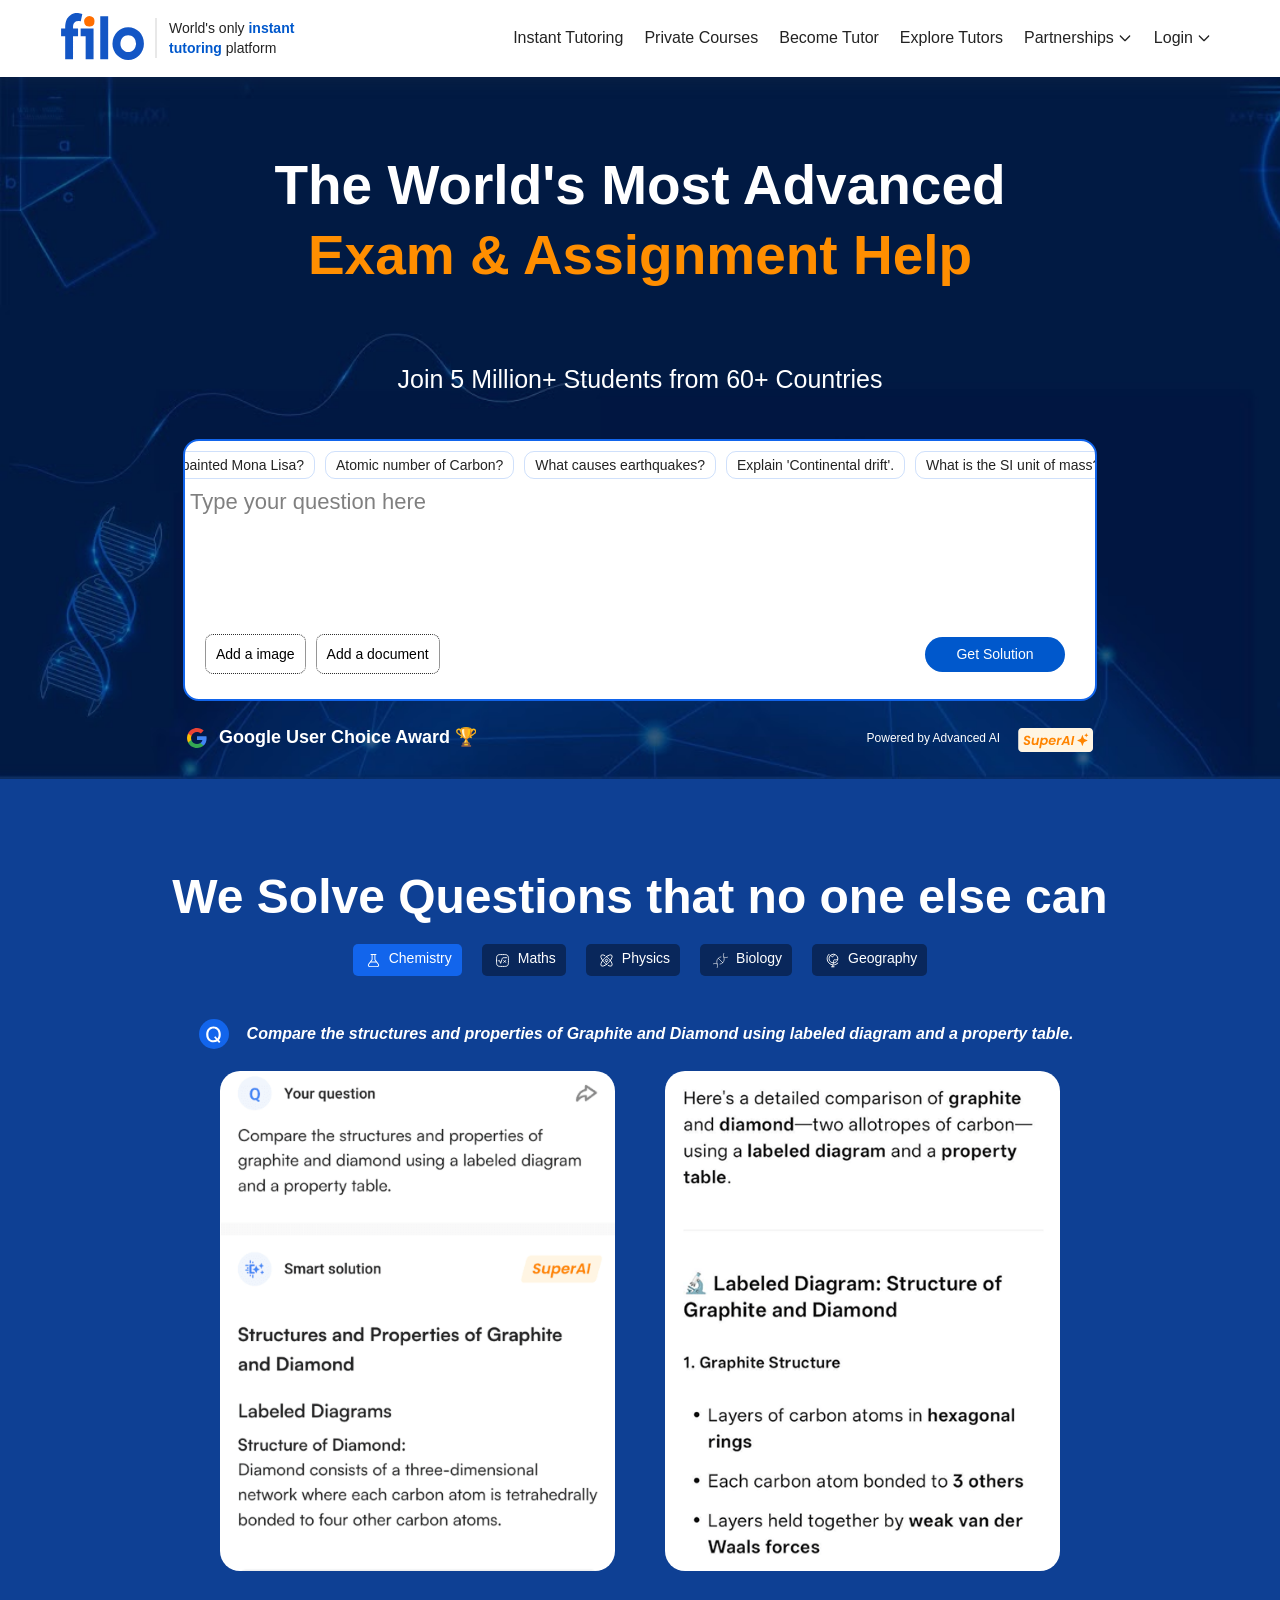
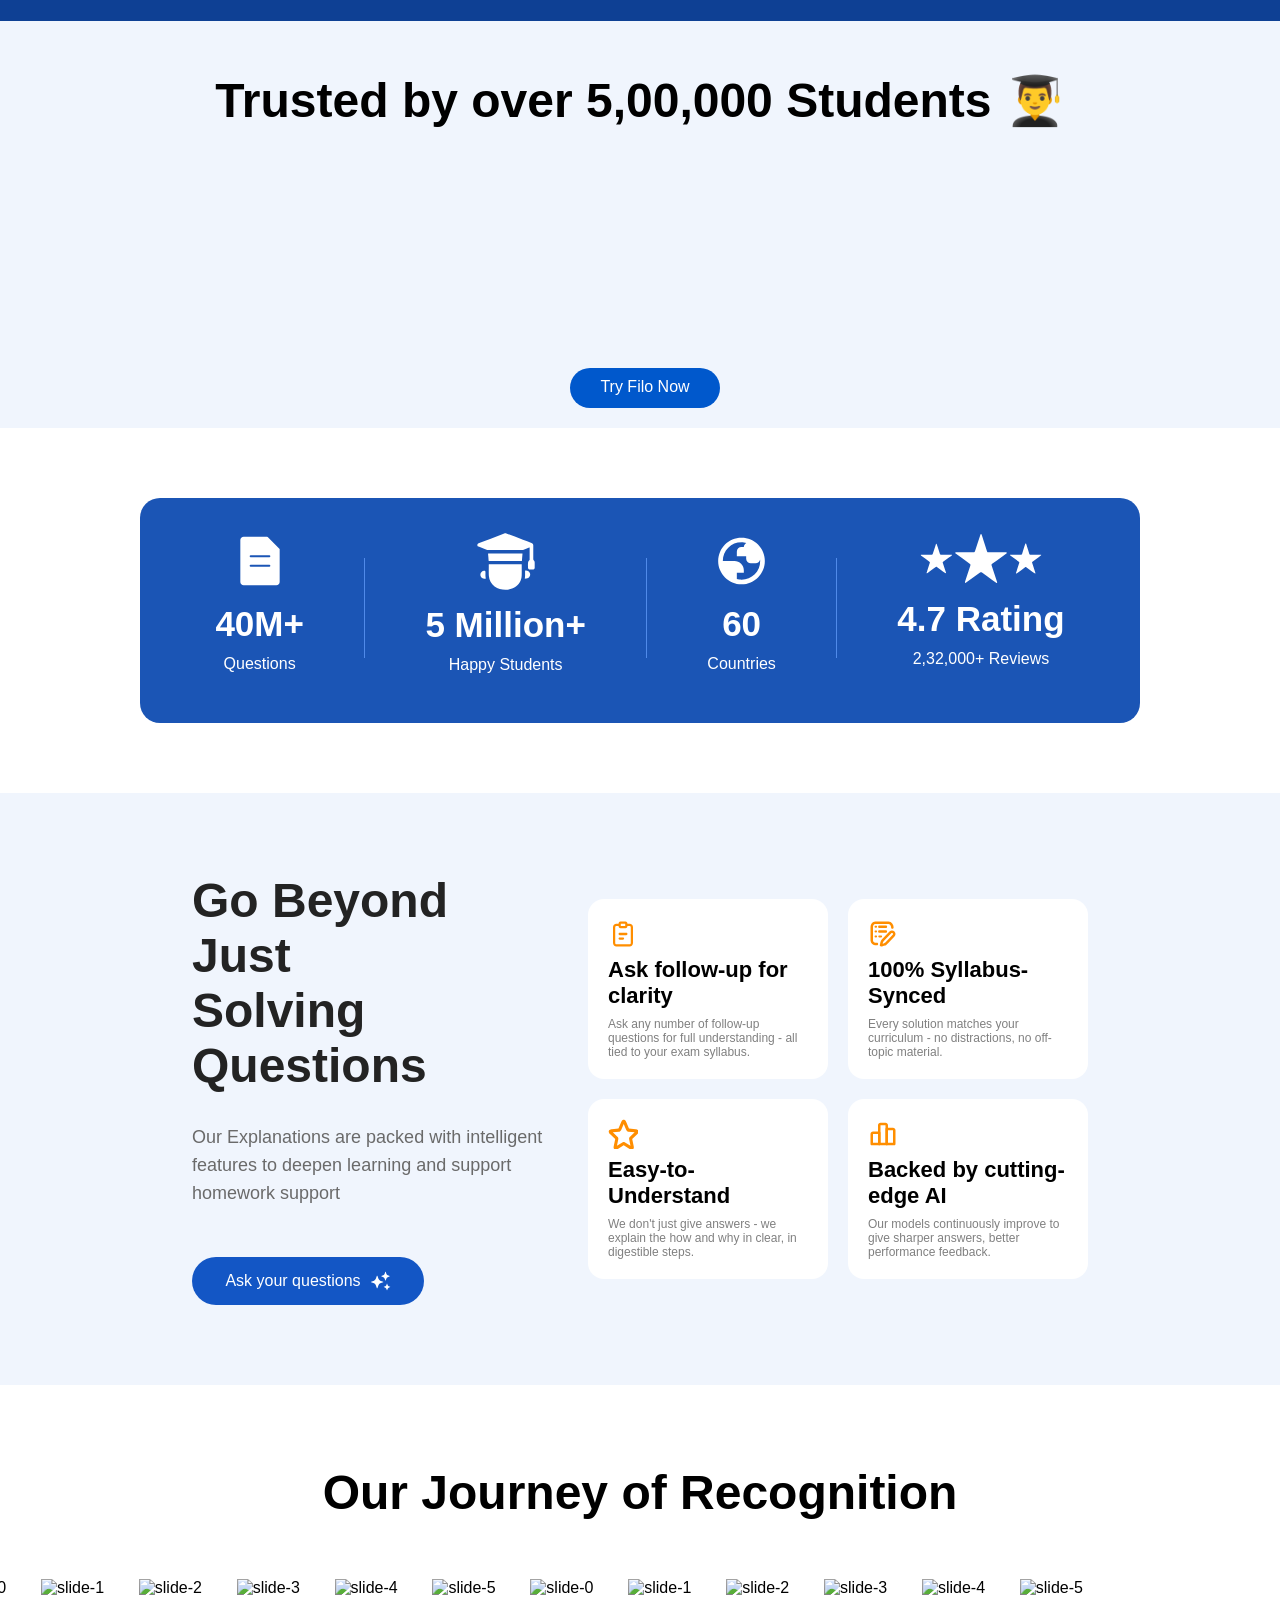
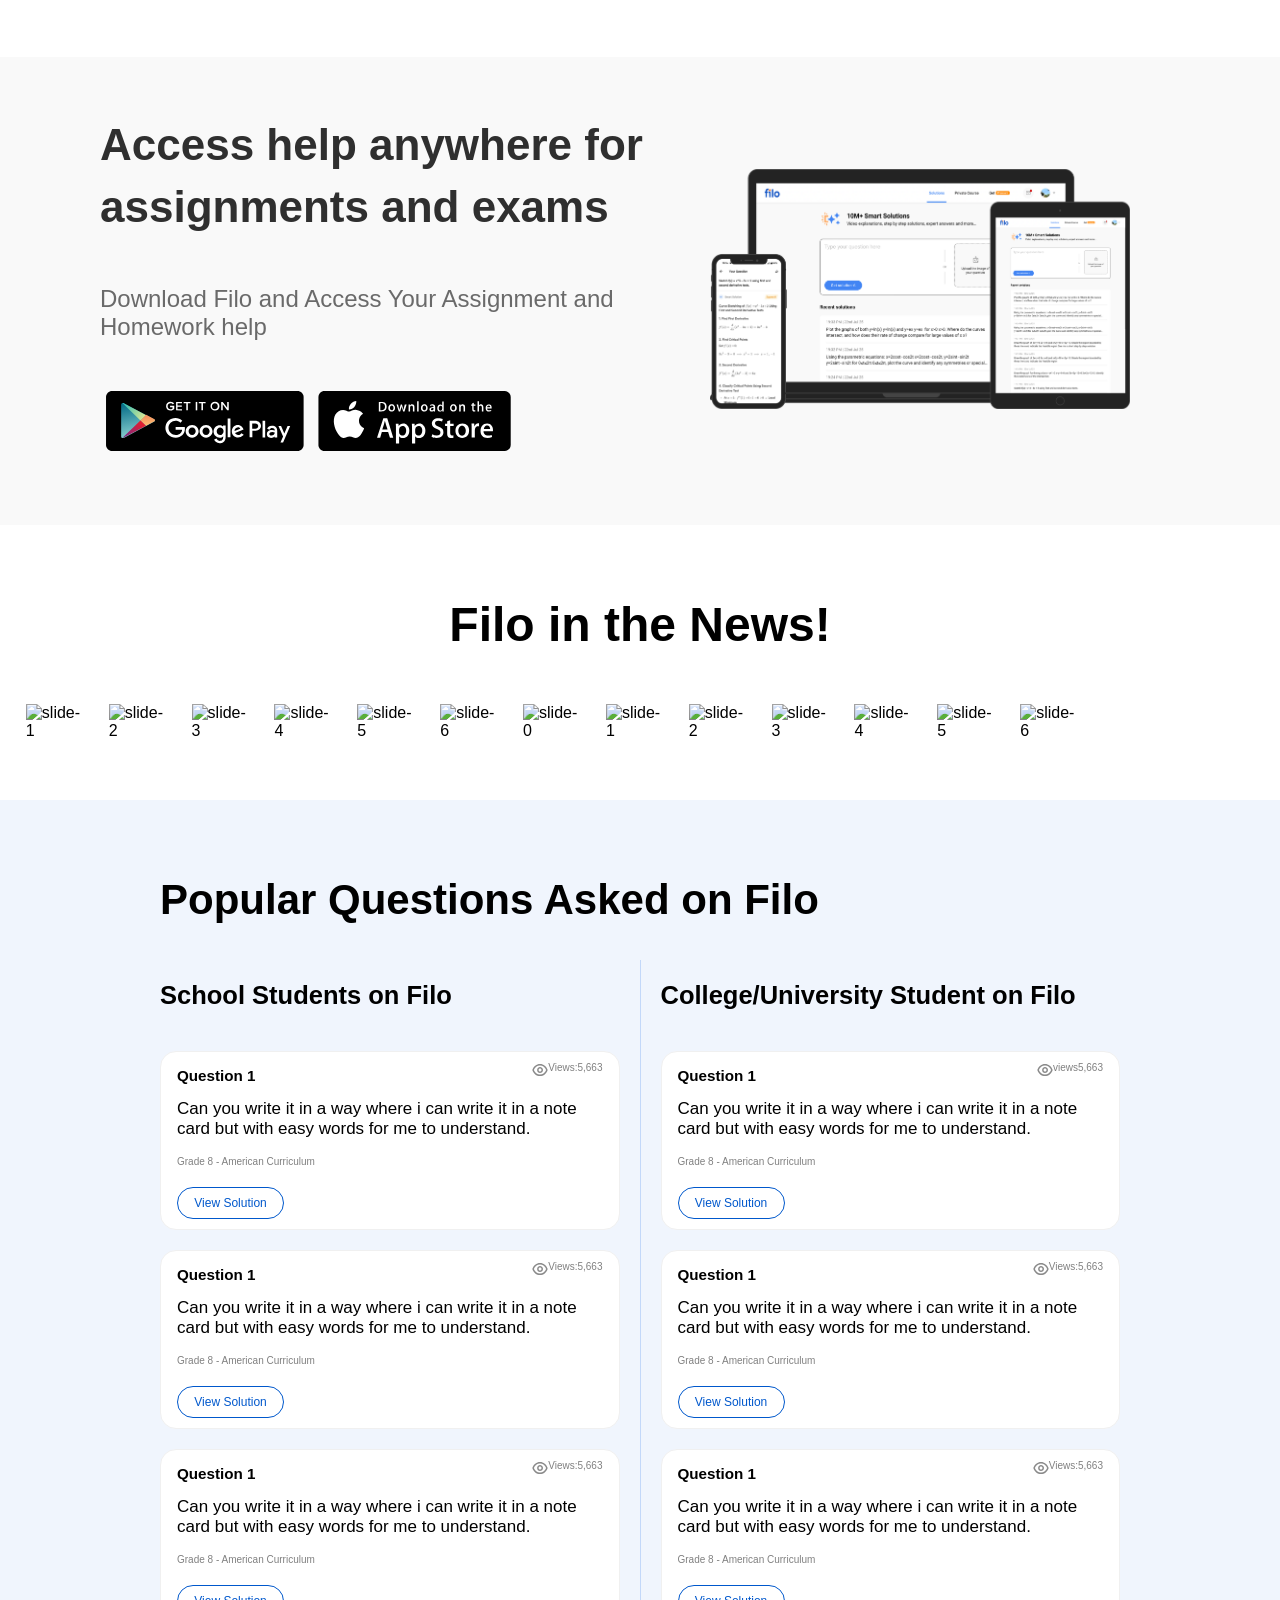
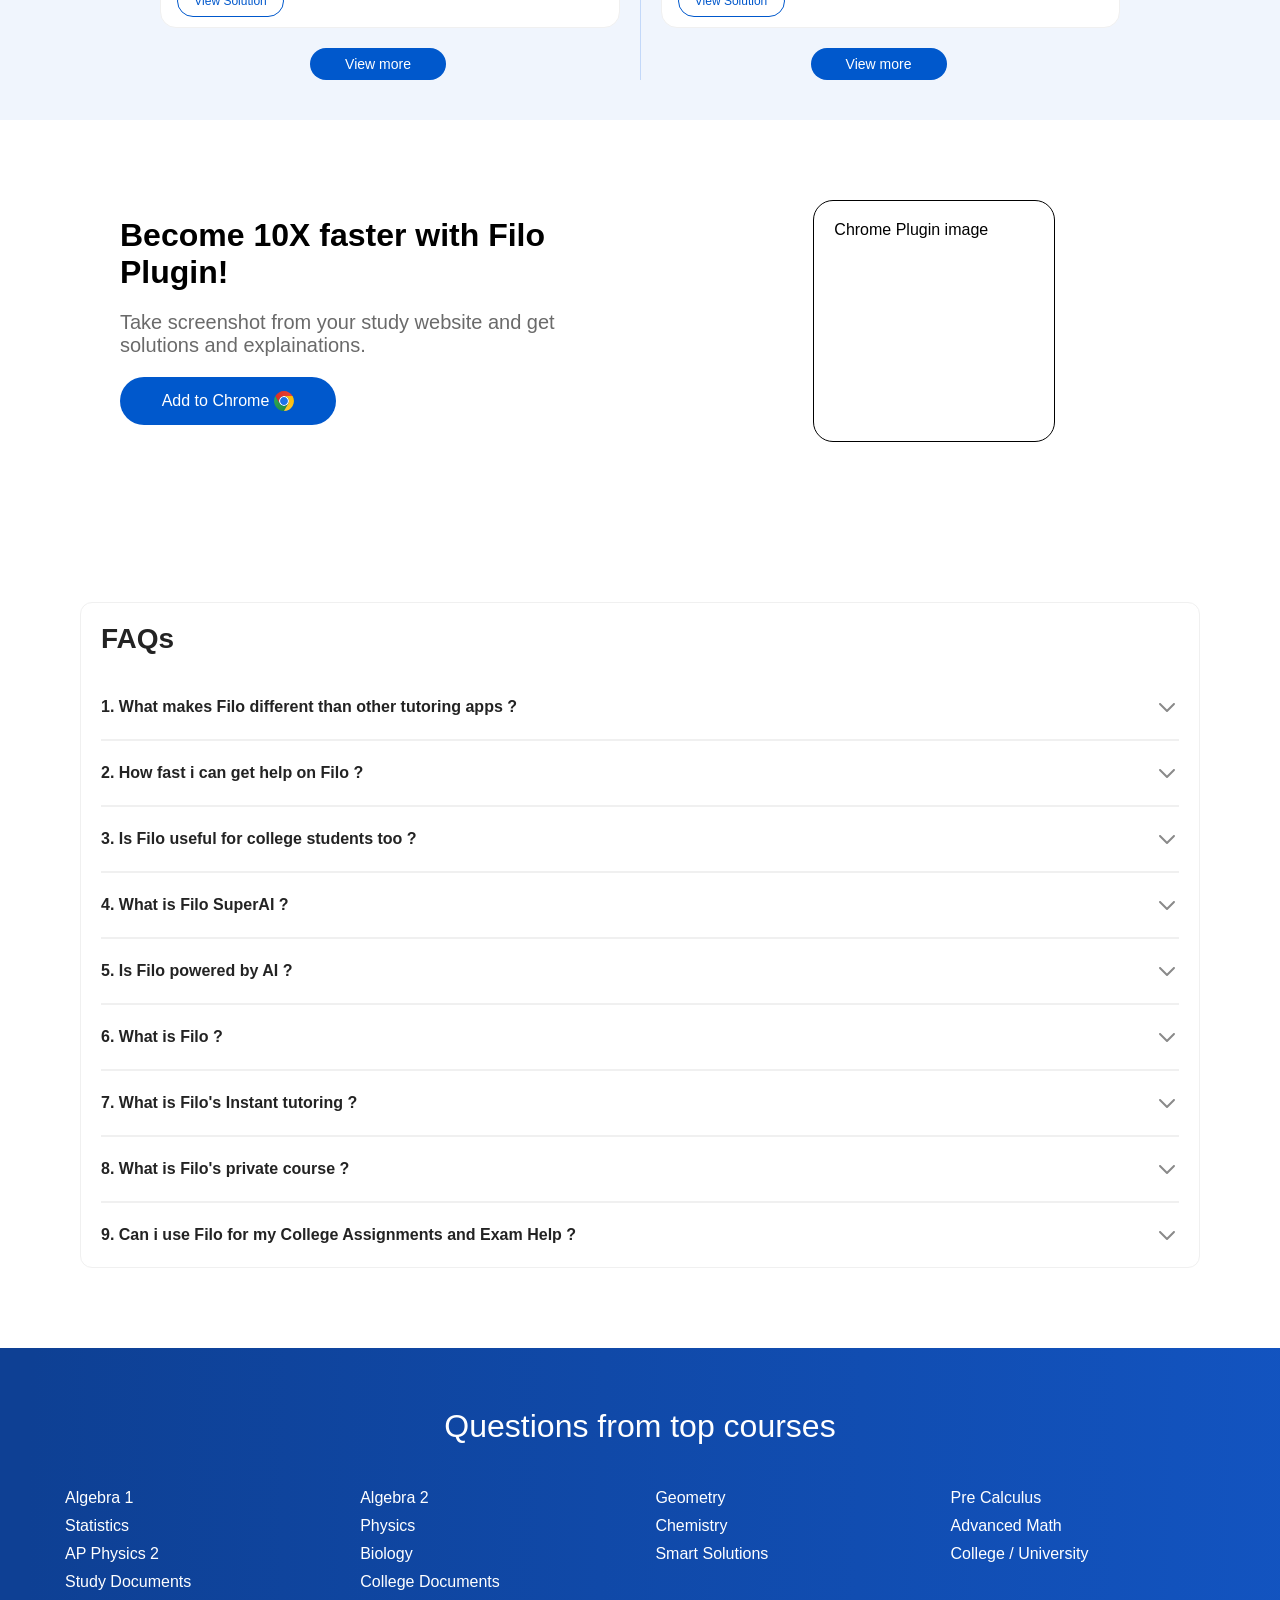
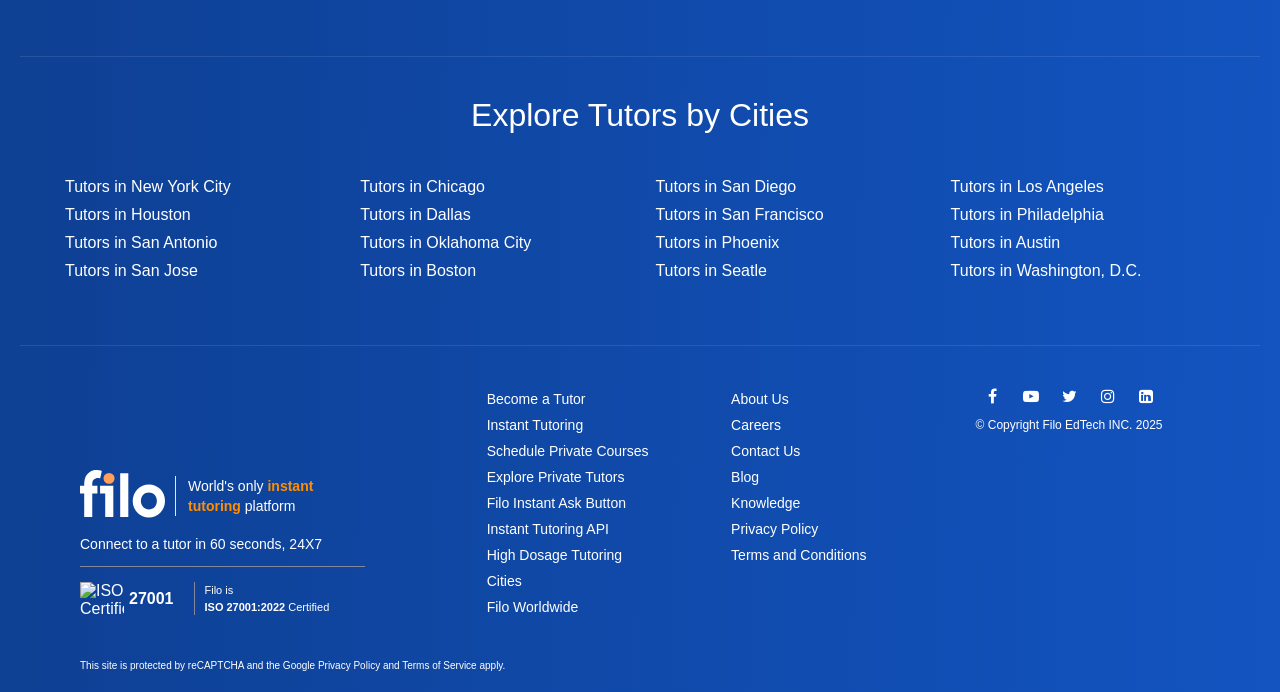
==== commit c6568180: "code fixes" ====
--- a/index.html
+++ b/index.html
@@ -10,6 +10,7 @@
   <body>
 
     <!-- ---- ---- Section 1 ---- ---- -->
+    
     <div class="container">
       <div class="navbar">
         <div class="logoside">
@@ -47,6 +48,7 @@
     </div>
 
     <!-- ---- ---- Section 2 ---- ---- -->
+    
     <div class="section">
       <div class="section-container">
         <h1 class="section2-text">
@@ -99,6 +101,7 @@
     </div>
 
     <!-- ---- ---- Section 3 ---- ---- -->
+    
     <div class="comparison">
       <div class="hc">We Solve Questions that no one else can</div>
       <div class="subjects">
@@ -123,6 +126,7 @@
     </div>
 
     <!-- ---- ---- Section 4 ---- ---- -->
+    
     <div class="trynow">
       <h1>Trusted by over 5,00,000 Students 👨‍🎓</h1>
       <div class="videos">
@@ -148,6 +152,7 @@
     </div>
 
     <!-- ---- ---- Section 5 ---- ---- -->
+    
     <div>
       <div class="rating">
         <div class="block">
@@ -178,6 +183,7 @@
     </div>
 
     <!-- ---- ---- Section 6 ---- ---- -->
+    
     <div class="gobeyond">
       <div class="leftside">
         <h2>Go Beyond Just<br>Solving Questions</h2>
@@ -214,6 +220,7 @@
     </div>
 
     <!-- ---- ---- Section 7 ---- ---- -->
+    
     <div class="filo-journey">
       <h2>Our Journey of Recognition</h2>
       <div class="cards-container">
@@ -235,6 +242,7 @@
     </div>
 
     <!-- ---- ---- Section 8 ---- ---- -->
+    
     <div class="accessanywhere">
       <div class="accessleft">
         <h2 class="maintext">Access help anywhere for<br>assignments and exams</h2>
@@ -250,6 +258,7 @@
     </div>
 
     <!-- ---- ---- Section 9 ---- ---- -->
+    
     <div class="news">
       <h1>Filo in the News!</h1>
       <div class="newsimg-container">
@@ -273,6 +282,7 @@
     </div>
 
     <!-- ---- ---- Section 10 ---- ---- -->
+    
     <div class="studentsonfilocontainer">
       <divs class="studentsonfilohead">
         <h1>Popular Questions Asked on Filo</h1>
@@ -399,6 +409,7 @@
     </div>
 
     <!-- ---- ---- Section 11 ---- ---- -->
+    
     <div class="chromeextension">
       <div class="ext">
         <div class="chromeheading">Become 10X faster with Filo<br>Plugin!</div>
@@ -414,6 +425,7 @@
     </div>
 
     <!-- ---- ---- Section 12 ---- ---- -->
+    
     <div class="faqs">
       <h2>FAQs</h2>
       <div style="margin: 0;">
@@ -483,6 +495,7 @@
     </div>
 
     <!-- ---- ---- Section 13 ---- ---- -->
+    
     <footer>
       <div class="footer1">
         <div class="footer-section">
--- a/style.css
+++ b/style.css
@@ -67,7 +67,7 @@
   margin: auto 0 auto auto;
   font-size: 16px;
   line-height: 24px;
-  font-weight: 300;
+  font-weight: 400;
   display: flex;
   text-align: center;
   gap: 5px;
@@ -177,7 +177,7 @@
   width: 900px;
   border-radius: 20px;
   color: #232323;
-  font-size: 25px;
+  font-size: 22px;
   font-weight: 500;
   outline: none;
 }
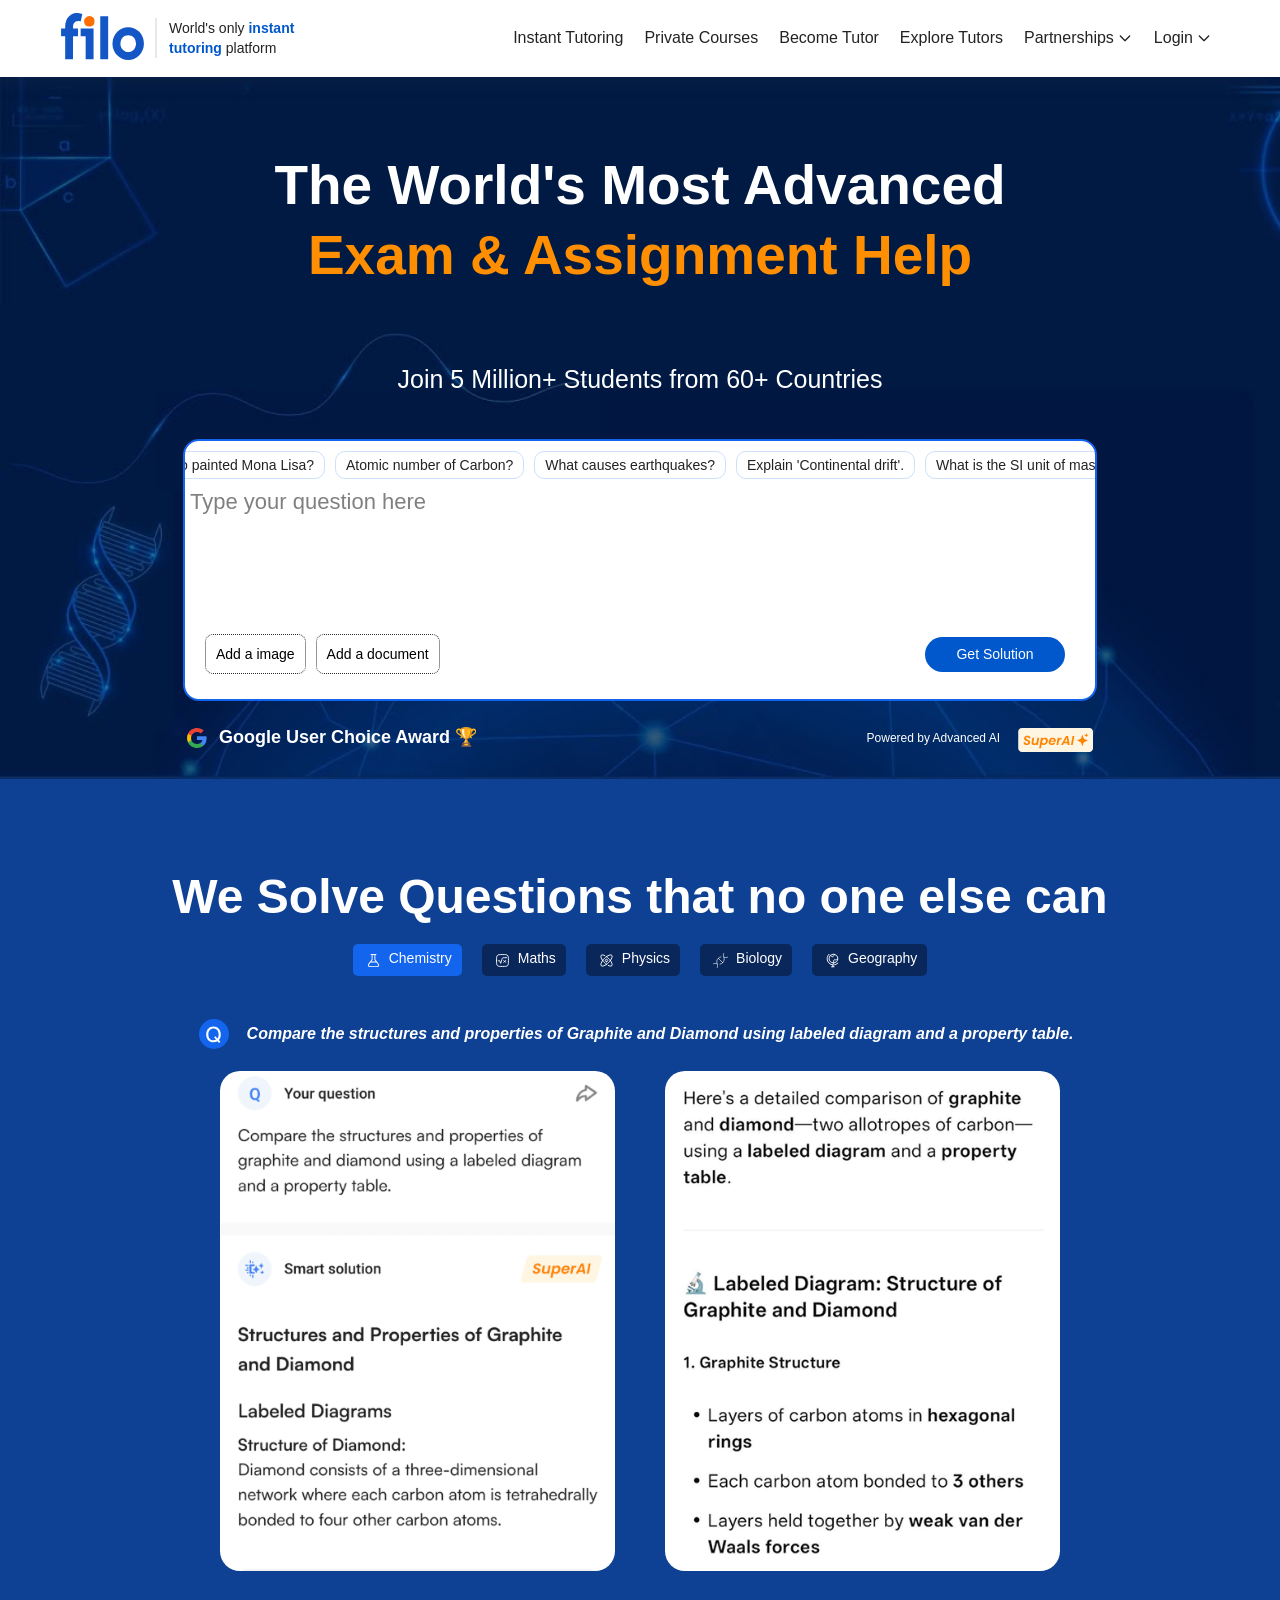
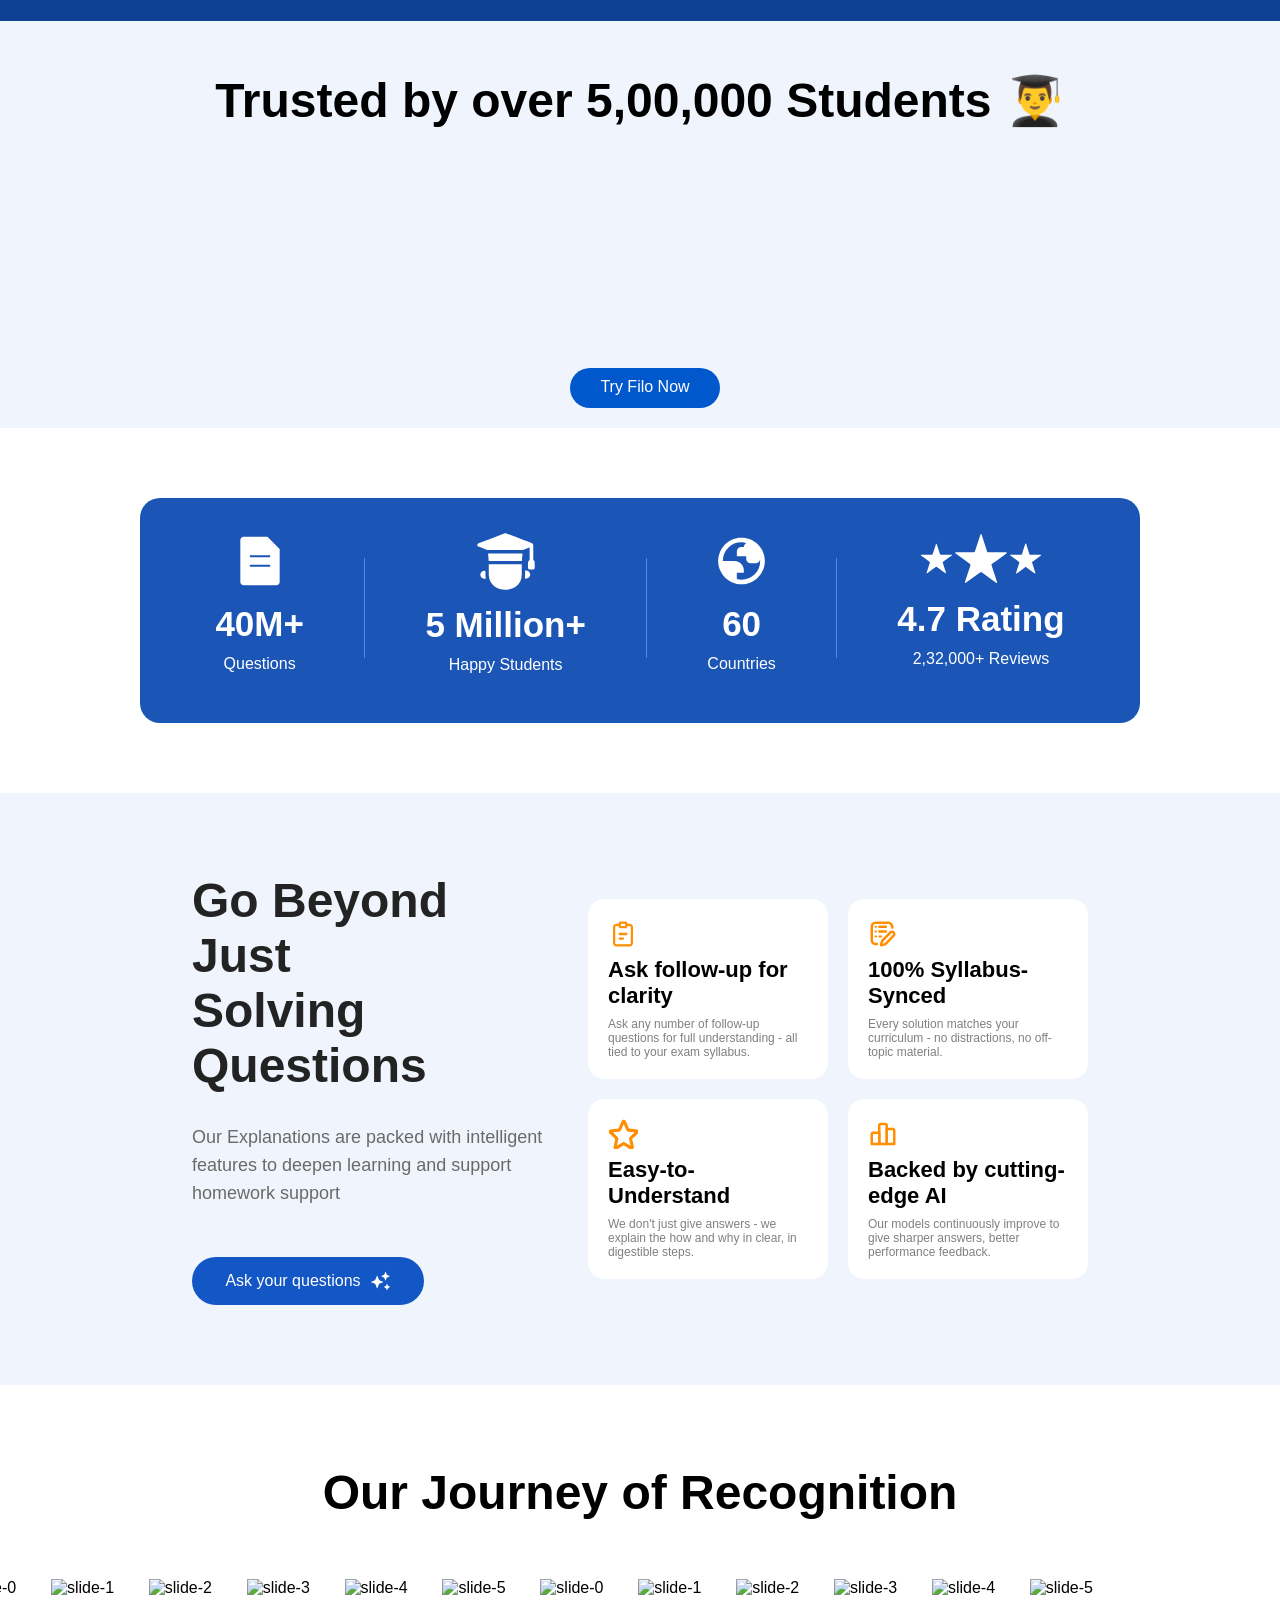
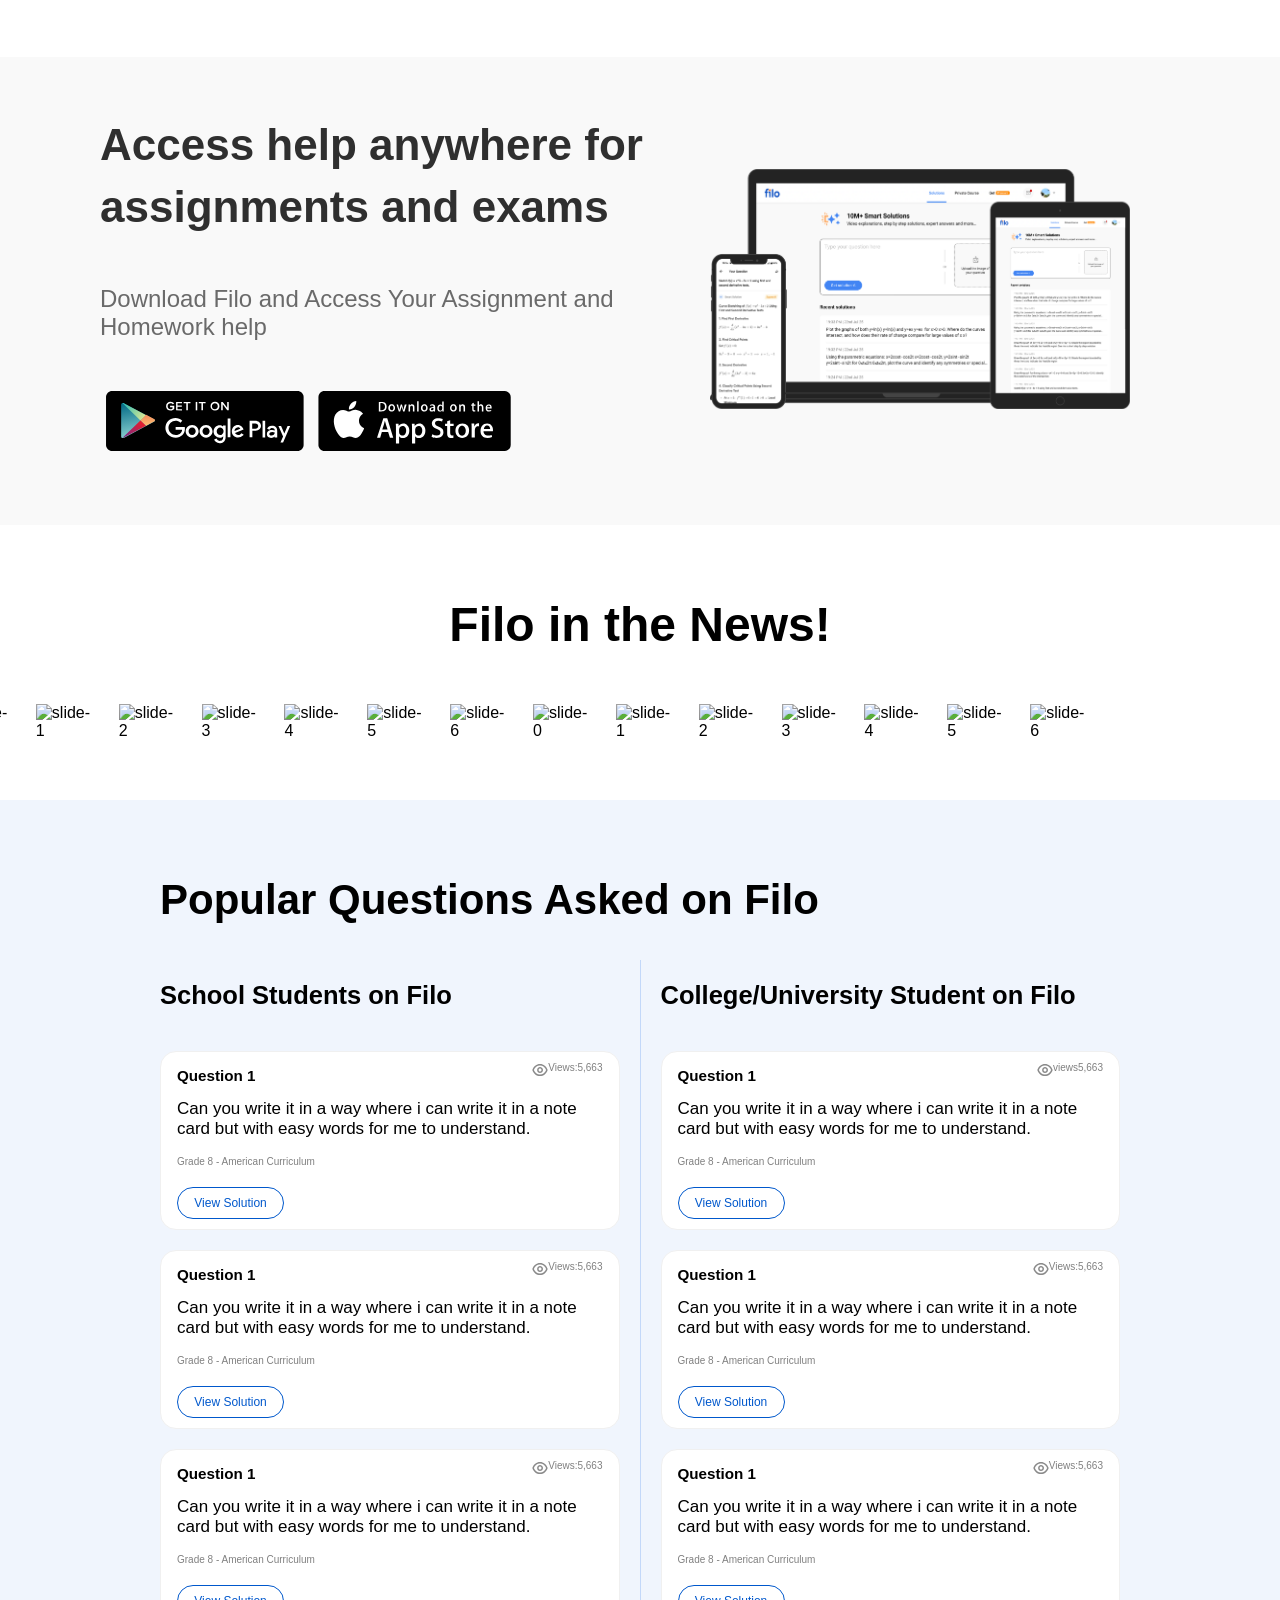
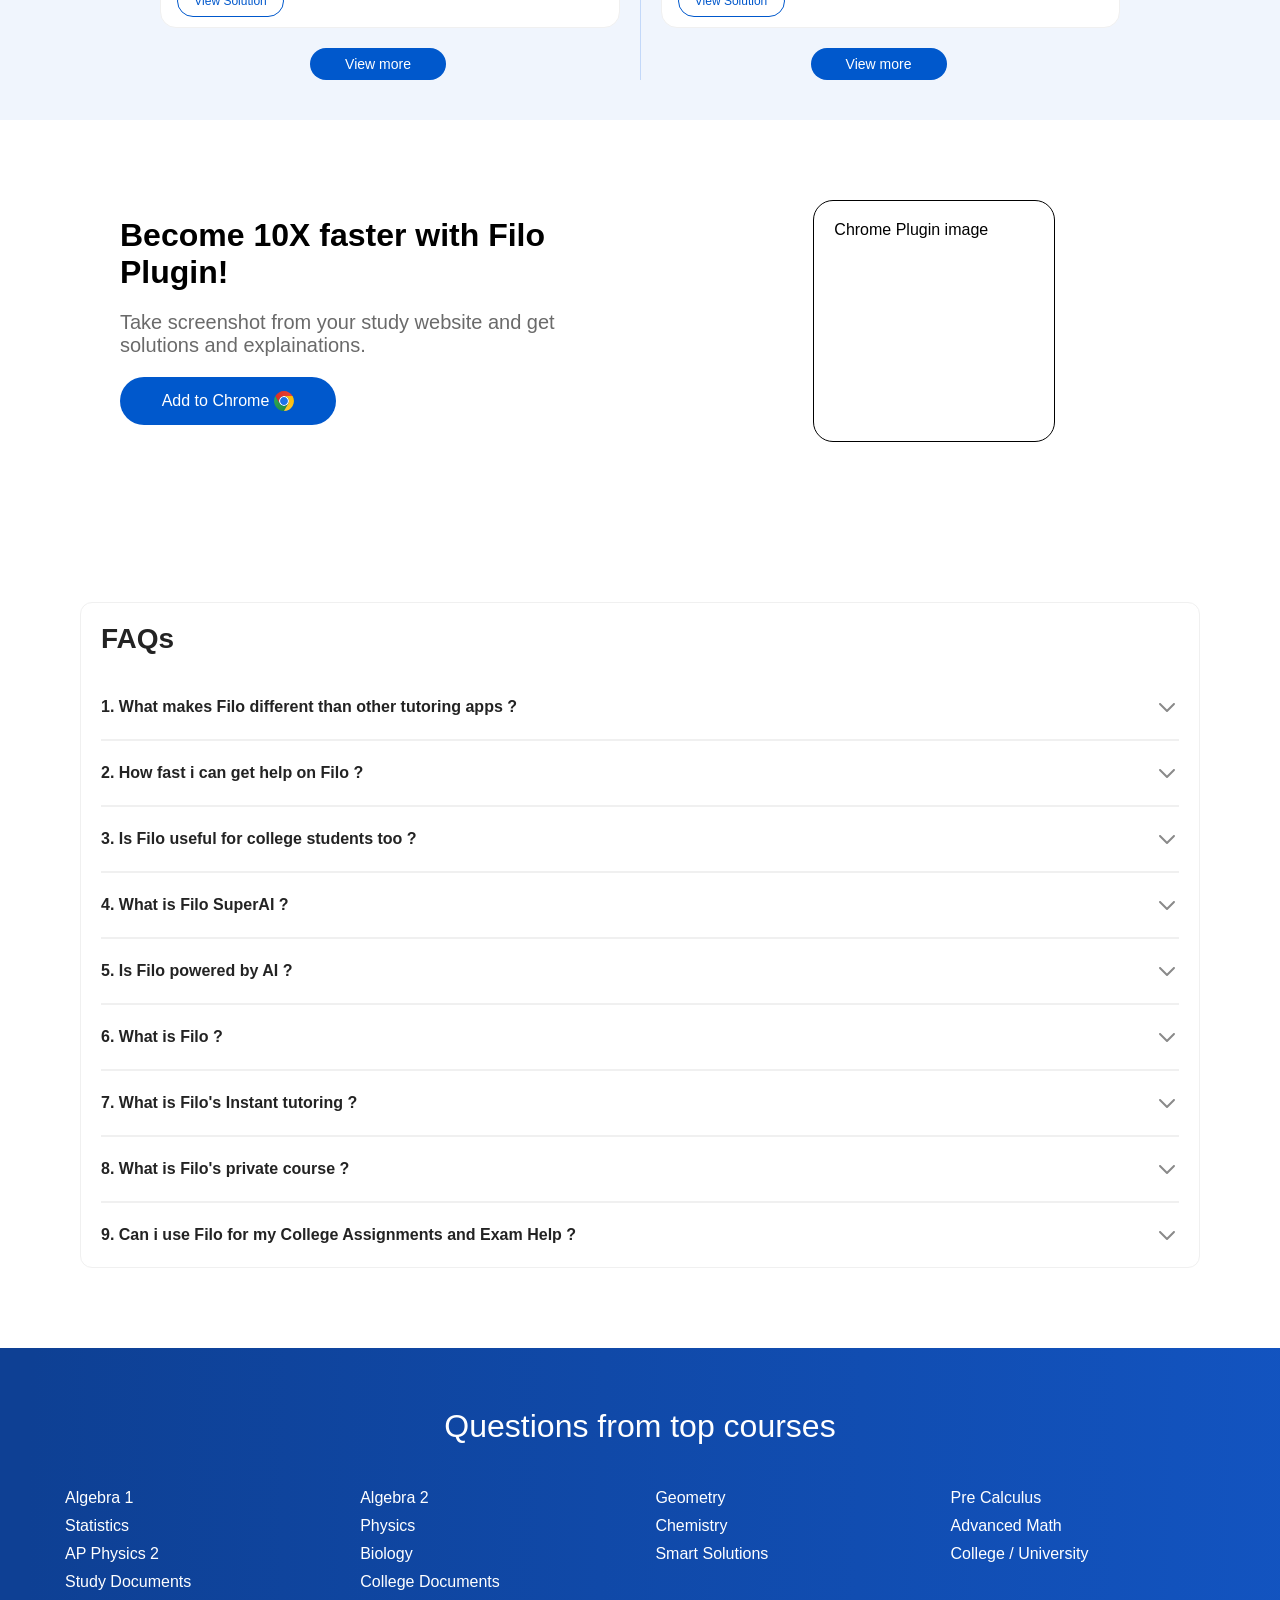
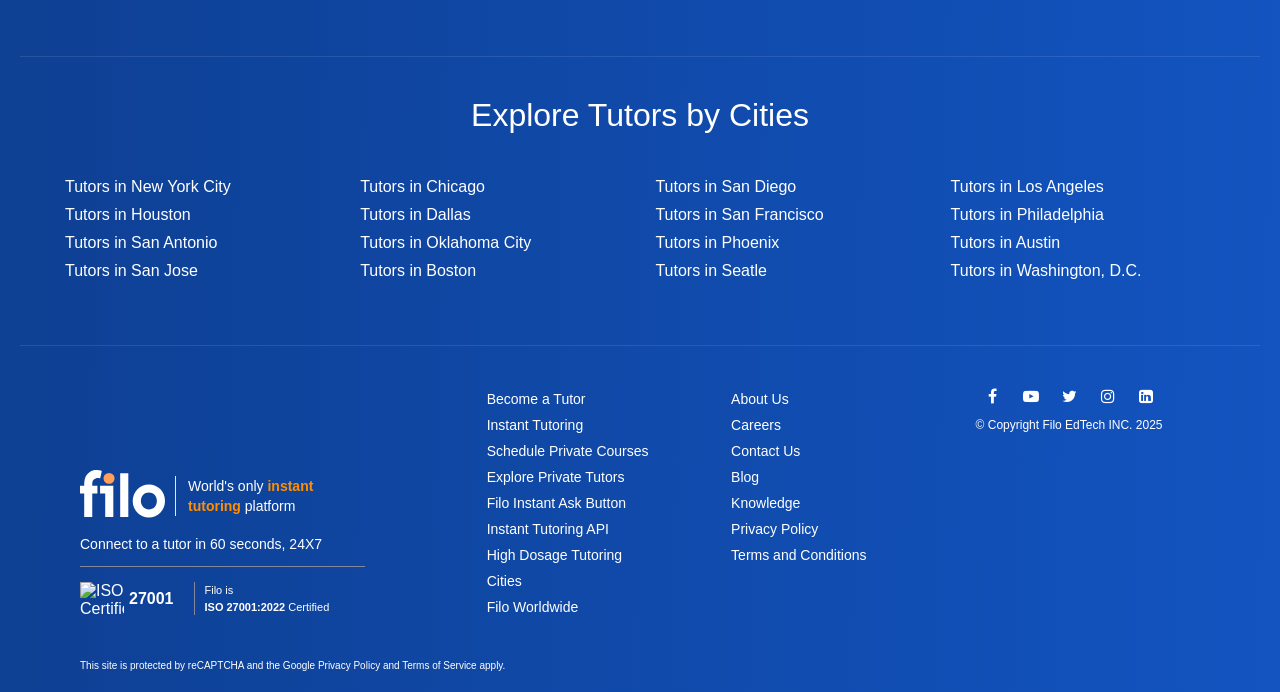
==== commit a9e69830: "textbox populated with click" ====
--- a/index.html
+++ b/index.html
@@ -58,7 +58,7 @@
         <h3 class="section2-text2">Join 5 Million+ Students from 60+ Countries</h3>
         <div class="textbox">
           <div class="questions-container">
-            <div class="questions">
+            <div class="questions" onclick="populateTextbox()">
               <div class="eachquestion">What is global warming?</div>
               <div class="eachquestion">Who painted Mona Lisa?</div>
               <div class="eachquestion">Atomic number of Carbon?</div>
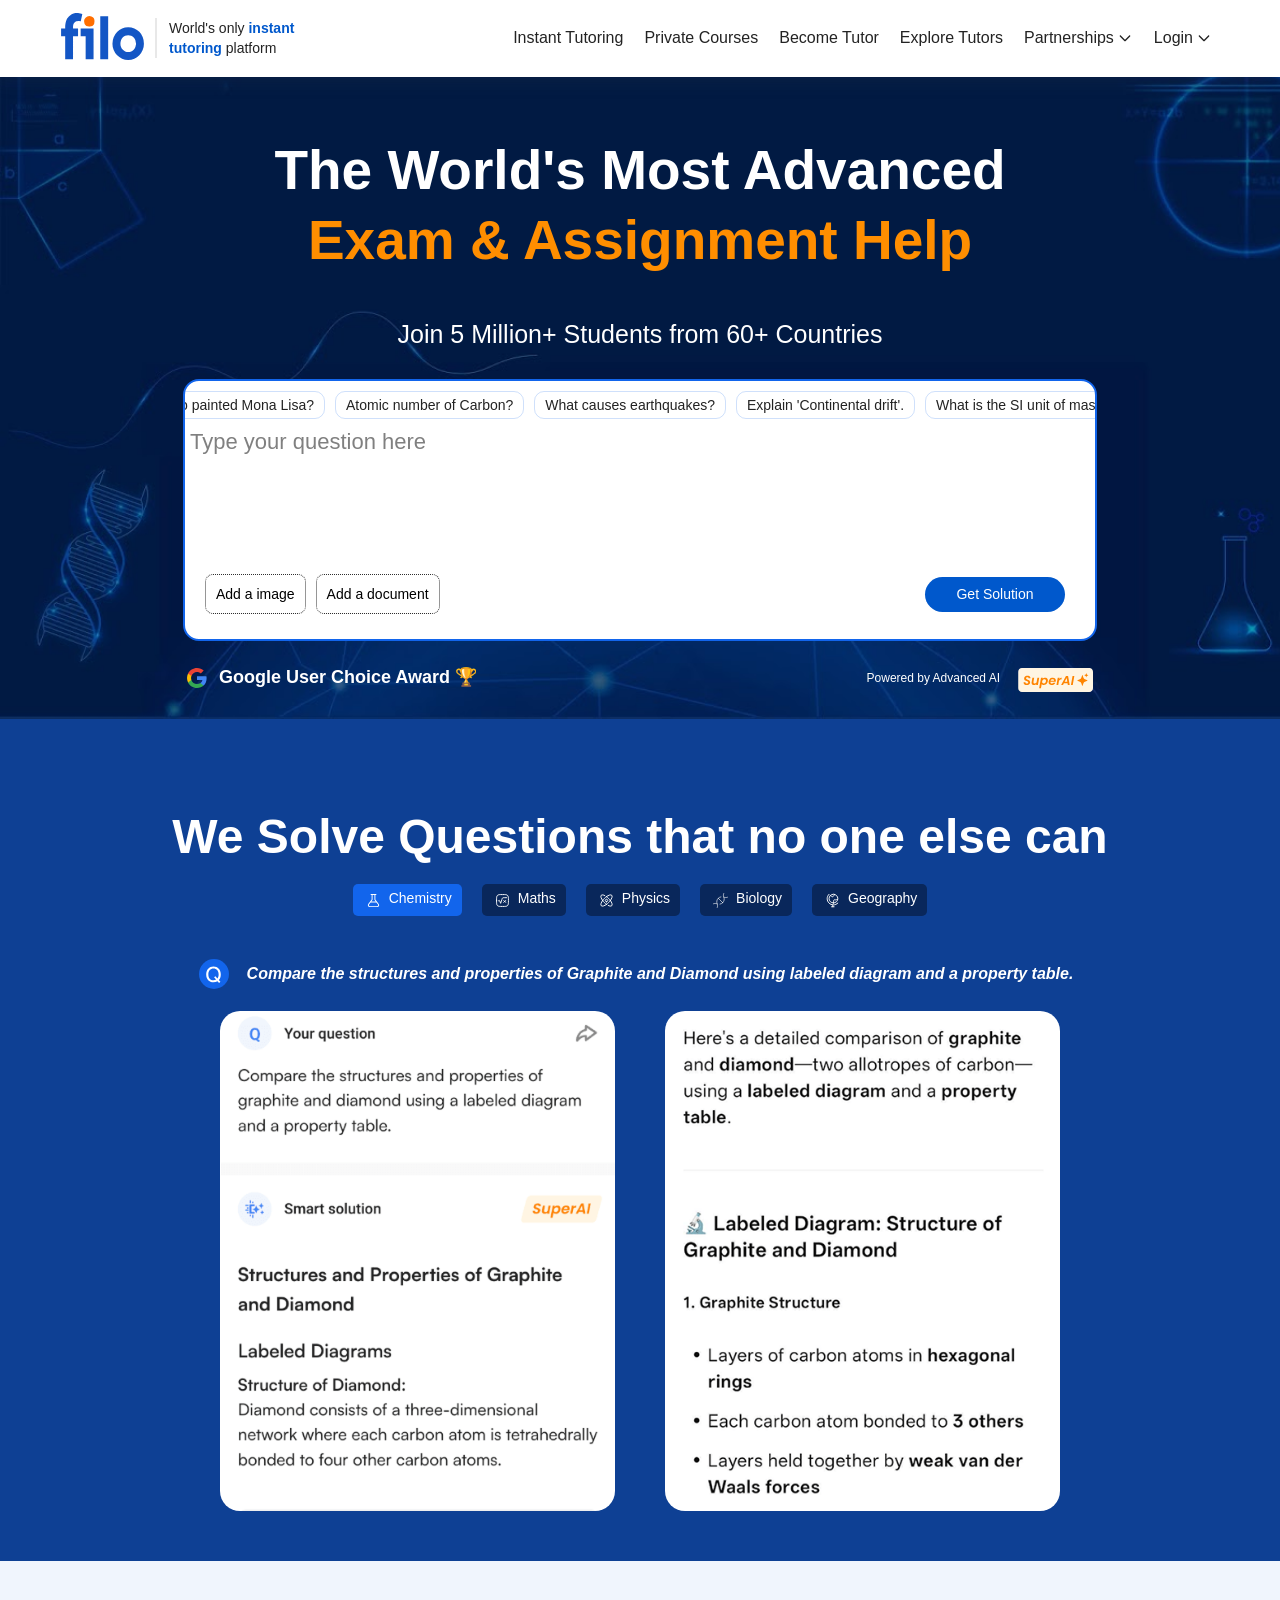
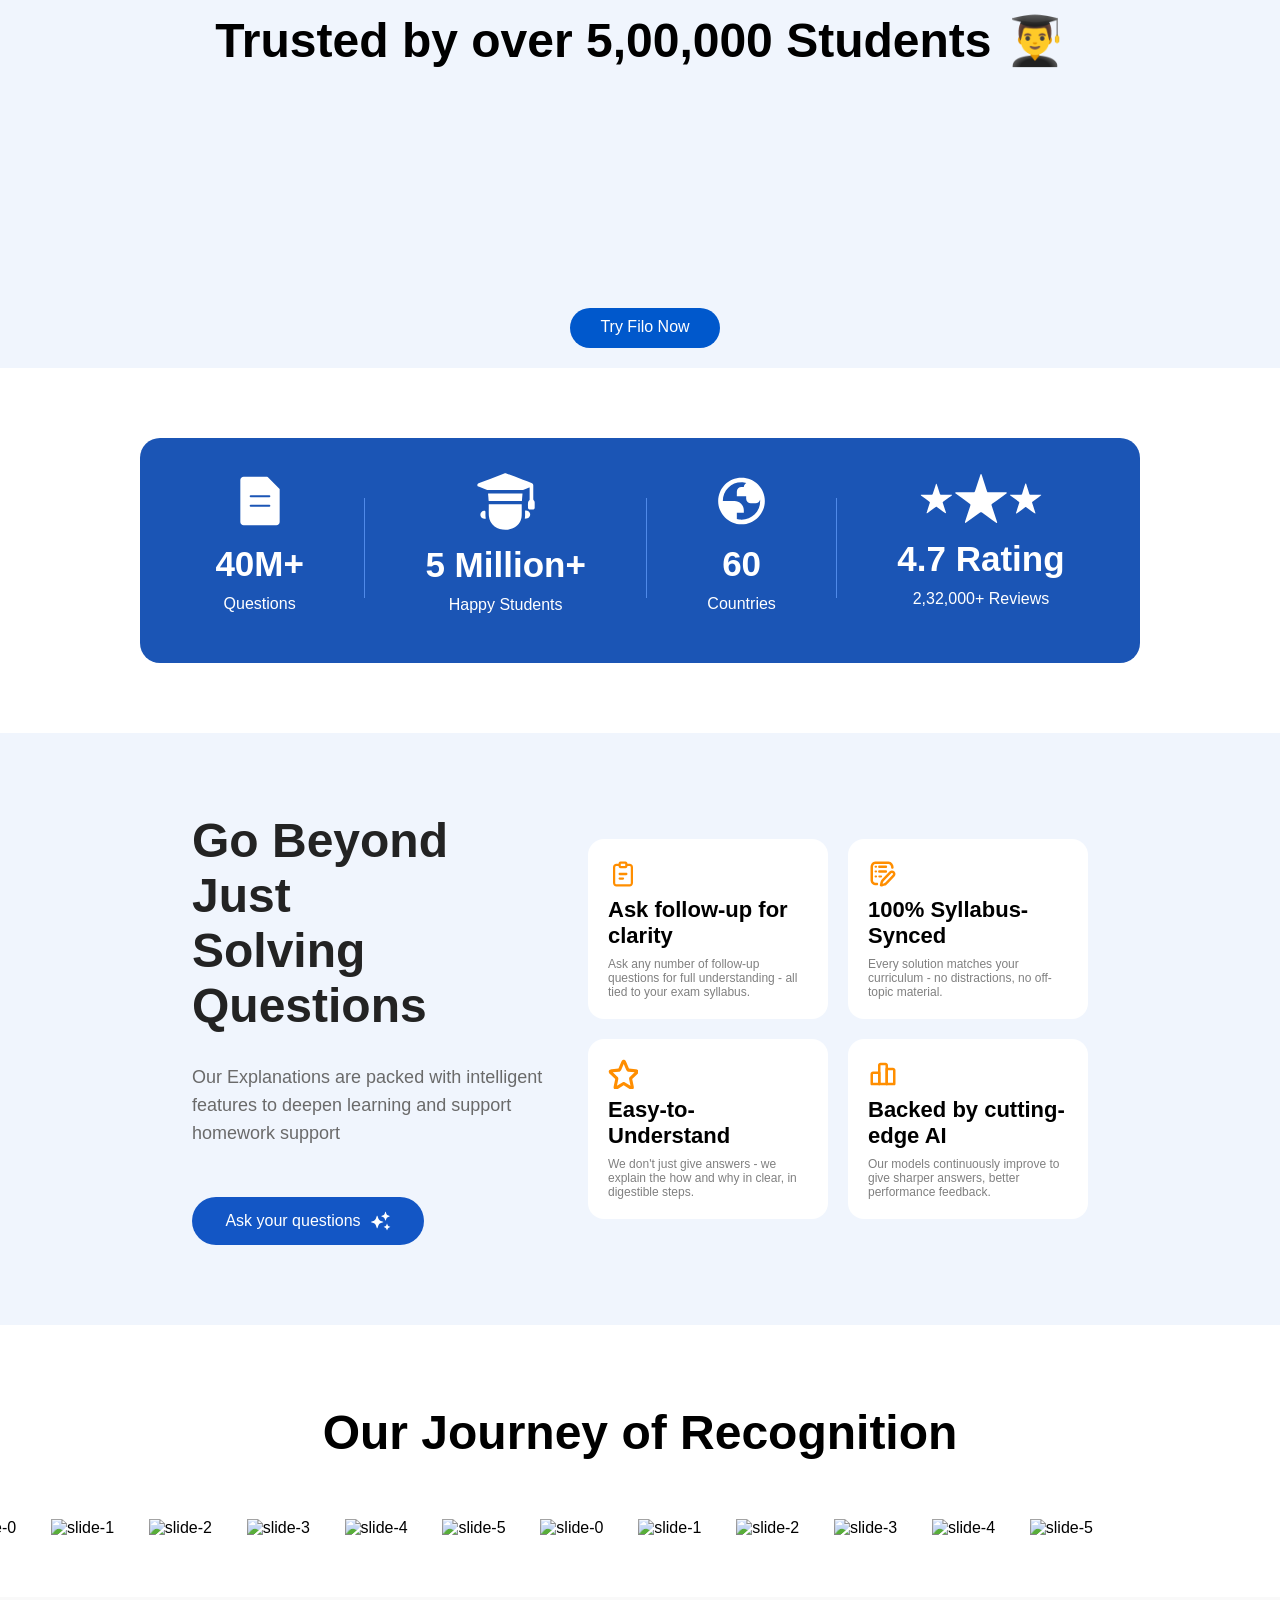
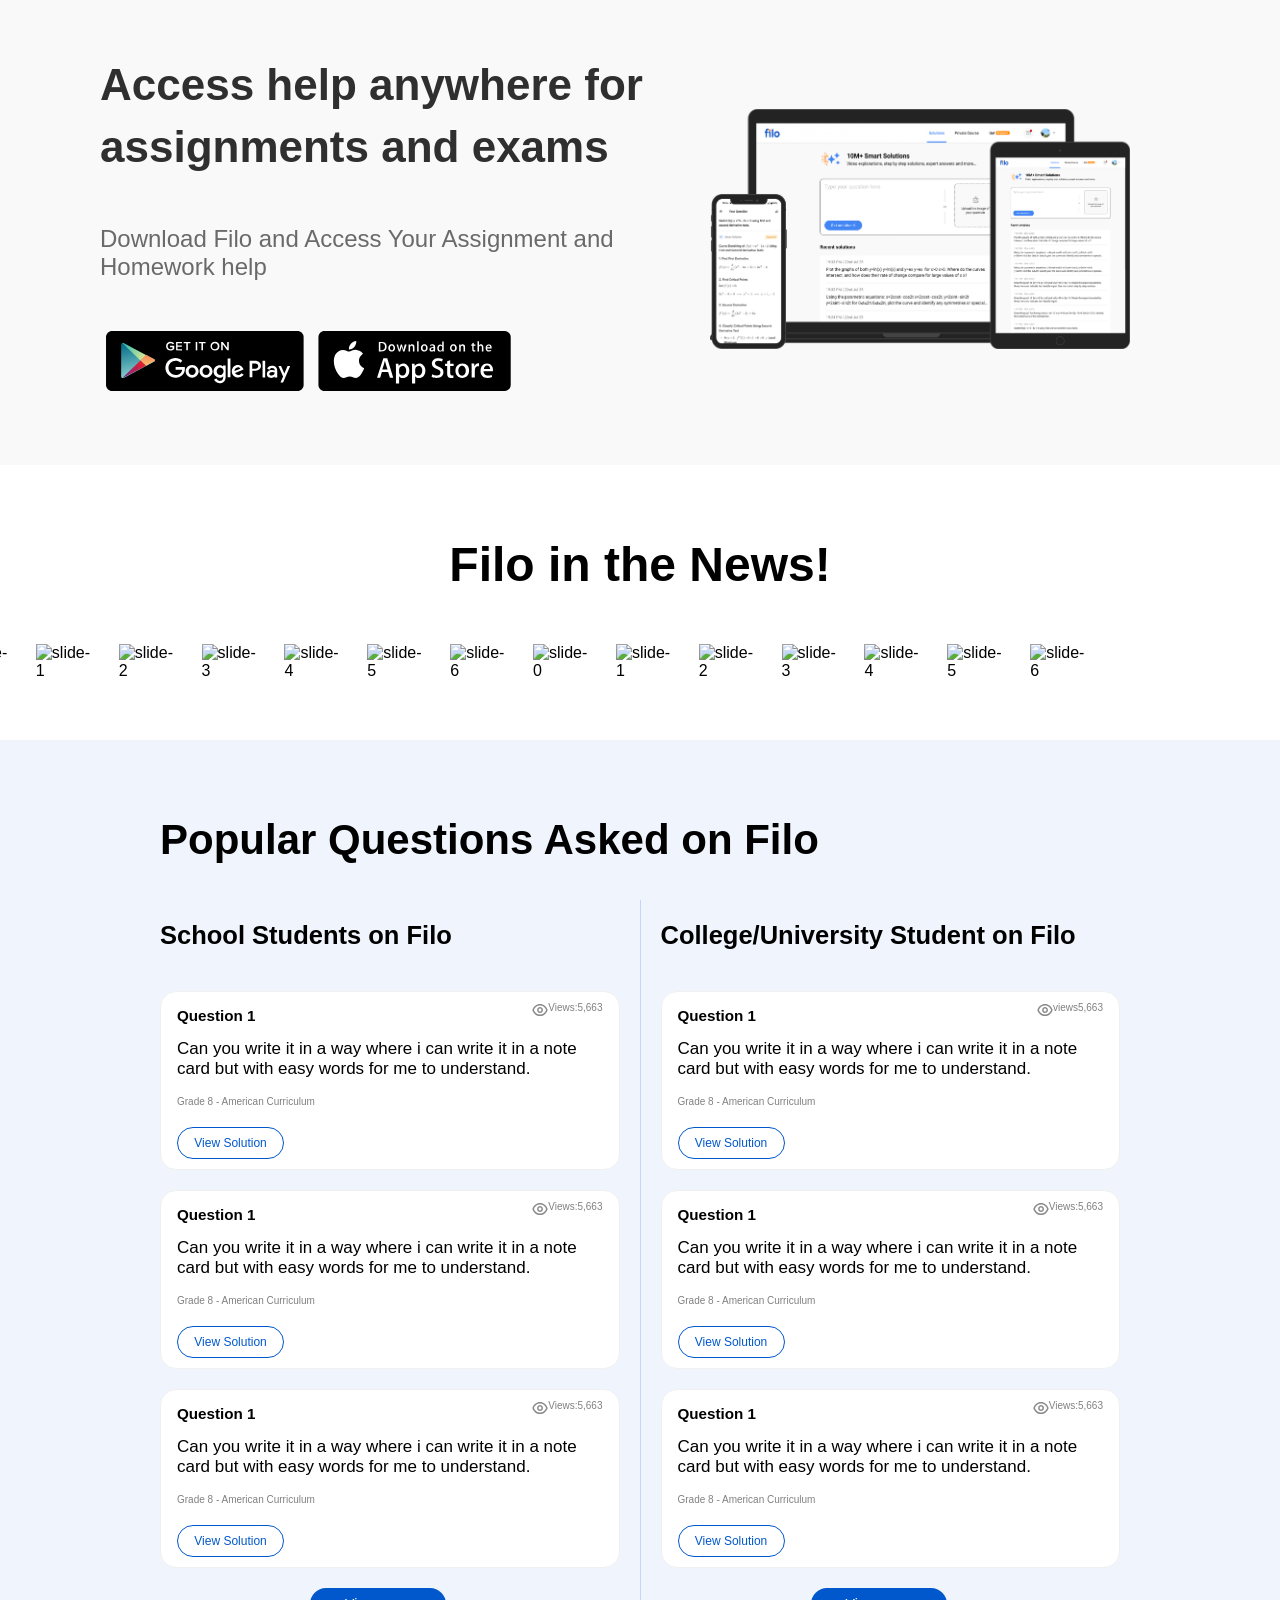
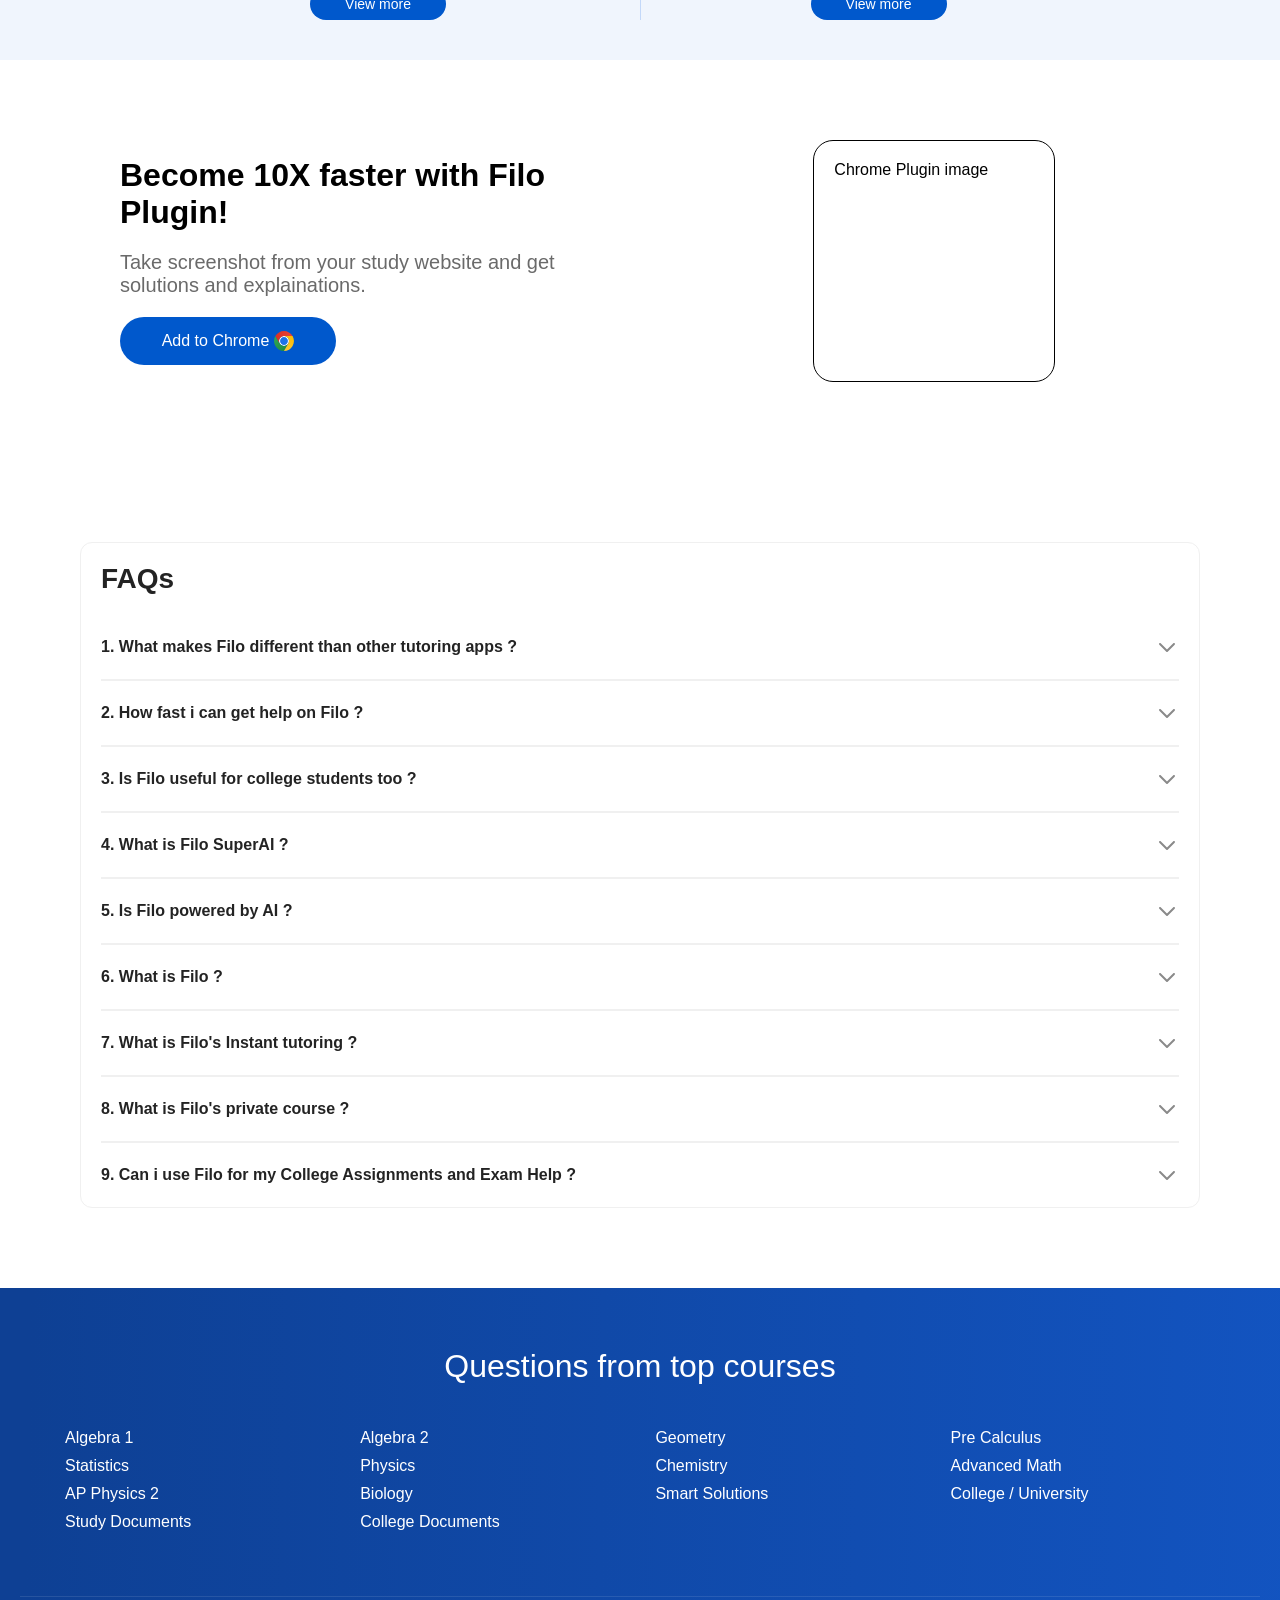
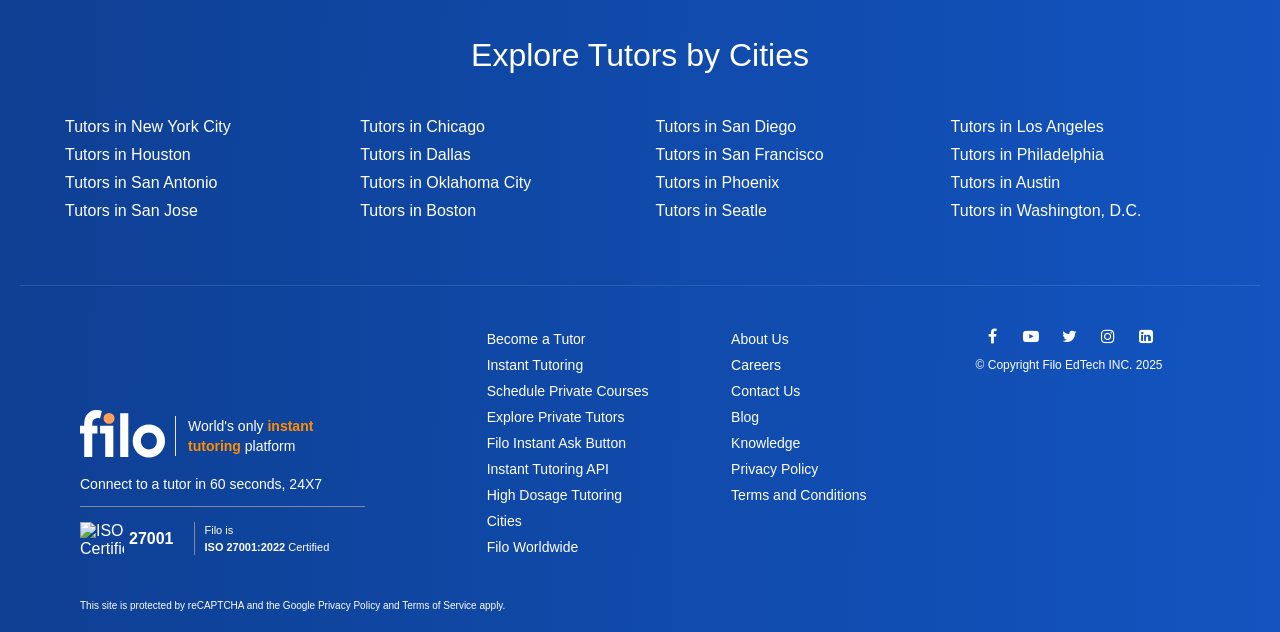
==== commit 5daf710e: "folder structure created" ====
--- a/index.html
+++ b/index.html
@@ -2,7 +2,7 @@
 <html>
   <head>
     <title>Filo: The World's Best Study Help</title>
-    <link rel="stylesheet" href="style.css">
+    <link rel="stylesheet" href="./src/styles/style.css">
     <link rel="stylesheet" href="https://cdnjs.cloudflare.com/ajax/libs/font-awesome/4.7.0/css/font-awesome.min.css">
     <link rel="stylesheet" type="text/css" href="loading.css"/>
   </head>
@@ -14,7 +14,7 @@
     <div class="container">
       <div class="navbar">
         <div class="logoside">
-          <a><img src="logo.svg" class="logoImg"></a>
+          <a><img src="./src/images/logo.svg" class="logoImg"></a>
           <a>
             <div class="logotext">
               World's only 
@@ -89,12 +89,12 @@
         </div>
         <div class="belowtext">
           <div class="belowtext-bottom">
-            <img src="google-icon.svg" height="20px" width="20px">
+            <img src="./src/images/google-icon.svg" height="20px" width="20px">
             <div style="font-size: 18px; font-weight: 600;">Google User Choice Award 🏆</div>
           </div>
           <div class="belowtext-bottom">
             <div style="padding: 5px; font-size: 12px; font-weight: 500;">Powered by Advanced AI</div>
-            <img src="super-ai.svg">
+            <img src="./src/images/super-ai.svg">
           </div>
         </div>
       </div>
@@ -105,22 +105,22 @@
     <div class="comparison">
       <div class="hc">We Solve Questions that no one else can</div>
       <div class="subjects">
-        <div class="sub" id="chemimg"><img src="chemistry.svg"><div>Chemistry</div></div>
-        <div class="sub" id="mathimg"><img src="math.svg"><div>Maths</div></div>
-        <div class="sub" id="phyimg"><img src="physics.svg"><div>Physics</div></div>
-        <div class="sub" id="bioimg"><img src="biology.svg"><div>Biology</div></div>
-        <div class="sub" id="geoimg"><img src="geography.svg"><div>Geography</div></div>
+        <div class="sub" id="chemimg"><img src="./src/images/chemistry.svg"><div>Chemistry</div></div>
+        <div class="sub" id="mathimg"><img src="./src/images/math.svg"><div>Maths</div></div>
+        <div class="sub" id="phyimg"><img src="./src/images/physics.svg"><div>Physics</div></div>
+        <div class="sub" id="bioimg"><img src="./src/images/biology.svg"><div>Biology</div></div>
+        <div class="sub" id="geoimg"><img src="./src/images/geography.svg"><div>Geography</div></div>
       </div>
       <div class="ques">
-        <img src="question-icon.svg">
+        <img src="./src/images/question-icon.svg">
         <div class="changingques">Compare the structures and properties of Graphite and Diamond using labeled diagram and a property table.</div>
       </div>
       <div class="diffsol">
         <div class="scrollimg">
-          <img src="chem-filo.png" class="filoimage">
+          <img src="./src/images/chem-filo.png" class="filoimage">
         </div>
         <div class="scrollimg">
-          <img src="chem-gpt.png" class="chatgptimage">
+          <img src="./src/images/chem-gpt.png" class="chatgptimage">
         </div>
       </div>
     </div>
@@ -156,25 +156,25 @@
     <div>
       <div class="rating">
         <div class="block">
-          <img src="question.svg">
+          <img src="./src/images/question.svg">
           <div class="one">40M+</div>
           <div>Questions</div>
         </div>
         <div class="line"></div>
         <div class="block">
-          <img src="student.svg">
+          <img src="./src/images/student.svg">
           <div class="one">5 Million+</div>
           <div>Happy Students</div>
         </div>
         <div class="line"></div>
         <div class="block">
-          <img src="country.svg">
+          <img src="./src/images/country.svg">
           <div class="one">60</div>
           <div>Countries</div>
         </div>
         <div class="line"></div>
         <div class="block">
-          <img src="ratings.svg">
+          <img src="./src/images/ratings.svg">
           <div class="one">4.7 Rating</div>
           <div>2,32,000+ Reviews</div>
         </div>
@@ -191,7 +191,7 @@
         <div class="leftsidebutton">
           <button>
             <p>Ask your questions</p>
-            <img src="generate-solution.svg" class="leftsidebuttonimg">
+            <img src="./src/images/generate-solution.svg" class="leftsidebuttonimg">
           </button>
         </div>
       </div>
@@ -248,12 +248,12 @@
         <h2 class="maintext">Access help anywhere for<br>assignments and exams</h2>
         <div class="accesstext">Download Filo and Access Your Assignment and<br>Homework help</div>
         <div class="download">
-          <div><img src="playstore.svg"></div>
-          <div><img src="appstore.svg"></div>
+          <div><img src="./src/images/playstore.svg"></div>
+          <div><img src="./src/images/appstore.svg"></div>
         </div>
       </div>
       <div>
-        <img src="app-download.png" class="accessright">
+        <img src="./src/images/app-download.png" class="accessright">
       </div>
     </div>
 
@@ -294,7 +294,7 @@
               <div class="layoutquestion">
                 <h3>Question 1</h3>
                 <p class="note">
-                  <img src="view-icon.svg" height="16px" width="16px">
+                  <img src="./src/images/view-icon.svg" height="16px" width="16px">
                   <span>Views: </span>
                   5,663
                 </p>
@@ -312,7 +312,7 @@
               <div class="layoutquestion">
                 <h3>Question 1</h3>
                 <p class="note">
-                  <img src="view-icon.svg" height="16px" width="16px">
+                  <img src="./src/images/view-icon.svg" height="16px" width="16px">
                   <span>Views: </span>
                   5,663
                 </p>
@@ -330,7 +330,7 @@
               <div class="layoutquestion">
                 <h3>Question 1</h3>
                 <p class="note">
-                  <img src="view-icon.svg" height="16px" width="16px">
+                  <img src="./src/images/view-icon.svg" height="16px" width="16px">
                   <span>Views: </span>
                   5,663
                 </p>
@@ -354,7 +354,7 @@
               <div class="layoutquestion">
                 <h3>Question 1</h3>
                 <p class="note">
-                  <img src="view-icon.svg" height="16px" width="16px">
+                  <img src="./src/images/view-icon.svg" height="16px" width="16px">
                   <span>views</span>
                   5,663
                 </p>
@@ -372,7 +372,7 @@
               <div class="layoutquestion">
                 <h3>Question 1</h3>
                 <p class="note">
-                  <img src="view-icon.svg" height="16px" width="16px">
+                  <img src="./src/images/view-icon.svg" height="16px" width="16px">
                   <span>Views: </span>
                   5,663
                 </p>
@@ -389,7 +389,7 @@
               <div class="layoutquestion">
                 <h3>Question 1</h3>
                 <p class="note">
-                  <img src="view-icon.svg" height="16px" width="16px">
+                  <img src="./src/images/view-icon.svg" height="16px" width="16px">
                   <span>Views: </span>
                   5,663
                 </p>
@@ -416,7 +416,7 @@
         <div class="chrometext">Take screenshot from your study website and get<br>solutions and explainations.</div>
         <div class="chromebutton">
           <div>Add to Chrome</div>
-          <img src="chrome_icon.svg" height="20px" width="20px">
+          <img src="./src/images/chrome_icon.svg" height="20px" width="20px">
         </div>
       </div>
       <div class="chromeimg">
@@ -544,7 +544,7 @@
         <div class="cols">
           <div class="footerleft">
             <div class="footerlogo">
-              <a><img src="logo-inverted.svg" class="logoImg"></a>
+              <a><img src="./src/images/logo-inverted.svg" class="logoImg"></a>
               <a>
                 <div class="footerlogotext">
                   World's only 
@@ -608,5 +608,5 @@
     </footer>
     
   </body>
-  <script src="script.js"></script>
+  <script src="./src/scripts/script.js"></script>
 </html>
--- a/src/styles/style.css
+++ b/src/styles/style.css
@@ -0,0 +1,881 @@
+@import url("https://api.fontshare.com/v2/css?f[]=satoshi@100,200,300,400,500,600,700&display=swap");
+
+body {
+  margin: 0;
+  padding: 0;
+  width: 100%;
+  height: 100%;
+  overflow-x: hidden;
+  scrollbar-width: none;
+  font-family: "Satoshi", sans-serif;
+}
+button,
+input,
+textarea,
+select {
+  font-family: inherit;
+}
+::-webkit-scrollbar {
+  display: none;
+}
+
+/* ---- Section 1 ---- */
+.container {
+  background: #fff;
+  margin: 0 auto;
+  position: fixed;
+  z-index: 999;
+  top: 0;
+  left: 0;
+  right: 0;
+}
+.navbar {
+  font-family: "Satoshi", sans-serif;
+  align-items: center;
+  display: flex;
+  justify-content: space-between;
+  margin: 0;
+  padding: 12px 60px;
+  font-weight: 400;
+  color: #232323;
+  box-shadow: -8px 6px 18px 0 hsla(0, 0%, 40%, .09);
+}
+.logoside{
+  display: flex;
+  flex-direction: row;
+  align-items: center;
+  justify-content: center;
+}
+.logoImg {
+  margin: 0;
+  width: 85px;
+}
+.logotext {
+  margin: auto 0 auto 10px;
+  border-left: 2px solid #e8e8e8;
+  padding: 0 12px;
+  font-size: 14px;
+  display: inline-block;
+  align-content: center;
+  line-height: 20px;
+}
+.text {
+  color: #0058cc;
+  font-weight: 600;
+}
+.linksheader{
+  margin: auto 0 auto auto;
+  font-size: 16px;
+  line-height: 24px;
+  font-weight: 400;
+  display: flex;
+  text-align: center;
+  gap: 5px;
+}
+.links {
+  padding: 8px;
+  display: flex;
+  gap: 3px;
+  align-items: center;
+}
+.links:hover{
+  color: #0058cc;
+  cursor: pointer;
+}
+.dropdown{
+  display: flex;
+  justify-content: center;
+  align-items: center;
+}
+.dropdown:hover{
+  overflow-x: auto;
+}
+.dropdown-arrow{
+  height: 16px;
+  width: 16px;
+}
+.dropdown-holder{
+  overflow: hidden;
+}
+.dropdown-link-holder{
+  display: flex;
+  flex-direction: column;
+  overflow: hidden;
+}
+
+/* ---- Section 2 ---- */
+.section {  
+  margin-top: 70px;  
+  background-image: url(../images/heroimage.jpg);
+
+  background-size: cover;
+  font-family: "Satoshi", sans-serif;
+  font-weight: 200;
+  padding: 20px 10px;
+  padding-bottom: 10px;
+}
+.section-container{
+  padding: 0 100px;
+  display: flex;
+  flex-direction: column;
+  gap: 10px;
+}
+.section2-text {
+  margin: 15px 50px;
+  padding-top: 30px;
+  text-align: center;
+  color: #fff;
+  font-size: 55px;
+  line-height: 70px;
+}
+.subheading {
+  color: #ff8e00;
+}
+.section2-text2 {
+  margin: 10px;
+  padding: 10px;
+  text-align: center;
+  color: #fff;
+  font-size: 25px;
+  font-weight: 500;
+}
+.textbox {
+  margin: auto;
+  padding: 10px;
+  display: flex;
+  flex-direction: column;
+  gap: 10px;
+  background-color: #fff;
+  align-items: center;
+  border:2px solid #1265ec;
+  border-radius: 16px;
+  width: 890px;
+  overflow: hidden;
+}
+.questions-container{
+  overflow-x: hidden;
+}
+.questions {
+  display: flex;
+  font-size: 14px;
+  font-weight: 500;
+  gap: 10px;
+  z-index: 1;
+}
+.eachquestion{
+  flex: 0 0 auto;
+  padding: 5px 10px;
+  color: #232323;
+  border: 1px solid rgba(18, 101, 236, .2);
+  border-radius: 10px;
+}
+.eachquestion:hover{
+  cursor: pointer;
+  border: 1px solid #1265ec;
+}
+.textarea {
+  height: 120px;
+  width: 900px;
+  border-radius: 20px;
+  color: #232323;
+  font-size: 22px;
+  font-weight: 500;
+  outline: none;
+}
+.textarea:empty::before{
+  content: attr(aria-placeholder);
+  color: grey;
+}
+
+.belowtext {
+
+  padding: 10px 70px;
+  color: #fff;
+  display: flex;
+  justify-content: space-between;
+  gap: 10px;
+}
+.belowtext-bottom{
+  display: flex;
+  padding: 5px;
+  gap: 10px;
+  align-content: center;
+}
+.belowtext-bottom img{
+  padding: 2px;
+}
+.bottomarea {
+  display: flex; 
+  width: 100%;
+  align-items: center;
+  justify-content: space-between;
+  margin: 5px 10px;
+}
+.getsol {
+  align-content: center;
+  text-align: center;
+  color: #fff;
+  background-color: #0058cc;
+  border-radius: 20px;
+  padding: 5px 10px;
+  height: 25px;
+  width: 120px;
+  font-size: 14px;
+  font-weight: 500;
+  margin: 0 20px;
+  display: flex;
+  align-items: center;
+  justify-content: center;
+  gap: 8px;
+}
+.getsol:hover{
+  cursor: pointer;
+}
+.getsol a {
+  text-decoration: none;
+  color: #fff;
+}
+.loader {
+  width: 14px;
+  height: 14px;
+  border: 2px solid rgba(255, 255, 255, 0.4);
+  border-top-color: #fff;
+  border-radius: 50%;
+  animation: spin 0.7s linear infinite;
+  display: none;
+  box-sizing: border-box;
+  flex-shrink: 0;
+}
+.getsol.loading .loader {
+  display: block;
+}
+.getsol.loading {
+  opacity: 0.85;
+}
+@keyframes spin {
+  to {
+    transform: rotate(360deg);
+  }
+}
+.addimg {
+  display: flex;
+  gap: 10px;
+  padding: 10px;
+  height: 40px;
+  width: 300px;
+}
+.addimg div{
+  border: 1px dotted #2f2f2f;
+  border-radius: 8px;
+  font-size: 14px;
+  align-content: center;
+  text-align: center;
+  padding: 5px 10px;
+}
+
+/* ---- Section 3 ---- */
+.comparison {
+  text-align: center;
+  background-color: #0e4094;
+  color: #fff;
+  padding: 50px;
+}
+.hc {
+  margin: 0 0;
+  padding-top: 40px;
+  font-weight: 600;
+  font-size: 48px;
+}
+.subjects {
+  display: flex;
+  justify-content: center;
+  gap: 20px;
+}
+.sub {
+  display: flex;
+  gap: 5px;
+  margin: 20px 0;
+  text-align: center;
+  justify-content: center;
+  align-content: center;
+  background-color:#09275b ;
+  border-radius: 5px;
+  padding: 6px 10px;
+  font-size: 14px;
+  font-weight: 500;
+  height: 20px;
+}
+#subactive {
+  background-color: #1265ec;
+  border-color: #1265ec;
+}
+.sub:hover{
+  cursor: pointer;
+}
+.sub img{
+  padding: 3px;
+  height: 15px;
+  width: 15px;
+}
+.diffsol {
+  margin: 0px 170px;
+  display: flex;
+  gap: 50px;
+}
+.scrollimg{
+  height: 500px;
+  width: 500px;
+  overflow-y: auto;
+  overflow-x: hidden;
+  border-radius: 20px;
+
+}
+.diffsol img {
+  display: block;
+  border: 1px solid;
+  width: 100%;
+}
+.ques {
+  margin-top: 1px;
+  display: flex;
+  gap: 10px;
+  font-style: italic;
+  justify-content: center;
+  align-content: center;
+  text-align: center;
+  padding: 20px 10px;
+  font-weight: 600;
+}
+.ques div{
+  padding: 8px;
+}
+
+/* ---- Section 4 ---- */
+.trynow {
+  background-color: #f0f5fd;
+  align-content: center;
+  padding: 20px;
+}
+.trynow h1 {
+  font-size: 48px;
+  text-align: center;
+}
+.videos {
+  display: flex;
+  gap: 60px;
+  justify-content: center;
+  padding: 10px 70px;
+}
+.videos div{
+  text-align: center;
+  justify-content: center;
+  align-content: center;
+}
+.videoseach {
+  width: 325px;
+  border-radius: 20px;
+}
+.videoseach:hover {
+  cursor: pointer;
+}
+.key{
+  text-align: center;
+  margin-top: 20px;
+  padding-top: 10px;
+  background-color: #0058cc;
+  color: #fff;
+  height: 30px;
+  width: 150px;
+  border-radius: 20px;
+  margin-left: 550px;
+  cursor: pointer;
+}
+
+/* ---- Section 5 ---- */
+.rating {
+  margin: 70px 140px;
+  padding: 20px;
+  border-radius: 20px;
+  height: 185px;
+  display: flex;
+  background-color:#1b55b5;
+  justify-content: center;
+  
+}
+.block {
+  line-height: 40px;
+  text-align: center;
+  margin: 10px 30px;
+  padding: 5px 10px;
+  color: #fff;
+  font-family: "Satoshi", sans-serif;
+}
+.line{
+  width: 1.5px; 
+  background-color: #508ae9; 
+  height: 100px;
+  margin: 40px 20px;
+}
+.one {
+  font-size: 35px;
+  font-weight: 600;
+}
+
+/* ---- Section 6 ---- */
+.gobeyond {
+  display: flex;
+  gap: 32px;
+  align-items: center;
+  justify-content: space-between;
+  background-color: #f0f5fd;
+  font-family: "Satoshi", sans-serif;
+  padding: 80px 192px;
+}
+.boxes {
+  display: grid;
+  grid-template-columns: 1fr 1fr;
+  grid-template-rows: 1fr 1fr;
+  gap: 20px;
+}
+.box {
+  display: flex;
+  flex-direction: column;
+  border-radius: 16px;
+  padding: 20px;
+  width: 200px;
+  height: fit-content;
+  background-color: #fff;
+  gap: 8px;
+}
+.box svg{
+  padding: 0;
+  height: 30px;
+  width: 30px;
+}
+.box h2 {
+  margin: 0;
+  font-size: 22px;
+}
+.boxtext{
+  color: grey;
+  font-size: 12px;
+  font-weight: 500;
+}
+.leftside {
+  display: flex;
+  flex-direction: column;
+  gap: 30px;
+  justify-content: center;
+}
+.leftside h2{
+  margin: 0;
+  font-size: 48px;
+  color: #232323;
+}
+.leftsidetext {
+  margin: 0;
+  font-weight: 500;
+  font-size: 18px;
+  color: #6a6a6a;
+  line-height: 28px;
+}
+.leftsidebutton {
+  margin-top: 20px;
+  display: block;
+  font-weight: 500;
+}
+.leftsidebutton button{
+  display: flex;
+  gap: 5px;
+  font-size: 14px;
+  text-align: center;
+  justify-content: center;
+  align-items: center;
+  border: none;
+  font-size: 16px;
+  font-weight: 500;
+  background-color: #1356c5;
+  border-radius: 40px;
+  height: 48px;
+  width: 232px;
+  color: #fff;
+  cursor: pointer;
+}
+.leftsidebuttonimg {
+  height: 20px;
+  width: 20px;
+  margin-left: 5px;
+}
+
+/* ---- Section 7 ---- */
+.filo-journey {
+  padding: 40px 50px;
+}
+.filo-journey h2{
+  text-align: center;
+  font-size: 48px;
+  font-weight: 700;
+}
+.cards{
+  display: flex;
+  justify-content: space-between;
+  gap: 30px;
+  padding: 20px;
+}
+
+/* ---- Section 8 ---- */
+.accessanywhere {
+  background-color: #f9f9f9;
+  display: flex;
+  align-items: center;
+  justify-content: space-between;
+  font-family: "Satoshi", sans-serif;
+  padding: 20px 100px;
+}
+.maintext {
+  font-size: 44px;
+  line-height: 62px;
+  color: #2f2f2f;
+}
+.download {
+  display: flex;
+  margin: 0;
+  padding: 0px;
+  text-align: left;
+}
+.accessleft {
+  padding: 0px;
+}
+.accesstext {
+  padding-top: 10px;
+  color: #6a6a6a;
+  font-size: 24px;
+  font-weight: 500;
+}
+.accessright {
+  height: 240px;
+  width: 420px;
+  padding: 50px;
+}
+.download img{
+  padding: 50px 0px;
+  border-radius: 5px;
+  height: 60px;
+  width: 210px;
+}
+
+/* ---- Section 9 ---- */
+.news {
+  padding: 40px 50px;
+}
+.news h1{
+  font-size: 48px;
+  font-weight: 700;
+  text-align: center;
+}
+.newsimgholder {
+  padding: 20px;
+  display: flex;
+  justify-content: space-between;
+  gap: 20px;
+}
+
+/* ---- Section 10 ---- */
+.studentsonfilocontainer {
+  background-color: #f0f5fd;
+  margin: 0 auto;
+  padding: 40px 140px;
+  font-family: "Satoshi", sans-serif;
+}
+.studentsonfilohead h1 {
+  font-size: 42px;
+  margin: 36px 0px;
+  padding: 0 20px;
+}
+.studentsonfilo {
+  display: flex;
+  flex-direction: row;
+  font-size: 17px;
+}
+.sides {
+  margin: 0;
+  padding: 0 20px;
+  display: flex;
+  flex-direction: column;
+  flex: 1 1;
+  gap: 20px;
+}
+.layout {
+  background: #fff;
+  border: 1px solid #f0f0f0;
+  border-radius: 16px;
+  padding: 0 16px;
+}
+.layoutquestion {
+  display: flex;
+  justify-content: space-between;
+  font-size: small;
+  align-content: center;
+  height: 30px;
+}
+.layoutpara {
+  display: flex;
+  flex-direction: column;
+  justify-content: space-between;
+  margin-bottom: 20px;
+}
+.note {
+  display: flex;
+  font-size: 10px;
+  color: grey;
+}
+.solution {
+  font-size: small;
+  color: #0058cc;
+  margin: 10px 0;
+  padding: 8px 10px;
+  border: 1px solid #0058cc;
+  border-radius: 20px;
+  width: 85px;
+  height: 14px;
+  display: flex;
+  text-align: center;
+  align-items: center;
+  justify-content: center;
+  font-size: 12px;
+}
+.solution:hover{
+  color: #fff;
+  background-color: #0058cc;
+  cursor: pointer;
+}
+.viewmore {
+  margin-left: 150px;
+  font-size: 14px;
+  font-weight: 500;
+  padding: 8px;
+  display: flex;
+  justify-content: center;
+  align-items: center;
+  background-color: #0058cc;
+  border-radius: 20px;
+  width: 120px;
+  color: #fff;
+  cursor: pointer;
+}
+
+/* ---- Section 11 ---- */
+.chromeextension {
+  padding: 80px 120px;
+  display: grid;
+  grid-template-columns: 2fr 1fr;
+  font-family: "Satoshi", sans-serif;
+}
+.ext {
+  display: flex;
+  flex-direction: column;
+  justify-content: center;
+  gap: 20px;
+}
+.chromeheading {
+  font-size: 32px;
+  font-weight: 600;
+}
+.chrometext {
+  font-size: 20px;
+  font-weight: 500;
+  color: #6a6a6a;
+}
+.chromeimg {
+  border: 1px solid;
+  border-radius: 20px;
+  padding: 20px;
+  height: 200px;
+  width: 200px;
+}
+.chromebutton {
+  display: flex;
+  gap: 5px;
+  align-items: center;
+  justify-content: center;
+  padding: 8px;
+  text-align: center;
+  background-color: #0058cc;
+  border-radius: 40px;
+  height: 32px;
+  width: 200px;
+  color: #fff;
+  cursor: pointer;
+  font-size: 16px;
+  font-weight: 500;
+}
+
+/* ---- Section 12 ---- */
+.faqs {
+  margin: 80px;
+  border: 1px solid #f0f0f0;
+  border-radius: 12px;
+  font-family: "Satoshi", sans-serif;
+  color: #232323;
+  display: flex;
+  flex-direction: column;
+}
+.faqs h2{
+  margin: 0;
+  padding: 20px;
+  font-size: 28px;
+  font-weight: 700;
+}
+.faqs hr{
+  border: 1px solid #f0f0f0;
+  margin: 0 20px;
+}
+.faqquestions{
+  margin: 0;
+  font-family: "Satoshi", sans-serif;
+  display: flex;
+  flex-direction: row;
+  align-items: center;
+  justify-content: space-between;
+  gap: 10px;
+  padding: 20px;
+  font-size: 16px;
+  font-weight: 700;
+}
+.faqquestions:hover{
+  background-color: rgba(66, 133, 244, .039);
+  cursor: pointer;
+}
+.faq-section-dropdown{
+  height: 24px;
+  width: 24px;
+}
+
+
+/* ---- Section 13 ---- */
+footer {
+  background: linear-gradient(91.12deg, #0e4094 2.41%, #1356c5 110.59%);
+  color: #fff;
+  margin: 0;
+  padding: 20px;
+  font-family: "Satoshi", sans-serif;
+}
+.footer-section {
+  border-bottom: 1px solid hsla(0, 0%, 100%, .1);
+}
+.footer-section-heading {
+  font-size: 32px;
+  font-weight: 500;
+  line-height: 44px;
+  margin: 36px;
+  text-align: center;
+}
+.footerlinks {
+  padding: 0px 40px;
+  display: flex;
+  flex-wrap: wrap;
+  width: 100%;
+  margin: 0 auto 60px;
+  font-size: 16px;
+  font-weight: 400;
+}
+.item {
+  width: 23%;
+  padding: 5px;
+}
+.item a:hover{
+  text-decoration: underline;
+  cursor: pointer;
+}
+.cols {
+  display: flex;
+  padding: 40px 60px;
+  gap: 50px;
+}
+.footerleft {
+  display: flex;
+  flex-direction: column;
+  justify-content: space-between;
+  margin-top: auto;
+  gap: 0;
+  margin-bottom: 0;
+  padding-bottom: 0;
+  width: 50%;
+}
+.footerleft p{
+  font-size: 14px;
+  font-weight: 200;
+  margin: 0 10;
+}
+.footerlogo {
+  display: flex;
+  align-items: center;
+  margin: 0;
+}
+.footerlogotext{
+  margin: auto 0 auto 10px;
+  border-left: 1px solid #e8e8e8;
+  padding: 0 12px;
+  font-size: 14px;
+  display: inline-block;
+  align-content: center;
+  line-height: 20px;
+  font-weight: 400;
+}
+.belowlogo{
+  border-top: 1px solid rgb(130, 136, 154);
+  display: flex;
+  padding: 10px 0 0 0;
+  width: 80%;
+  align-items: center;
+  gap:5px;
+}
+.belowlogonumber{
+  font-size: 16px;
+  font-weight: 600;
+}
+.belowlogotext{
+  margin: 5px 15px;
+  padding: 0 0 0 10px;
+  border-left: 1px solid rgb(130, 136, 154);
+  font-size: 11px;
+  line-height: 1.5;
+}
+.footer-right {
+  display: flex;
+  gap: 20px;
+  justify-content: center;
+  width: 100%;
+}
+.footereachcol {
+  width: 100%;
+}
+.footerlast {
+  padding: 5px 0;
+  font-size: 14px;
+}
+.footerlast a:hover {
+  text-decoration: underline;
+  cursor: pointer;
+}
+.fa {
+  padding: 2px;
+  font-size: 3px;
+  width: 30px;
+  text-align: center;
+  text-decoration: none;
+}
+.footer-recaptcha-text{
+  margin-left: 20px;
+  padding-left: 40px;
+  color: #fff;
+  font-size: 10px;
+  line-height: 12px;
+  font-weight: 300;
+}
+.footer-recaptcha-text a {
+  color: #fff;
+  text-decoration: none;
+}
+
+
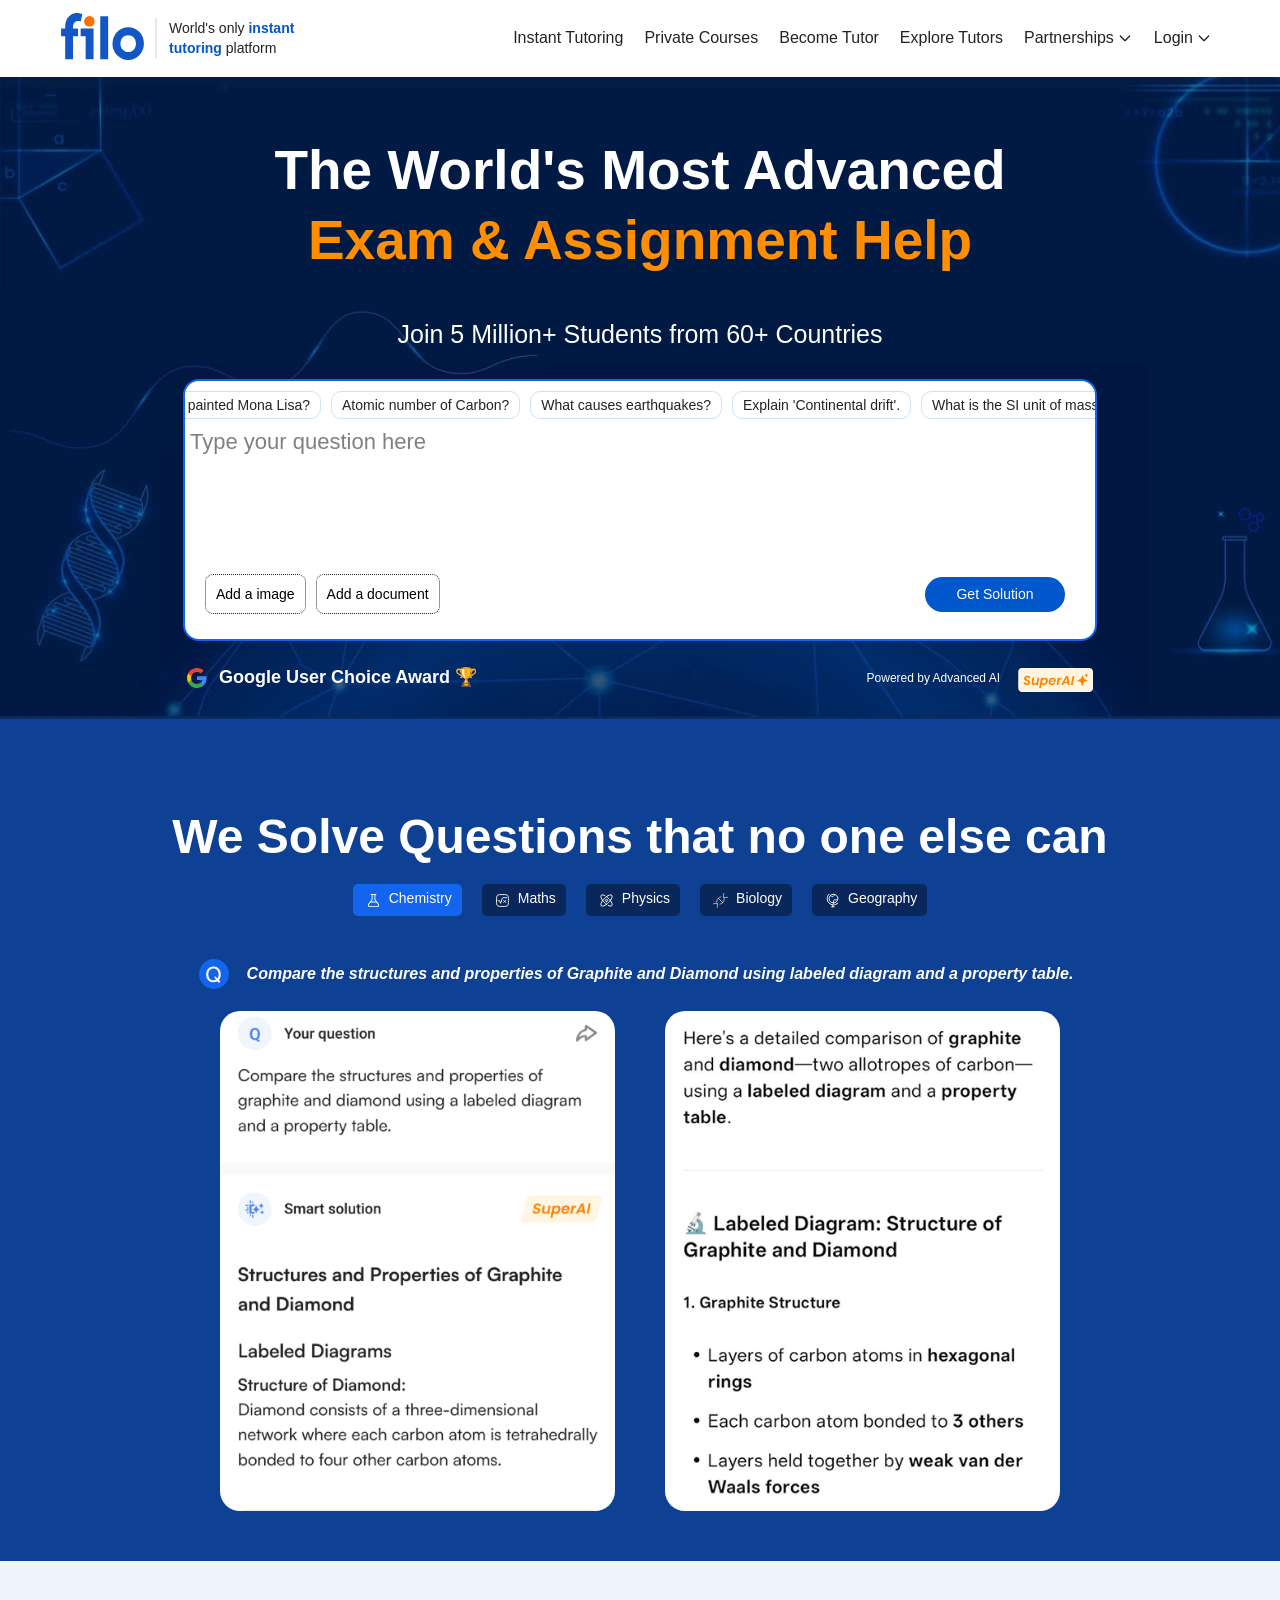
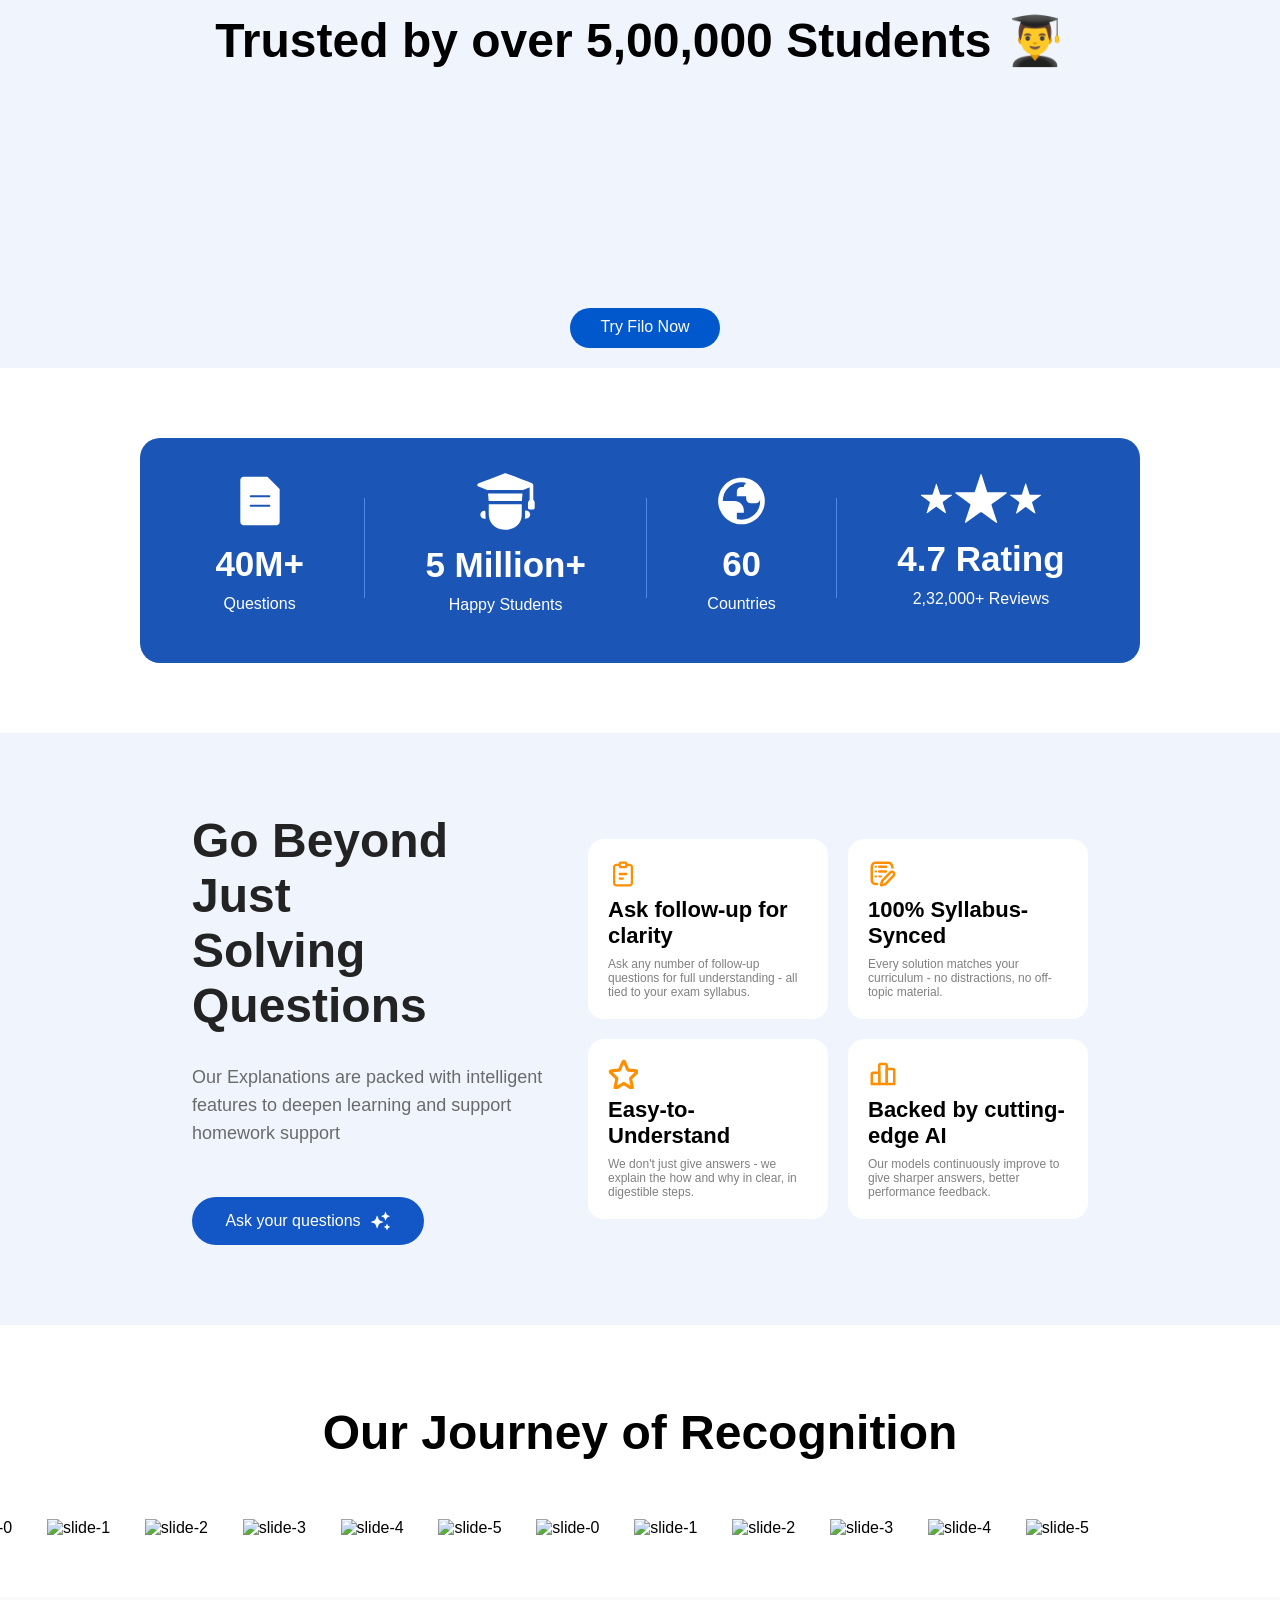
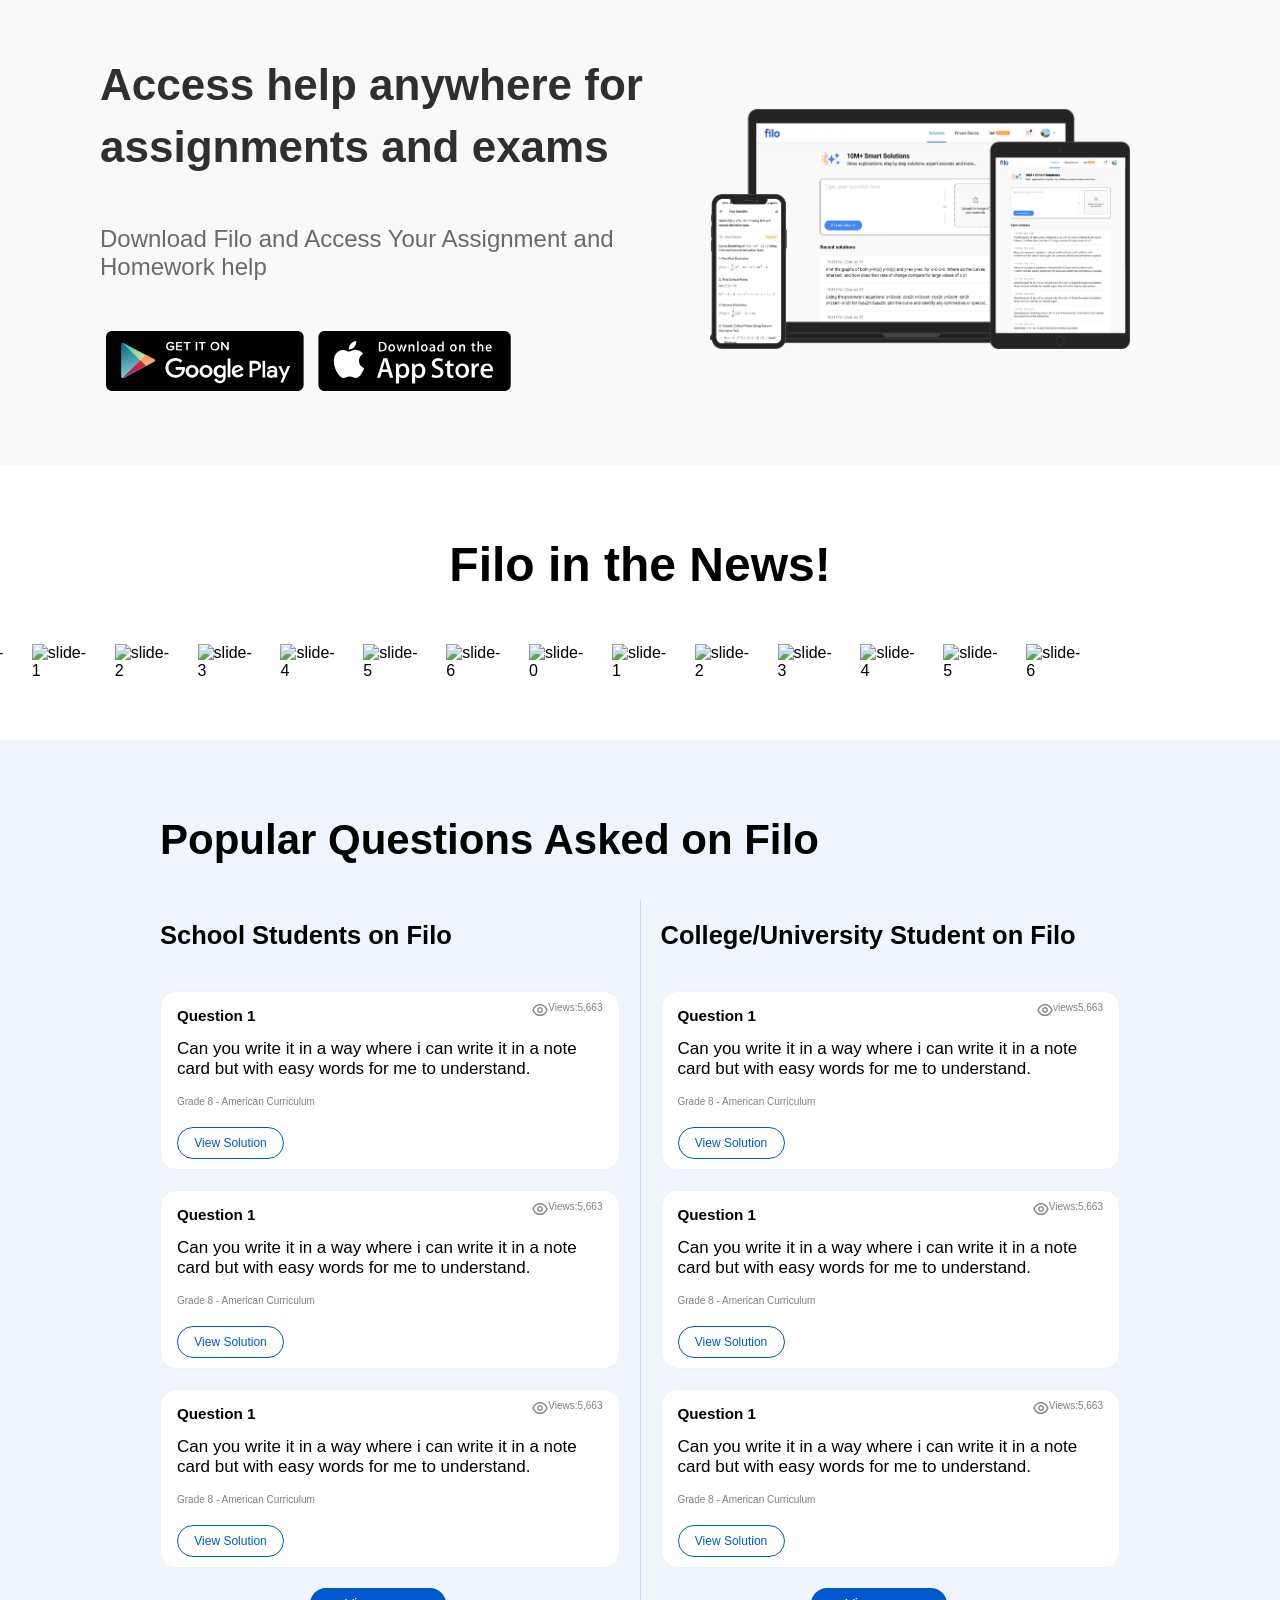
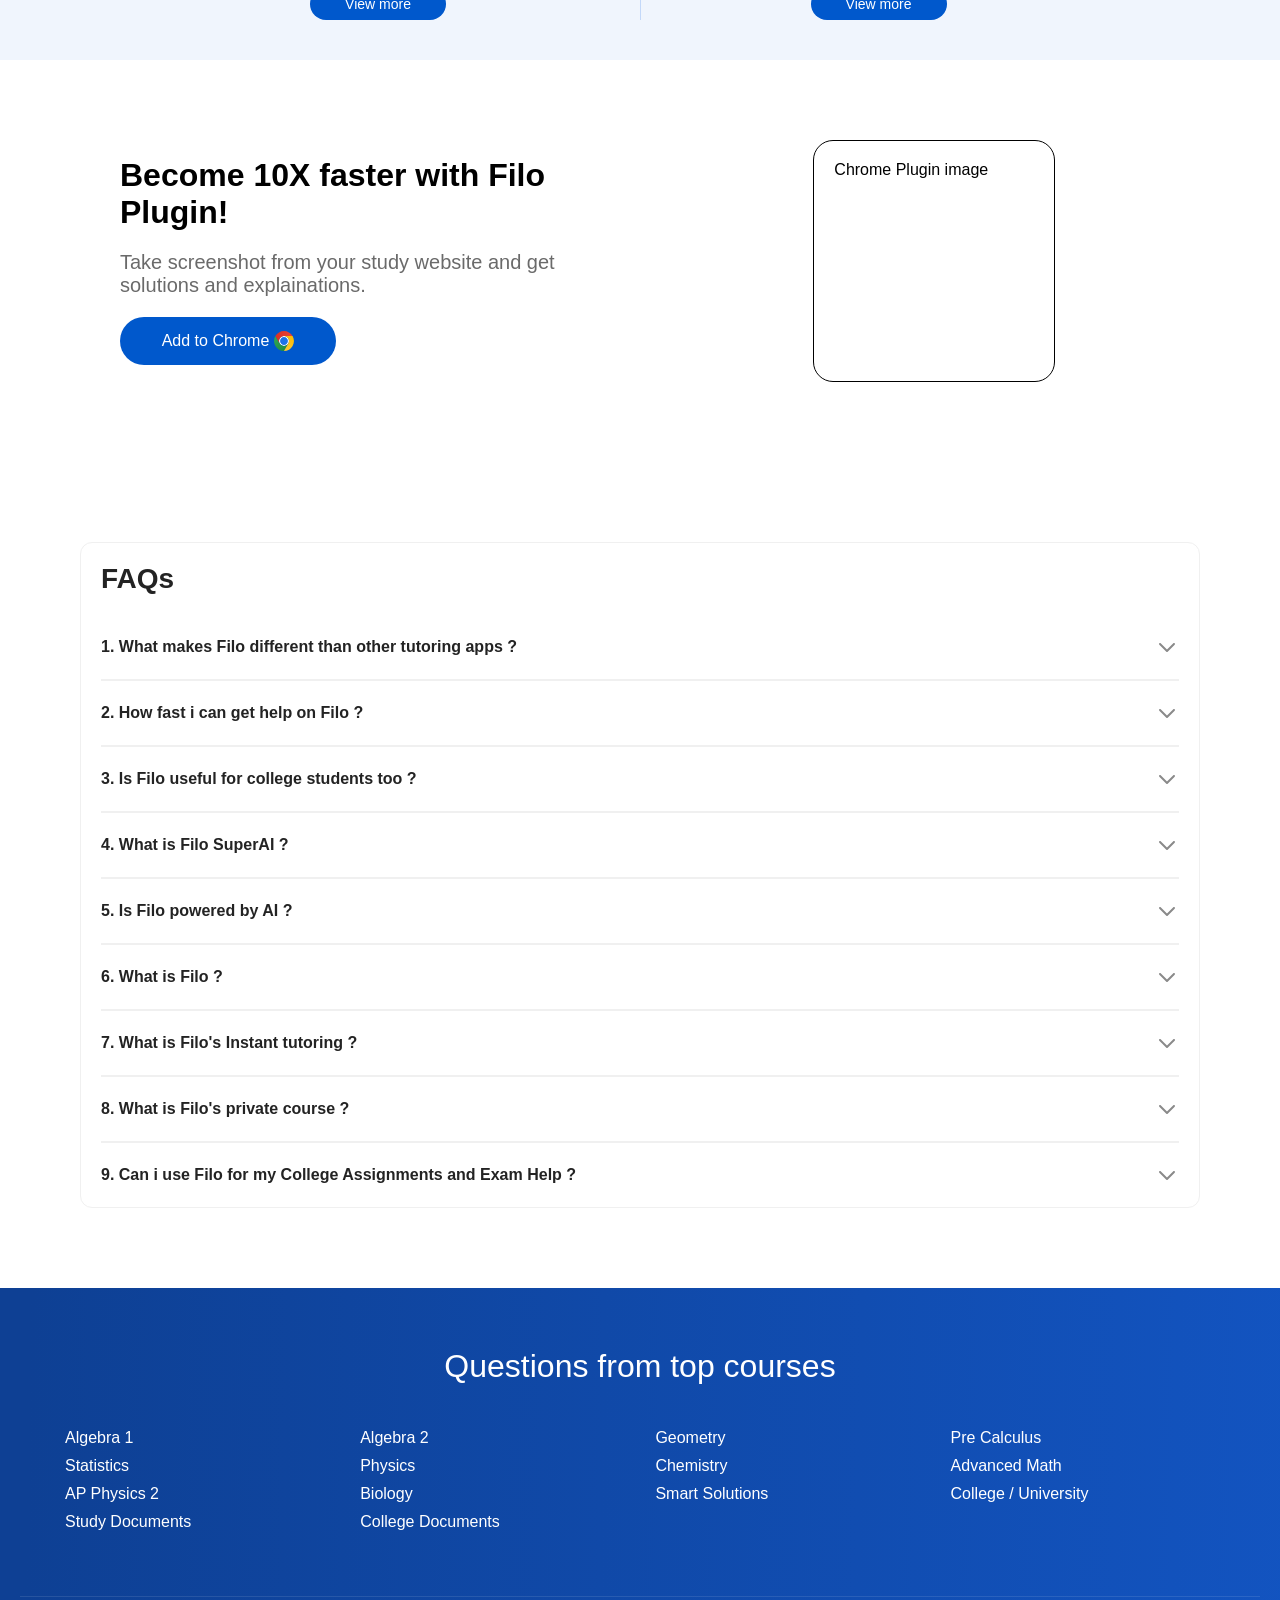
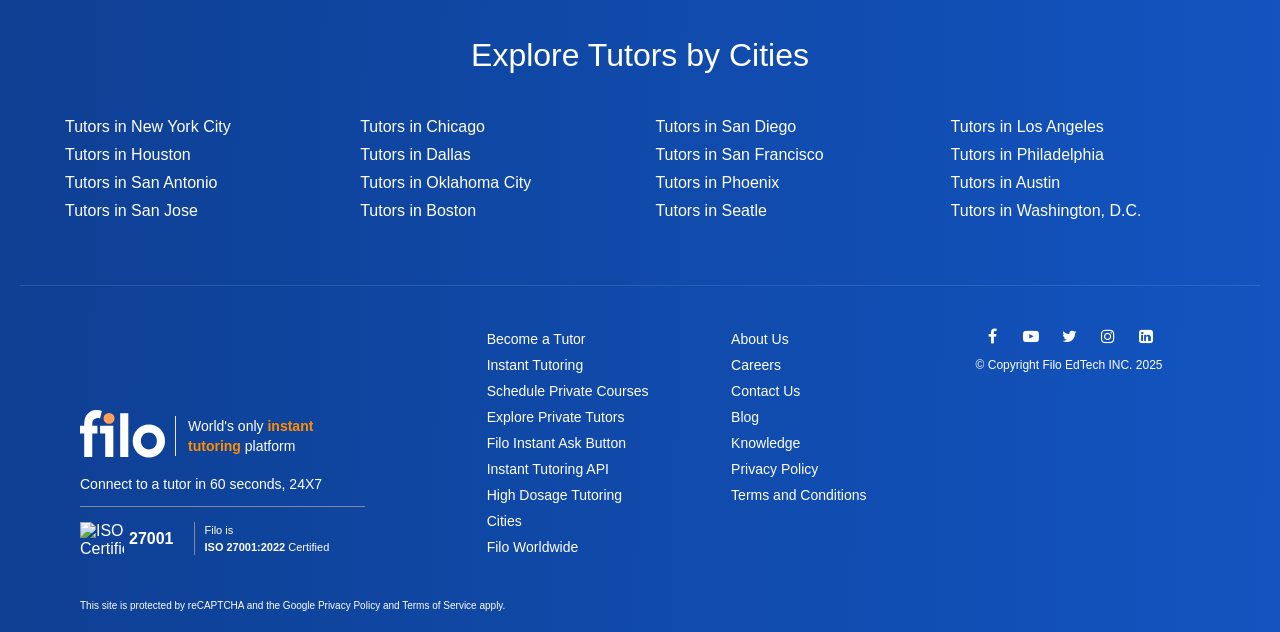
==== commit 82c6329e: "getting image urls" ====
--- a/index.html
+++ b/index.html
@@ -4,7 +4,6 @@
     <title>Filo: The World's Best Study Help</title>
     <link rel="stylesheet" href="./src/styles/style.css">
     <link rel="stylesheet" href="https://cdnjs.cloudflare.com/ajax/libs/font-awesome/4.7.0/css/font-awesome.min.css">
-    <link rel="stylesheet" type="text/css" href="loading.css"/>
   </head>
 
   <body>
